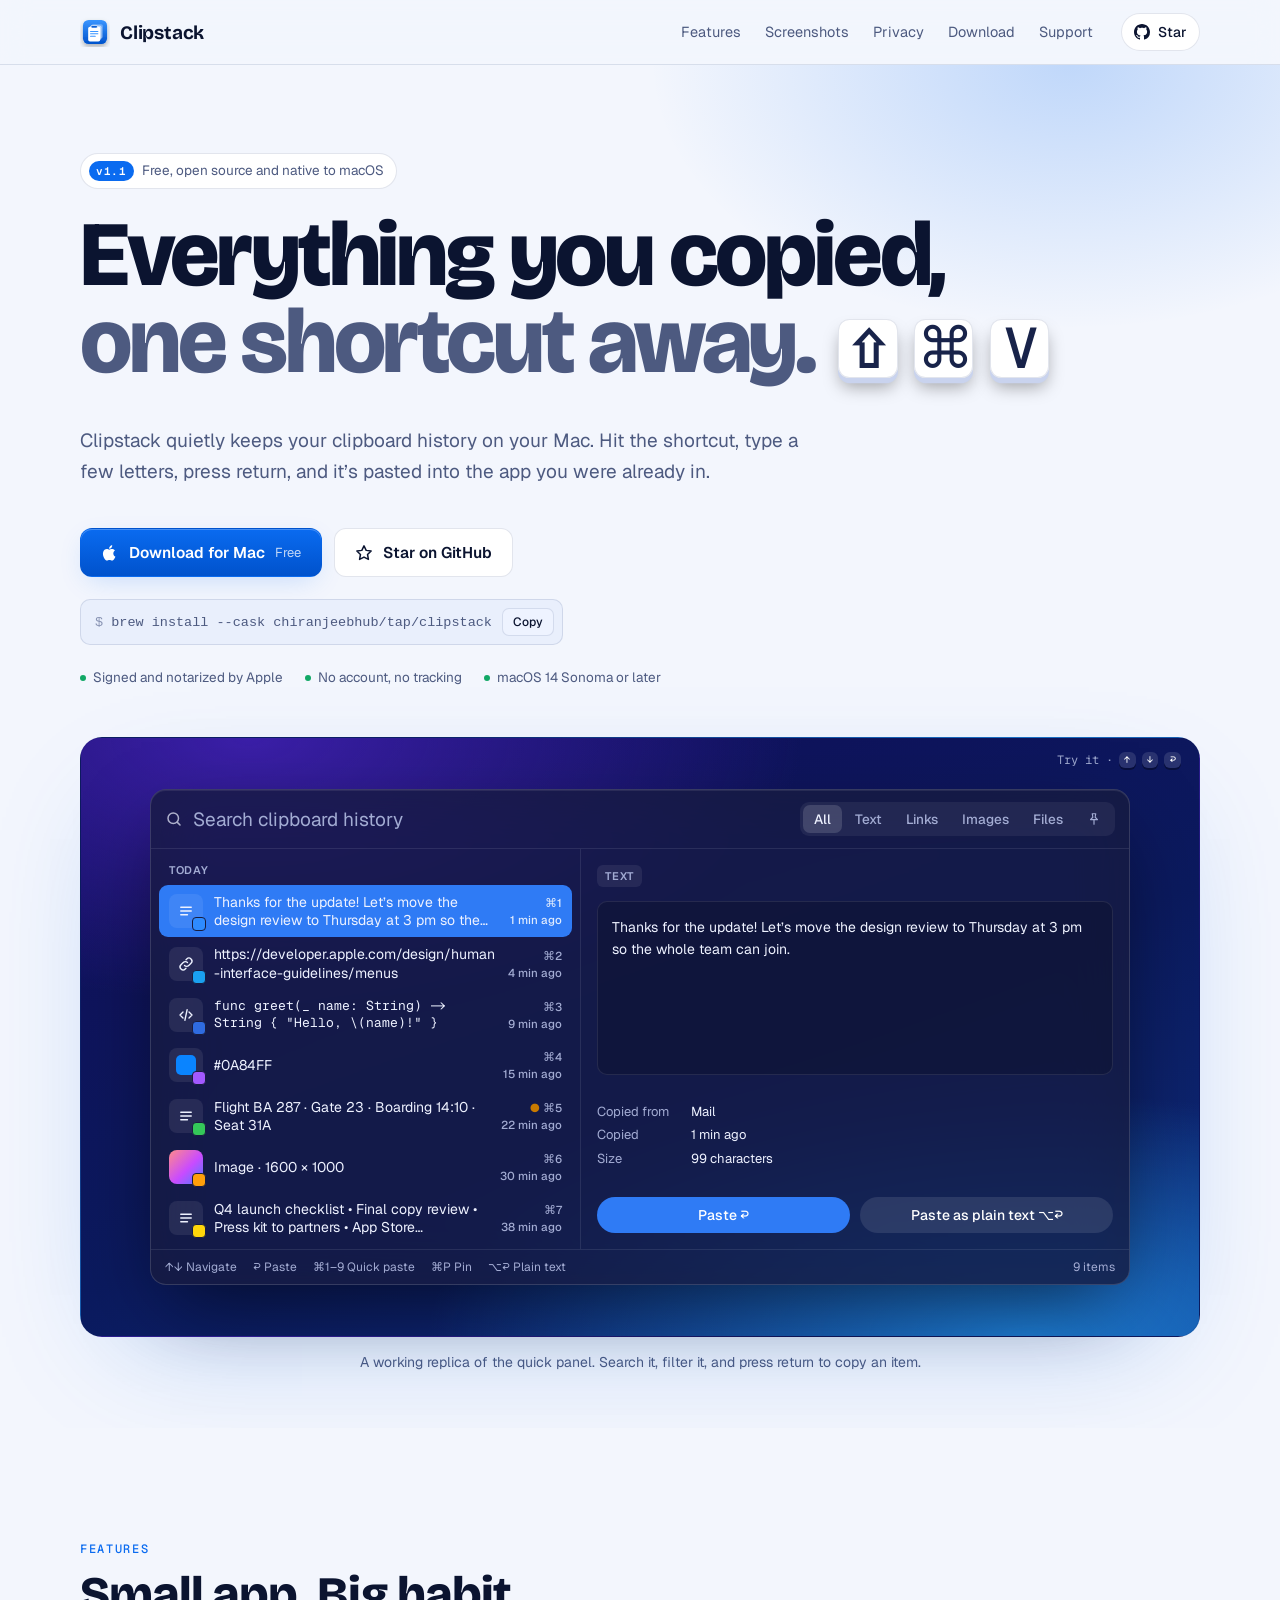
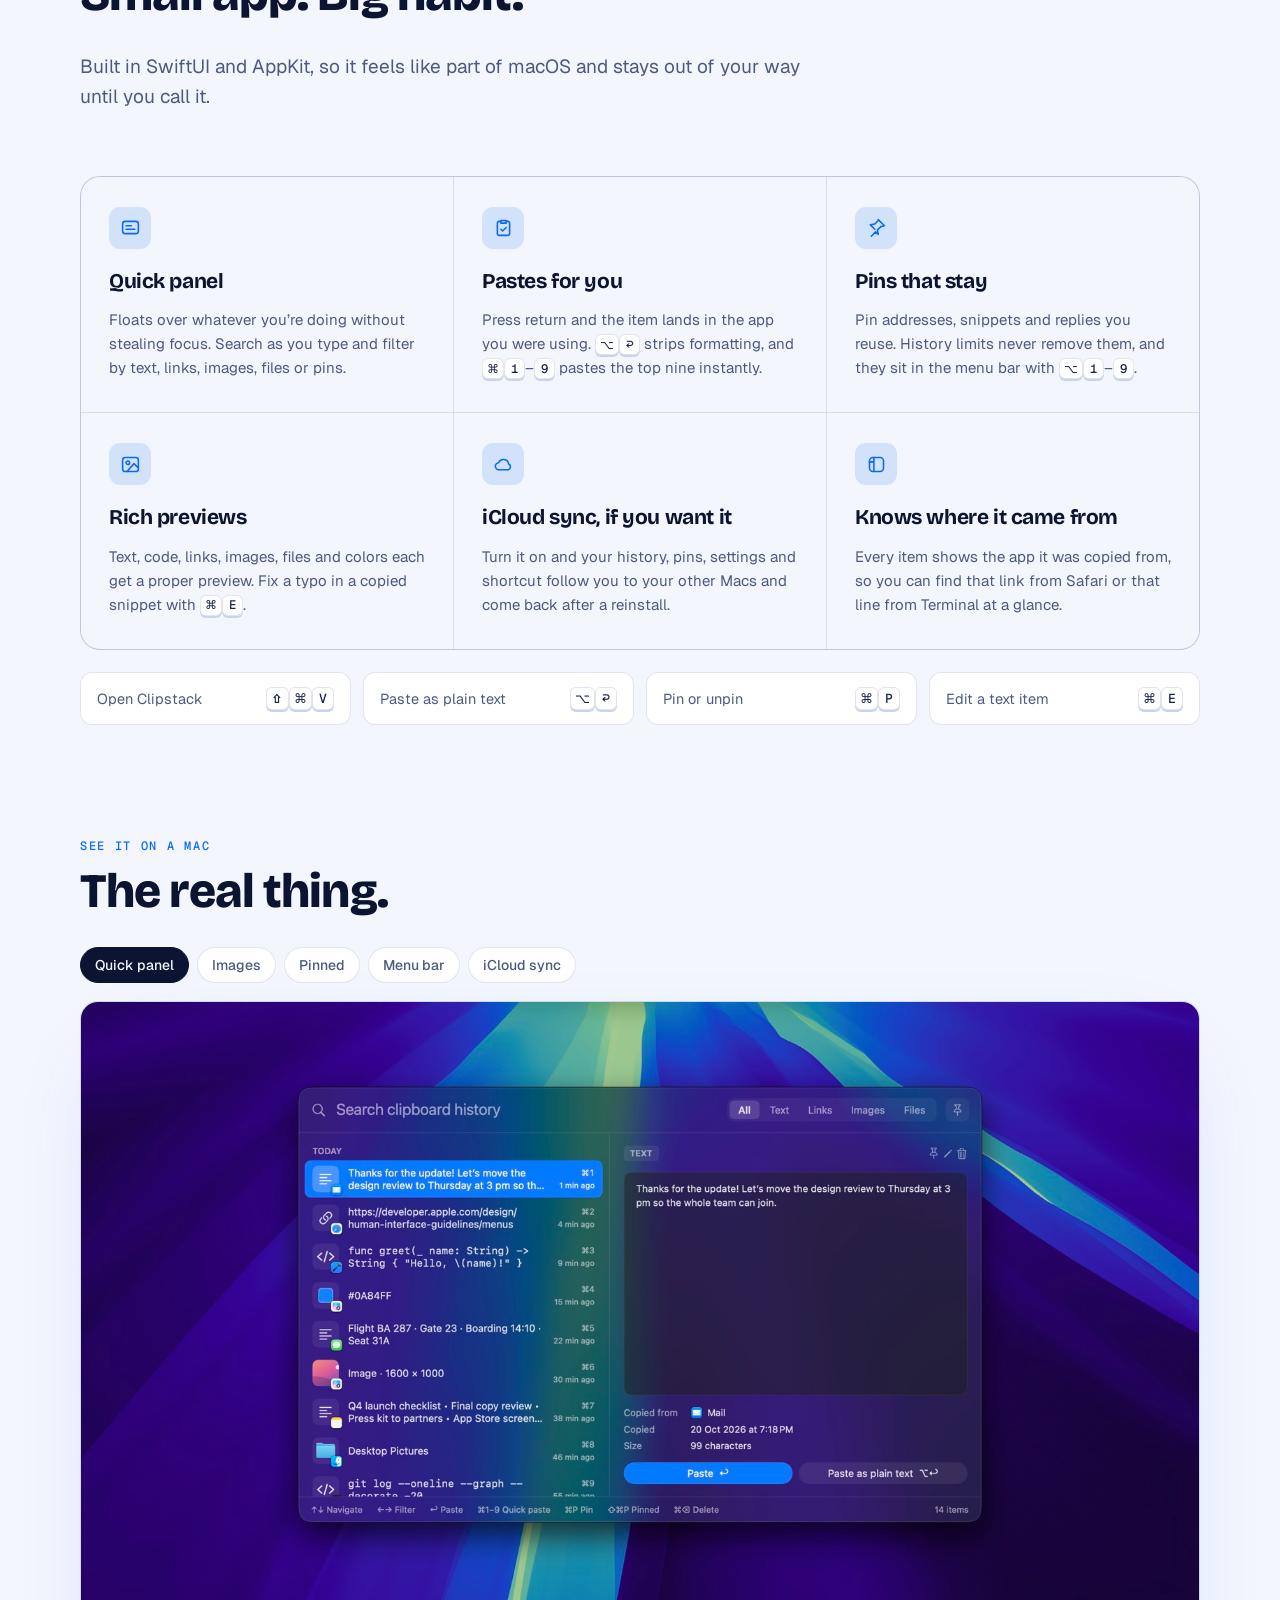
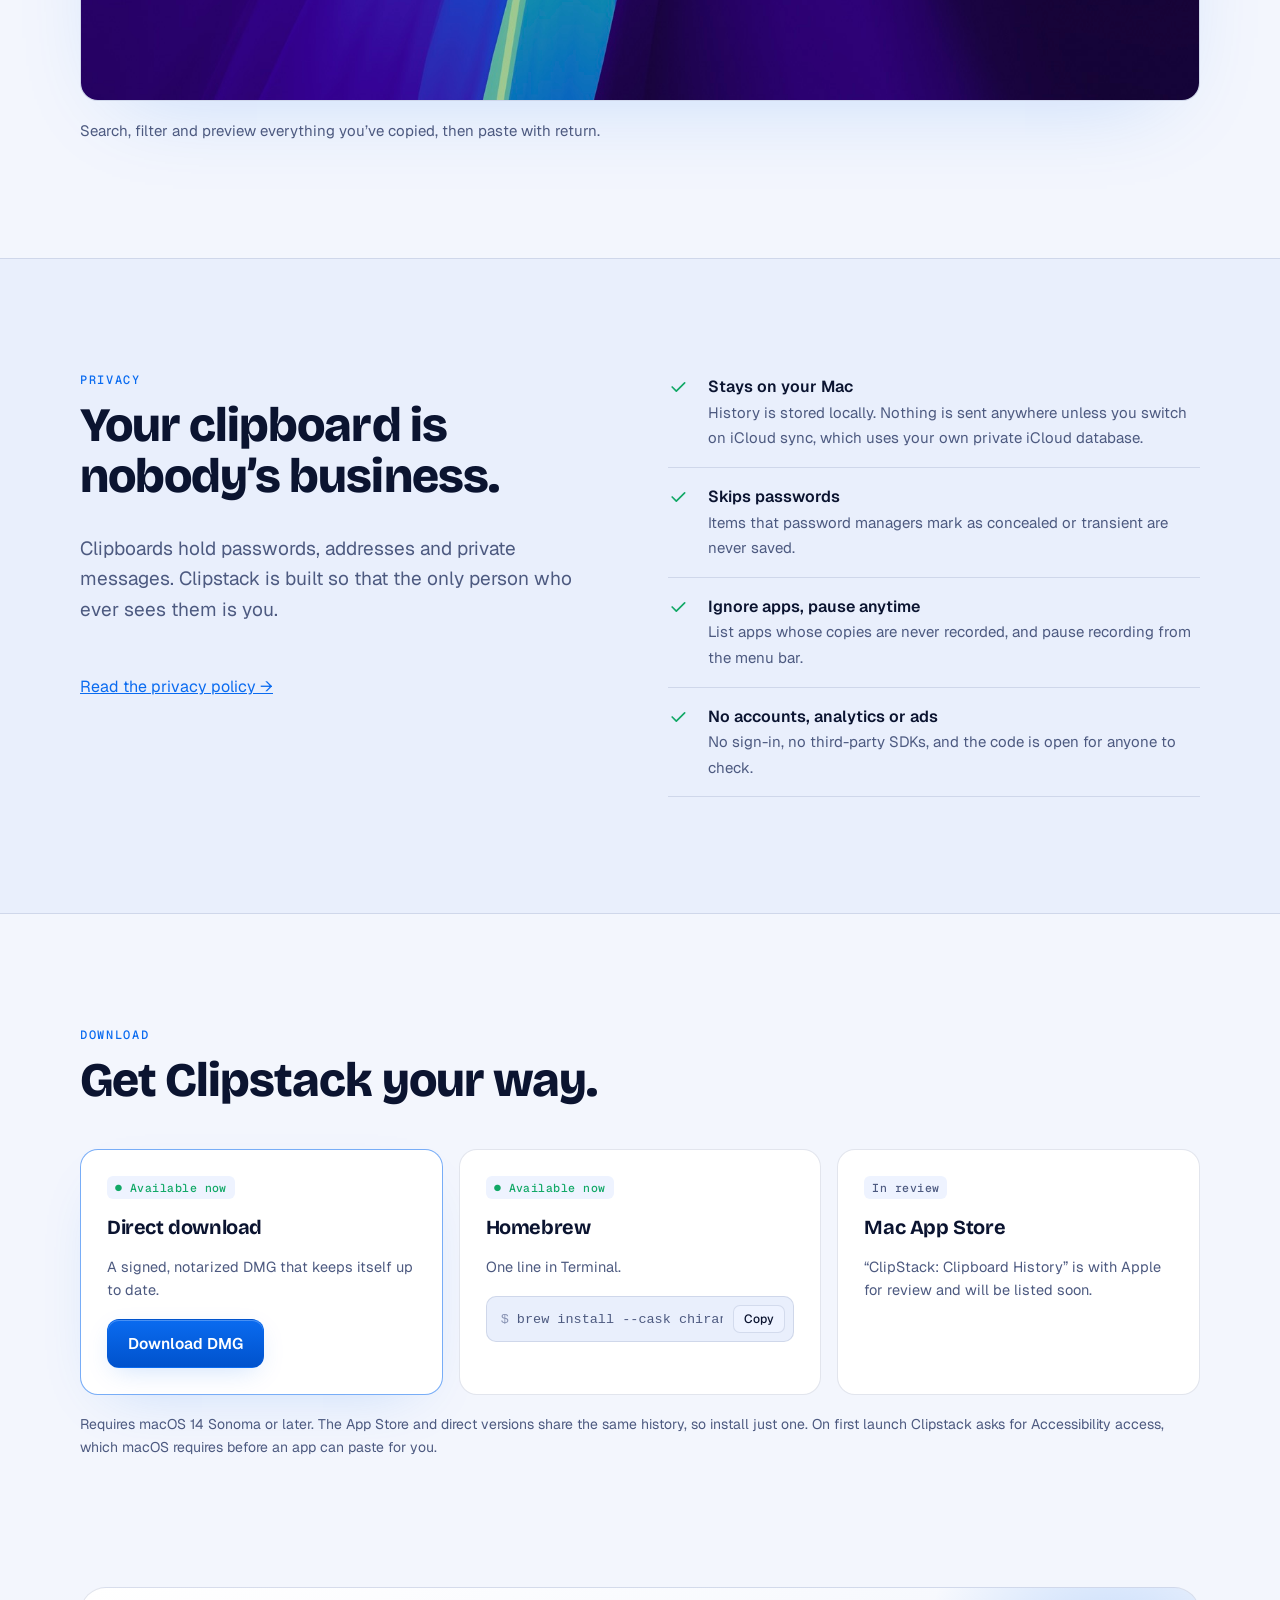
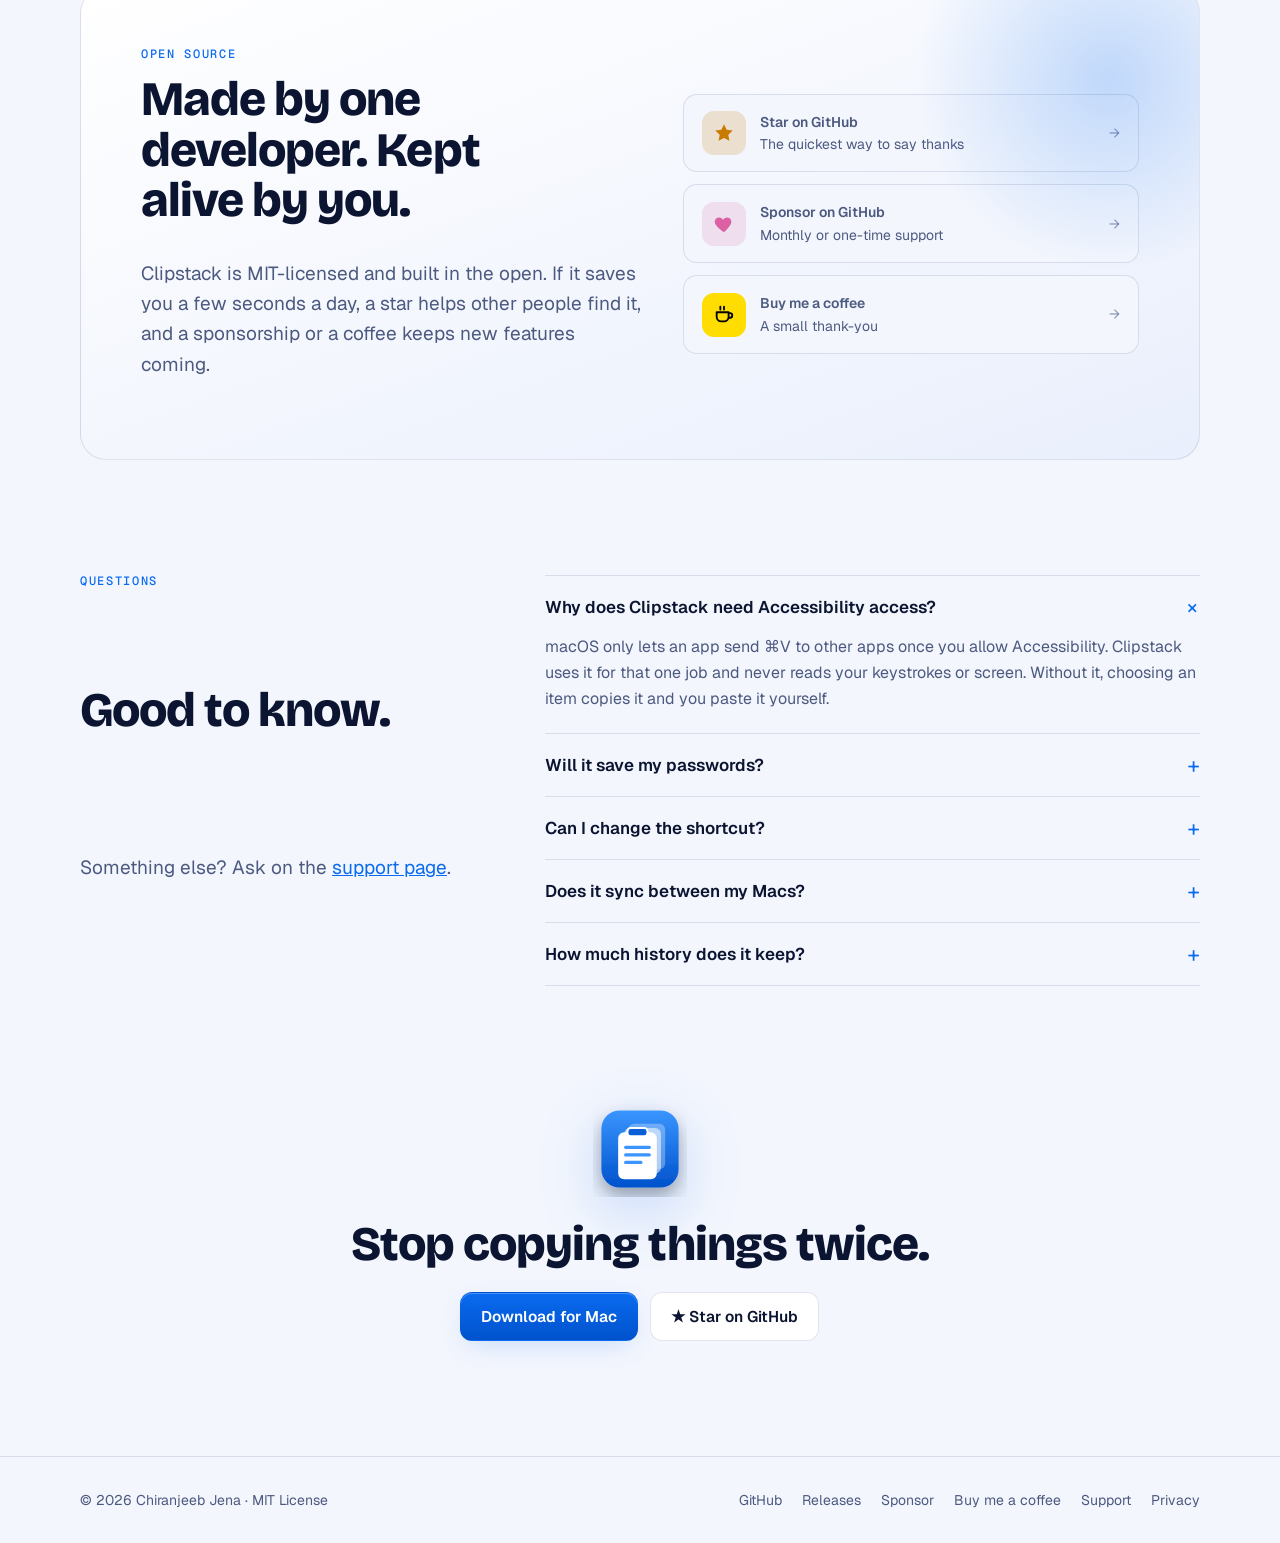
==== index.html @ cb7caff1 "Add GitHub Sponsors and Buy Me a Coffee links Co-Authored-By: Claude Opus 5.5 (1M context) <noreply@" ====
<!doctype html>
<html lang="en">
<head>
<meta charset="utf-8">
<meta name="viewport" content="width=device-width,initial-scale=1,viewport-fit=cover">
<title>Clipstack: Clipboard History for Mac</title>
<meta name="claude:viewport-fit-sides" content="cover">
<meta name="description" content="Clipstack keeps everything you copy on your Mac and brings it back with one shortcut. Search, preview, pin and paste. Native, private and open source.">
<meta property="og:type" content="website">
<meta property="og:title" content="Clipstack: Clipboard History for Mac">
<meta property="og:description" content="Everything you copy, one shortcut away. Native, private and open source.">
<meta property="og:url" content="https://chiranjeebhub.github.io/clipstack-site/">
<meta property="og:image" content="https://chiranjeebhub.github.io/clipstack-site/assets/og.png">
<meta name="twitter:card" content="summary_large_image">
<meta name="twitter:image" content="https://chiranjeebhub.github.io/clipstack-site/assets/og.png">
<meta name="theme-color" content="#070B1A">
<link rel="icon" href="assets/icon.svg" type="image/svg+xml">
<link rel="apple-touch-icon" href="assets/icon.png">
<link rel="preconnect" href="https://fonts.googleapis.com">
<link rel="preconnect" href="https://fonts.gstatic.com" crossorigin>
<link rel="stylesheet" href="https://fonts.googleapis.com/css2?family=Bricolage+Grotesque:opsz,wght@12..96,500;12..96,700;12..96,800&family=Geist:wght@400;500;600&family=Geist+Mono:wght@400;500&display=swap">
<style>
/* Layout: dark night-desk stage. Hero = headline + keycaps over a working replica of the quick panel; then features, real screenshots, downloads, support. */
:root{
  --bg:#070B1A; --bg-2:#0C1328; --surface:#111A36; --surface-2:#18234A; --line:rgba(150,175,255,.14);
  --fg:#EAF0FF; --muted:#97A3C7; --faint:#5F6B92;
  --accent:#3A95FF; --accent-deep:#0A5FD6; --accent-ink:#fff; --glow:rgba(58,149,255,.35);
  --key-top:#1B2650; --key-side:#0A1029; --key-fg:#DCE6FF;
  --ok:#3DD68C; --warm:#FFB547;
  --display:"Bricolage Grotesque", "Avenir Next", system-ui, sans-serif;
  --body:"Geist", -apple-system, BlinkMacSystemFont, "Segoe UI", sans-serif;
  --mono:"Geist Mono", ui-monospace, "SF Mono", Menlo, monospace;
  --r:14px;
  color-scheme:dark;
}
@media (prefers-color-scheme: light){:root:not([data-theme="dark"]){
  --bg:#F3F6FD; --bg-2:#E9EFFC; --surface:#FFFFFF; --surface-2:#EEF3FF; --line:rgba(20,40,110,.12);
  --fg:#0B1430; --muted:#4D5A80; --faint:#8893B3;
  --accent:#0A6BF0; --accent-deep:#0052CC; --glow:rgba(10,107,240,.22);
  --key-top:#FFFFFF; --key-side:#C9D3EE; --key-fg:#18234A; --ok:#11A866; --warm:#C97A00;
  color-scheme:light}}
:root[data-theme="light"]{
  --bg:#F3F6FD; --bg-2:#E9EFFC; --surface:#FFFFFF; --surface-2:#EEF3FF; --line:rgba(20,40,110,.12);
  --fg:#0B1430; --muted:#4D5A80; --faint:#8893B3;
  --accent:#0A6BF0; --accent-deep:#0052CC; --glow:rgba(10,107,240,.22);
  --key-top:#FFFFFF; --key-side:#C9D3EE; --key-fg:#18234A; --ok:#11A866; --warm:#C97A00;
  color-scheme:light}

*{box-sizing:border-box}
html{scroll-behavior:smooth}
body{margin:0;background:var(--bg);color:var(--fg);font:16px/1.6 var(--body);-webkit-font-smoothing:antialiased;overflow-x:hidden}
a{color:inherit}
img{max-width:100%;display:block}
:focus-visible{outline:2px solid var(--accent);outline-offset:3px;border-radius:6px}
.wrap{max-width:1160px;margin:0 auto;padding-left:max(20px,env(safe-area-inset-left,0px));padding-right:max(20px,env(safe-area-inset-right,0px))}
h1,h2,h3{font-family:var(--display);text-wrap:balance;margin:0;letter-spacing:-.02em}
h2{font-size:clamp(30px,4.4vw,48px);line-height:1.05;font-weight:800}
.eyebrow{font:500 12px/1 var(--mono);letter-spacing:.14em;text-transform:uppercase;color:var(--accent)}
.lede{color:var(--muted);font-size:clamp(17px,1.6vw,19px);max-width:58ch}
section{padding-block:clamp(64px,9vw,120px)}
.sec-head{display:grid;gap:14px;margin-bottom:44px;max-width:720px}

/* keycaps */
kbd,.key{font-family:var(--mono);font-weight:500}
kbd{display:inline-grid;place-items:center;min-width:1.7em;height:1.7em;padding:0 .4em;border-radius:6px;background:var(--key-top);color:var(--key-fg);box-shadow:0 2px 0 var(--key-side),inset 0 0 0 1px var(--line);font-size:.82em;line-height:1;vertical-align:.08em}

/* nav */
body::before{content:"";position:fixed;inset:0 0 auto;height:env(safe-area-inset-top,0px);z-index:30;background:var(--bg)}
.nav{position:sticky;top:env(safe-area-inset-top,0px);z-index:20;background:color-mix(in srgb,var(--bg) 78%,transparent);backdrop-filter:blur(14px) saturate(1.4);-webkit-backdrop-filter:blur(14px) saturate(1.4);border-bottom:1px solid var(--line)}
.nav .wrap{display:flex;align-items:center;gap:28px;height:64px}
.brand{display:flex;align-items:center;gap:10px;text-decoration:none;font:700 19px var(--display);letter-spacing:-.01em}
.brand img{width:30px;height:30px}
.nav-links{display:flex;gap:24px;margin-left:auto;font-size:14.5px}
.nav-links a{text-decoration:none;color:var(--muted)}
.nav-links a:hover{color:var(--fg)}
.star-btn{display:inline-flex;align-items:center;gap:8px;text-decoration:none;font-size:14px;font-weight:500;padding:7px 12px;border-radius:999px;border:1px solid var(--line);background:var(--surface)}
.star-btn:hover{border-color:var(--accent)}
.star-btn .count{font-family:var(--mono);font-size:12.5px;color:var(--muted);padding-left:8px;border-left:1px solid var(--line)}
.star-btn .count:empty{display:none}
@media (max-width:780px){.nav-links{display:none}.star-btn{margin-left:auto}}

/* buttons */
.btn{display:inline-flex;align-items:center;gap:10px;padding:13px 20px;border-radius:12px;font:600 15.5px var(--body);text-decoration:none;border:1px solid transparent;cursor:pointer;transition:transform .15s,box-shadow .15s,background .15s}
.btn svg{width:18px;height:18px;flex:none}
.btn-primary{background:linear-gradient(180deg,var(--accent),var(--accent-deep));color:var(--accent-ink);box-shadow:0 8px 28px -8px var(--glow),inset 0 1px 0 rgba(255,255,255,.25)}
.btn-primary:hover{transform:translateY(-1px);box-shadow:0 12px 34px -8px var(--glow),inset 0 1px 0 rgba(255,255,255,.25)}
.btn-ghost{background:var(--surface);border-color:var(--line);color:var(--fg)}
.btn-ghost:hover{border-color:var(--accent)}
.btn small{font-weight:400;opacity:.75;font-size:13px}

/* hero */
.hero{position:relative;padding-block:clamp(48px,7vw,88px) 40px;overflow:hidden}
.hero::before{content:"";position:absolute;inset:-20% -10% auto;height:900px;background:
  radial-gradient(600px 380px at 78% 30%,var(--glow),transparent 70%),
  radial-gradient(500px 300px at 10% 0%,color-mix(in srgb,var(--accent-deep) 22%,transparent),transparent 70%);pointer-events:none}
.hero .wrap{position:relative;display:grid;gap:48px}
.hero-copy{display:grid;gap:22px;justify-items:start;max-width:1040px}
.pill{display:inline-flex;align-items:center;gap:8px;font-size:13.5px;color:var(--muted);padding:6px 12px 6px 8px;border-radius:999px;border:1px solid var(--line);background:var(--surface);text-decoration:none}
.pill b{font:600 11px var(--mono);letter-spacing:.06em;color:var(--accent-ink);background:var(--accent);padding:3px 7px;border-radius:999px}
h1{font-size:clamp(44px,7.6vw,92px);line-height:.95;font-weight:800;letter-spacing:-.035em}
h1 .soft{color:var(--muted)}
.keys{display:inline-flex;gap:.18em;vertical-align:.04em;margin-left:.08em}
.keys .key{display:inline-grid;place-items:center;width:1.04em;height:1.04em;border-radius:.2em;font-size:.62em;font-weight:500;background:linear-gradient(180deg,color-mix(in srgb,var(--key-top) 85%,#fff 15%),var(--key-top));color:var(--key-fg);box-shadow:0 .09em 0 var(--key-side),0 .2em .3em -.05em rgba(0,0,0,.35),inset 0 0 0 1px var(--line);transform:translateY(0);animation:press 4.8s infinite}
.keys .key:nth-child(2){animation-delay:.12s}.keys .key:nth-child(3){animation-delay:.24s}
@keyframes press{0%,8%,100%{transform:translateY(0);box-shadow:0 .09em 0 var(--key-side),0 .2em .3em -.05em rgba(0,0,0,.35),inset 0 0 0 1px var(--line)}
  3%,6%{transform:translateY(.07em);box-shadow:0 .02em 0 var(--key-side),0 .05em .1em rgba(0,0,0,.3),inset 0 0 0 1px var(--accent)}}
.cta-row{display:flex;flex-wrap:wrap;gap:12px;align-items:center}
.brew{display:flex;align-items:center;gap:10px;font:13.5px var(--mono);color:var(--muted);background:var(--bg-2);border:1px solid var(--line);border-radius:10px;padding:8px 8px 8px 14px;max-width:100%;min-width:0}
.brew code{white-space:nowrap;overflow:auto;min-width:0}
.brew code::before{content:"$ ";color:var(--faint)}
.copy{flex:none;font:500 12px var(--body);color:var(--fg);background:var(--surface-2);border:1px solid var(--line);border-radius:7px;padding:5px 10px;cursor:pointer}
.copy:hover{border-color:var(--accent)}
.trust{display:flex;flex-wrap:wrap;gap:8px 22px;font-size:13.5px;color:var(--muted);list-style:none;padding:0;margin:0}
.trust li{display:flex;align-items:center;gap:7px}
.trust li::before{content:"";width:6px;height:6px;border-radius:50%;background:var(--ok)}

/* demo panel (replica of the app's quick panel) */
.stage{position:relative;border-radius:22px;padding:clamp(14px,4vw,56px);background:
  radial-gradient(120% 90% at 85% 100%,#1D7BD1 0%,transparent 45%),
  radial-gradient(90% 80% at 15% 0%,#3B1FA8 0%,transparent 55%),
  linear-gradient(160deg,#120E5A,#0B1A5E 55%,#0E2C7A);border:1px solid var(--line);box-shadow:0 40px 120px -40px var(--glow)}
.stage-hint{position:absolute;top:14px;right:18px;font:12px var(--mono);color:rgba(220,230,255,.7);display:flex;gap:6px;align-items:center}
.stage-hint kbd{background:rgba(255,255,255,.12);color:#fff;box-shadow:0 2px 0 rgba(0,0,0,.35)}
.panel{--p-bg:rgba(24,28,62,.82);--p-fg:#EEF2FF;--p-muted:#A3ACD3;--p-line:rgba(255,255,255,.09);--p-sel:#2F7BF5;
  max-width:980px;margin:0 auto;border-radius:16px;background:var(--p-bg);color:var(--p-fg);backdrop-filter:blur(30px) saturate(1.5);-webkit-backdrop-filter:blur(30px) saturate(1.5);
  border:1px solid rgba(255,255,255,.14);box-shadow:0 30px 80px -20px rgba(0,0,0,.6),inset 0 1px 0 rgba(255,255,255,.08);overflow:hidden;font-size:14px;animation:pop .7s cubic-bezier(.2,1.4,.4,1) .35s both}
@keyframes pop{from{transform:translateY(10px) scale(.97)}to{transform:none}}
.p-top{display:flex;align-items:center;gap:12px;padding:12px 14px;border-bottom:1px solid var(--p-line);flex-wrap:wrap}
.p-search{flex:1 1 220px;display:flex;align-items:center;gap:10px;min-width:0}
.p-search svg{width:18px;height:18px;opacity:.7;flex:none}
.p-search input{flex:1;min-width:0;background:none;border:0;outline:0;color:var(--p-fg);font:400 19px var(--body);padding:4px 0}
.p-search input::placeholder{color:var(--p-muted)}
.p-tabs{display:flex;gap:2px;padding:3px;border-radius:9px;background:rgba(255,255,255,.06);overflow-x:auto;max-width:100%}
.p-tabs button{border:0;background:none;color:var(--p-muted);font:500 13.5px var(--body);padding:5px 11px;border-radius:7px;cursor:pointer;white-space:nowrap}
.p-tabs button[aria-pressed="true"]{background:rgba(255,255,255,.14);color:var(--p-fg)}
.p-body{display:grid;grid-template-columns:minmax(0,44fr) minmax(0,56fr);min-height:360px}
.p-list{padding:10px 8px;border-right:1px solid var(--p-line);max-height:400px;overflow:auto;outline:0}
.p-group{font:600 11px var(--body);letter-spacing:.06em;color:var(--p-muted);padding:4px 10px 8px}
.row{display:grid;grid-template-columns:34px minmax(0,1fr) auto;gap:11px;align-items:center;padding:8px 10px;border-radius:9px;cursor:pointer}
.row:hover{background:rgba(255,255,255,.05)}
.row[aria-selected="true"]{background:var(--p-sel)}
.row[aria-selected="true"] .meta{color:rgba(255,255,255,.85)}
.ico{position:relative;width:34px;height:34px;border-radius:8px;background:rgba(255,255,255,.08);display:grid;place-items:center}
.ico svg{width:18px;height:18px;stroke:currentColor;fill:none;stroke-width:1.8;stroke-linecap:round;stroke-linejoin:round}
.ico .app{position:absolute;right:-3px;bottom:-3px;width:14px;height:14px;border-radius:4px;border:1.5px solid rgba(24,28,62,1)}
.txt{line-height:1.3;overflow:hidden;display:-webkit-box;-webkit-line-clamp:2;-webkit-box-orient:vertical;word-break:break-word}
.txt.code{font-family:var(--mono);font-size:13px}
.meta{text-align:right;font:500 11.5px var(--body);color:var(--p-muted);display:grid;gap:2px;white-space:nowrap}
.meta .pin{color:var(--warm)}
.empty{padding:30px 12px;color:var(--p-muted);text-align:center}
.p-prev{padding:16px;display:grid;grid-template-rows:auto 1fr auto auto;gap:14px;min-width:0}
.p-prev .kind{justify-self:start;font:600 11px var(--body);letter-spacing:.06em;color:var(--p-muted);background:rgba(255,255,255,.07);padding:4px 8px;border-radius:6px}
.p-view{background:rgba(0,0,0,.18);border:1px solid var(--p-line);border-radius:10px;padding:14px;overflow:auto;min-height:140px;word-break:break-word}
.p-view.code{font:13px/1.55 var(--mono);white-space:pre-wrap}
.p-view .swatch{height:100%;min-height:120px;border-radius:8px}
.p-view .imgprev{height:100%;min-height:150px;border-radius:8px;background:linear-gradient(135deg,#FF8A8A,#C94BFF 55%,#4B7BFF)}
.p-info{display:grid;grid-template-columns:auto 1fr;gap:3px 22px;font-size:13px}
.p-info dt{color:var(--p-muted)}.p-info dd{margin:0}
.p-btns{display:grid;grid-template-columns:1fr 1fr;gap:10px}
.p-btns button{border:0;border-radius:999px;padding:9px;font:500 14px var(--body);cursor:pointer;color:#fff;background:rgba(255,255,255,.1)}
.p-btns button:first-child{background:var(--p-sel)}
.p-btns button:hover{filter:brightness(1.1)}
.p-foot{display:flex;flex-wrap:wrap;gap:6px 16px;padding:9px 14px;border-top:1px solid var(--p-line);font:12px var(--body);color:var(--p-muted)}
.p-foot span:last-child{margin-left:auto}
.toast{position:absolute;left:50%;bottom:22px;transform:translate(-50%,8px);opacity:0;pointer-events:none;background:#fff;color:#0B1430;font:500 14px var(--body);padding:9px 16px;border-radius:999px;box-shadow:0 10px 30px rgba(0,0,0,.35);transition:.25s;white-space:nowrap}
.toast.show{opacity:1;transform:translate(-50%,0)}
.demo-cap{text-align:center;color:var(--muted);font-size:14px;margin-top:14px}
@media (max-width:720px){.p-body{grid-template-columns:1fr}.p-prev{display:none}.p-list{border-right:0;max-height:420px}.p-foot span:nth-child(n+4):not(:last-child){display:none}.stage-hint{display:none}}

/* features */
.feat-grid{display:grid;grid-template-columns:repeat(3,minmax(0,1fr));gap:1px;background:var(--line);border:1px solid var(--line);border-radius:20px;overflow:hidden}
.feat{background:var(--bg);padding:30px 28px 32px;display:grid;gap:10px;align-content:start}
.feat .glyph{width:42px;height:42px;border-radius:11px;display:grid;place-items:center;background:color-mix(in srgb,var(--accent) 14%,transparent);color:var(--accent);margin-bottom:6px}
.feat .glyph svg{width:21px;height:21px;stroke:currentColor;fill:none;stroke-width:1.8;stroke-linecap:round;stroke-linejoin:round}
.feat h3{font-size:21px;font-weight:700}
.feat p{margin:0;color:var(--muted);font-size:15px}
@media (max-width:900px){.feat-grid{grid-template-columns:repeat(2,minmax(0,1fr))}}
@media (max-width:560px){.feat-grid{grid-template-columns:1fr}}

/* shortcuts strip */
.shortcuts{display:grid;grid-template-columns:repeat(auto-fit,minmax(200px,1fr));gap:12px;margin-top:22px}
.sc{display:flex;align-items:center;justify-content:space-between;gap:12px;padding:14px 16px;border:1px solid var(--line);border-radius:12px;background:var(--surface);font-size:14.5px}
.sc span{color:var(--muted)}
.sc kbd{font-size:13px}

/* gallery */
.gallery{display:grid;gap:18px}
.g-tabs{display:flex;flex-wrap:wrap;gap:8px}
.g-tabs button{font:500 14px var(--body);padding:8px 14px;border-radius:999px;border:1px solid var(--line);background:var(--surface);color:var(--muted);cursor:pointer}
.g-tabs button[aria-selected="true"]{background:var(--fg);color:var(--bg);border-color:var(--fg)}
.g-frame{border-radius:18px;overflow:hidden;border:1px solid var(--line);box-shadow:0 30px 90px -40px var(--glow);aspect-ratio:16/10;max-width:100%;background:var(--bg-2)}
.g-frame img{width:100%;height:100%;object-fit:cover}
.g-cap{color:var(--muted);font-size:15px;margin:0}

/* privacy */
.privacy{border-block:1px solid var(--line);background:var(--bg-2)}
.priv-grid{display:grid;grid-template-columns:minmax(0,1fr) minmax(0,1fr);gap:56px;align-items:start}
.priv-list{list-style:none;margin:0;padding:0;display:grid;gap:0}
.priv-list li{display:grid;grid-template-columns:28px 1fr;gap:12px;padding:16px 0;border-bottom:1px solid var(--line)}
.priv-list li:first-child{padding-top:0}
.priv-list svg{width:20px;height:20px;stroke:var(--ok);fill:none;stroke-width:2;stroke-linecap:round;stroke-linejoin:round;margin-top:3px}
.priv-list b{display:block;font-weight:600}
.priv-list span{color:var(--muted);font-size:15px}
@media (max-width:820px){.priv-grid{grid-template-columns:1fr;gap:32px}}

/* download */
.dl-grid{display:grid;grid-template-columns:repeat(3,minmax(0,1fr));gap:16px}
.dl{border:1px solid var(--line);border-radius:18px;background:var(--surface);padding:26px;display:grid;gap:12px;align-content:start}
.dl.main{border-color:color-mix(in srgb,var(--accent) 55%,transparent);box-shadow:0 20px 60px -30px var(--glow)}
.dl h3{font-size:20px}
.dl p{margin:0;color:var(--muted);font-size:14.5px}
.dl .tag{justify-self:start;font:500 11.5px var(--mono);letter-spacing:.04em;padding:4px 8px;border-radius:6px;background:var(--surface-2);color:var(--muted)}
.dl .tag.live{color:var(--ok)}
.dl .btn{justify-self:start;margin-top:6px}
.dl .brew{margin-top:6px}
.req{margin-top:18px;color:var(--muted);font-size:14px}
@media (max-width:900px){.dl-grid{grid-template-columns:1fr}}

/* support the project */
.love{position:relative;overflow:hidden;border-radius:26px;border:1px solid var(--line);background:linear-gradient(160deg,var(--surface),var(--bg-2));padding:clamp(28px,5vw,60px);display:grid;grid-template-columns:minmax(0,1.1fr) minmax(0,1fr);gap:40px;align-items:center}
.love::after{content:"";position:absolute;right:-120px;top:-120px;width:420px;height:420px;background:radial-gradient(circle,var(--glow),transparent 65%);pointer-events:none}
.love-actions{position:relative;display:grid;gap:12px}
.act{display:grid;grid-template-columns:44px 1fr auto;gap:14px;align-items:center;padding:16px 18px;border-radius:14px;border:1px solid var(--line);background:var(--bg);text-decoration:none;transition:border-color .15s,transform .15s}
.act:hover{border-color:var(--accent);transform:translateX(3px)}
.act .ai{width:44px;height:44px;border-radius:12px;display:grid;place-items:center}
.act .ai svg{width:22px;height:22px}
.act b{display:block;font-weight:600}
.act span{color:var(--muted);font-size:14px}
.act .arrow{color:var(--faint)}
.ai.star{background:color-mix(in srgb,var(--warm) 18%,transparent);color:var(--warm)}
.ai.heart{background:rgba(219,97,162,.16);color:#DB61A2}
.ai.coffee{background:#FFDD00;color:#000}
@media (max-width:820px){.love{grid-template-columns:1fr}}

/* faq */
.faq{display:grid;gap:0;border-top:1px solid var(--line)}
.faq details{border-bottom:1px solid var(--line);padding:4px 0}
.faq summary{cursor:pointer;list-style:none;display:flex;justify-content:space-between;gap:20px;padding:16px 0;font:600 17px var(--body)}
.faq summary::-webkit-details-marker{display:none}
.faq summary::after{content:"+";font:400 22px/1 var(--mono);color:var(--accent);transition:transform .2s}
.faq details[open] summary::after{transform:rotate(45deg)}
.faq p{margin:0 0 18px;color:var(--muted);max-width:70ch}
.faq-wrap{display:grid;grid-template-columns:minmax(0,1fr) minmax(0,1.6fr);gap:56px}
@media (max-width:820px){.faq-wrap{grid-template-columns:1fr;gap:24px}}

/* final + footer */
.final{text-align:center;display:grid;justify-items:center;gap:22px}
.final img{width:96px;height:96px;filter:drop-shadow(0 18px 30px var(--glow))}
footer{border-top:1px solid var(--line);padding-block:32px;color:var(--muted);font-size:14px}
footer .wrap{display:flex;flex-wrap:wrap;gap:12px 28px;align-items:center}
footer nav{display:flex;flex-wrap:wrap;gap:20px;margin-left:auto}
footer a{text-decoration:none}footer a:hover{color:var(--fg)}

@media (prefers-reduced-motion:reduce){*{animation:none!important;transition:none!important}html{scroll-behavior:auto}}
</style>
</head>
<body>

<header class="nav">
  <div class="wrap">
    <a class="brand" href="./"><img src="assets/icon.svg" alt="">Clipstack</a>
    <nav class="nav-links" aria-label="Main">
      <a href="#features">Features</a>
      <a href="#screenshots">Screenshots</a>
      <a href="#privacy">Privacy</a>
      <a href="#download">Download</a>
      <a href="support">Support</a>
    </nav>
    <a class="star-btn" href="https://github.com/chiranjeebhub/ClipStack" target="_blank" rel="noopener">
      <svg width="16" height="16" viewBox="0 0 16 16" fill="currentColor" aria-hidden="true"><path d="M8 0C3.58 0 0 3.58 0 8c0 3.54 2.29 6.53 5.47 7.59.4.07.55-.17.55-.38 0-.19-.01-.82-.01-1.49-2.01.37-2.53-.49-2.69-.94-.09-.23-.48-.94-.82-1.13-.28-.15-.68-.52-.01-.53.63-.01 1.08.58 1.23.82.72 1.21 1.87.87 2.33.66.07-.52.28-.87.51-1.07-1.78-.2-3.64-.89-3.64-3.95 0-.87.31-1.59.82-2.15-.08-.2-.36-1.02.08-2.12 0 0 .67-.21 2.2.82.64-.18 1.32-.27 2-.27.68 0 1.36.09 2 .27 1.53-1.04 2.2-.82 2.2-.82.44 1.1.16 1.92.08 2.12.51.56.82 1.27.82 2.15 0 3.07-1.87 3.75-3.65 3.95.29.25.54.73.54 1.48 0 1.07-.01 1.93-.01 2.2 0 .21.15.46.55.38A8.013 8.013 0 0016 8c0-4.42-3.58-8-8-8z"/></svg>
      Star<span class="count" data-stars></span>
    </a>
  </div>
</header>

<main>
<section class="hero">
  <div class="wrap">
    <div class="hero-copy">
      <a class="pill" href="https://github.com/chiranjeebhub/ClipStack/releases/latest" target="_blank" rel="noopener"><b data-version>v1.1</b> Free, open source and native to macOS</a>
      <h1>Everything you copied,<br><span class="soft">one shortcut away.</span> <span class="keys" aria-label="Shift Command V"><span class="key">⇧</span><span class="key">⌘</span><span class="key">V</span></span></h1>
      <p class="lede">Clipstack quietly keeps your clipboard history on your Mac. Hit the shortcut, type a few letters, press return, and it’s pasted into the app you were already in.</p>
      <div class="cta-row">
        <a class="btn btn-primary" href="https://github.com/chiranjeebhub/ClipStack/releases/latest" target="_blank" rel="noopener">
          <svg viewBox="0 0 24 24" fill="currentColor" aria-hidden="true"><path d="M16.4 12.6c0-2.6 2.1-3.8 2.2-3.9-1.2-1.8-3.1-2-3.7-2-1.6-.2-3.1.9-3.9.9-.8 0-2-.9-3.4-.9-1.7 0-3.3 1-4.2 2.6-1.8 3.1-.5 7.7 1.3 10.2.9 1.2 1.9 2.6 3.2 2.6 1.3-.1 1.8-.8 3.4-.8 1.5 0 2 .8 3.4.8 1.4 0 2.3-1.3 3.1-2.5 1-1.4 1.4-2.8 1.4-2.9-.1 0-2.8-1.1-2.8-4.1zM13.9 4.9c.7-.9 1.2-2 1-3.2-1 0-2.2.7-3 1.5-.6.7-1.2 1.9-1.1 3.1 1.2.1 2.3-.6 3.1-1.4z"/></svg>
          Download for Mac <small>Free</small>
        </a>
        <a class="btn btn-ghost" href="https://github.com/chiranjeebhub/ClipStack" target="_blank" rel="noopener">
          <svg viewBox="0 0 24 24" fill="none" stroke="currentColor" stroke-width="2" stroke-linejoin="round" aria-hidden="true"><path d="M12 2.5l2.9 6 6.6.9-4.8 4.6 1.2 6.5L12 17.4l-5.9 3.1 1.2-6.5L2.5 9.4l6.6-.9z"/></svg>
          Star on GitHub
        </a>
      </div>
      <div class="brew"><code id="brew-hero">brew install --cask chiranjeebhub/tap/clipstack</code><button class="copy" type="button" data-copy="brew-hero">Copy</button></div>
      <ul class="trust">
        <li>Signed and notarized by Apple</li>
        <li>No account, no tracking</li>
        <li>macOS 14 Sonoma or later</li>
      </ul>
    </div>

    <div>
      <div class="stage" id="demo">
        <div class="stage-hint">Try it · <kbd>↑</kbd><kbd>↓</kbd> <kbd>↩</kbd></div>
        <div class="panel" role="application" aria-label="Interactive Clipstack demo">
          <div class="p-top">
            <label class="p-search">
              <svg viewBox="0 0 24 24" fill="none" stroke="currentColor" stroke-width="2" stroke-linecap="round" aria-hidden="true"><circle cx="11" cy="11" r="7"/><path d="M20 20l-3.5-3.5"/></svg>
              <input id="demo-search" type="text" placeholder="Search clipboard history" autocomplete="off" spellcheck="false" aria-label="Search clipboard history">
            </label>
            <div class="p-tabs" id="demo-tabs" role="toolbar" aria-label="Filter">
              <button type="button" data-f="all" aria-pressed="true">All</button>
              <button type="button" data-f="text" aria-pressed="false">Text</button>
              <button type="button" data-f="link" aria-pressed="false">Links</button>
              <button type="button" data-f="image" aria-pressed="false">Images</button>
              <button type="button" data-f="file" aria-pressed="false">Files</button>
              <button type="button" data-f="pinned" aria-pressed="false" aria-label="Pinned"><svg width="14" height="14" viewBox="0 0 24 24" fill="none" stroke="currentColor" stroke-width="2" stroke-linecap="round" stroke-linejoin="round" style="vertical-align:-2px"><path d="M9 3h6l-1 6 4 4H6l4-4zM12 13v8"/></svg></button>
            </div>
          </div>
          <div class="p-body">
            <div class="p-list" id="demo-list" tabindex="0" role="listbox" aria-label="Clipboard history"></div>
            <div class="p-prev" id="demo-prev"></div>
          </div>
          <div class="p-foot"><span>↑↓ Navigate</span><span>↩ Paste</span><span>⌘1–9 Quick paste</span><span>⌘P Pin</span><span>⌥↩ Plain text</span><span id="demo-count">9 items</span></div>
        </div>
        <div class="toast" id="toast" role="status" aria-live="polite"></div>
      </div>
      <p class="demo-cap">A working replica of the quick panel. Search it, filter it, and press return to copy an item.</p>
    </div>
  </div>
</section>

<section id="features">
  <div class="wrap">
    <div class="sec-head">
      <span class="eyebrow">Features</span>
      <h2>Small app. Big habit.</h2>
      <p class="lede">Built in SwiftUI and AppKit, so it feels like part of macOS and stays out of your way until you call it.</p>
    </div>
    <div class="feat-grid">
      <article class="feat">
        <div class="glyph"><svg viewBox="0 0 24 24"><rect x="3" y="5" width="18" height="14" rx="3"/><path d="M7 10h6M7 14h10"/></svg></div>
        <h3>Quick panel</h3>
        <p>Floats over whatever you’re doing without stealing focus. Search as you type and filter by text, links, images, files or pins.</p>
      </article>
      <article class="feat">
        <div class="glyph"><svg viewBox="0 0 24 24"><path d="M9 4h6v3H9z"/><path d="M15 5h2a2 2 0 012 2v12a2 2 0 01-2 2H7a2 2 0 01-2-2V7a2 2 0 012-2h2"/><path d="M9 14l2 2 4-4"/></svg></div>
        <h3>Pastes for you</h3>
        <p>Press return and the item lands in the app you were using. <kbd>⌥</kbd><kbd>↩</kbd> strips formatting, and <kbd>⌘</kbd><kbd>1</kbd>–<kbd>9</kbd> pastes the top nine instantly.</p>
      </article>
      <article class="feat">
        <div class="glyph"><svg viewBox="0 0 24 24"><path d="M14 3l7 7-4 1-4 4 1 5-3-3-5 5M10 14l-5-5 5-1 4-4"/></svg></div>
        <h3>Pins that stay</h3>
        <p>Pin addresses, snippets and replies you reuse. History limits never remove them, and they sit in the menu bar with <kbd>⌥</kbd><kbd>1</kbd>–<kbd>9</kbd>.</p>
      </article>
      <article class="feat">
        <div class="glyph"><svg viewBox="0 0 24 24"><rect x="3" y="4" width="18" height="16" rx="3"/><circle cx="9" cy="10" r="2"/><path d="M21 16l-5-5-8 9"/></svg></div>
        <h3>Rich previews</h3>
        <p>Text, code, links, images, files and colors each get a proper preview. Fix a typo in a copied snippet with <kbd>⌘</kbd><kbd>E</kbd>.</p>
      </article>
      <article class="feat">
        <div class="glyph"><svg viewBox="0 0 24 24"><path d="M7 18a4 4 0 01-.6-8 6 6 0 0111.5 1.5A3.5 3.5 0 0117.5 18z"/></svg></div>
        <h3>iCloud sync, if you want it</h3>
        <p>Turn it on and your history, pins, settings and shortcut follow you to your other Macs and come back after a reinstall.</p>
      </article>
      <article class="feat">
        <div class="glyph"><svg viewBox="0 0 24 24"><rect x="4" y="4" width="16" height="16" rx="4"/><path d="M9 4v16M4 9h5"/></svg></div>
        <h3>Knows where it came from</h3>
        <p>Every item shows the app it was copied from, so you can find that link from Safari or that line from Terminal at a glance.</p>
      </article>
    </div>
    <div class="shortcuts">
      <div class="sc"><span>Open Clipstack</span><span><kbd>⇧</kbd><kbd>⌘</kbd><kbd>V</kbd></span></div>
      <div class="sc"><span>Paste as plain text</span><span><kbd>⌥</kbd><kbd>↩</kbd></span></div>
      <div class="sc"><span>Pin or unpin</span><span><kbd>⌘</kbd><kbd>P</kbd></span></div>
      <div class="sc"><span>Edit a text item</span><span><kbd>⌘</kbd><kbd>E</kbd></span></div>
    </div>
  </div>
</section>

<section id="screenshots" style="padding-top:0">
  <div class="wrap gallery">
    <div class="sec-head" style="margin-bottom:12px">
      <span class="eyebrow">See it on a Mac</span>
      <h2>The real thing.</h2>
    </div>
    <div class="g-tabs" role="tablist" aria-label="Screenshots" id="g-tabs">
      <button type="button" role="tab" aria-selected="true" data-i="0">Quick panel</button>
      <button type="button" role="tab" aria-selected="false" data-i="1">Images</button>
      <button type="button" role="tab" aria-selected="false" data-i="2">Pinned</button>
      <button type="button" role="tab" aria-selected="false" data-i="3">Menu bar</button>
      <button type="button" role="tab" aria-selected="false" data-i="4">iCloud sync</button>
    </div>
    <div class="g-frame"><img id="g-img" src="assets/screens/1-panel.jpg" alt="Clipstack quick panel with search, filters and a text preview" width="1600" height="1000"></div>
    <p class="g-cap" id="g-cap">Search, filter and preview everything you’ve copied, then paste with return.</p>
  </div>
</section>

<section id="privacy" class="privacy">
  <div class="wrap priv-grid">
    <div class="sec-head" style="margin:0">
      <span class="eyebrow">Privacy</span>
      <h2>Your clipboard is nobody’s business.</h2>
      <p class="lede">Clipboards hold passwords, addresses and private messages. Clipstack is built so that the only person who ever sees them is you.</p>
      <p><a href="privacy" style="color:var(--accent)">Read the privacy policy →</a></p>
    </div>
    <ul class="priv-list">
      <li><svg viewBox="0 0 24 24"><path d="M5 12l5 5L20 7"/></svg><div><b>Stays on your Mac</b><span>History is stored locally. Nothing is sent anywhere unless you switch on iCloud sync, which uses your own private iCloud database.</span></div></li>
      <li><svg viewBox="0 0 24 24"><path d="M5 12l5 5L20 7"/></svg><div><b>Skips passwords</b><span>Items that password managers mark as concealed or transient are never saved.</span></div></li>
      <li><svg viewBox="0 0 24 24"><path d="M5 12l5 5L20 7"/></svg><div><b>Ignore apps, pause anytime</b><span>List apps whose copies are never recorded, and pause recording from the menu bar.</span></div></li>
      <li><svg viewBox="0 0 24 24"><path d="M5 12l5 5L20 7"/></svg><div><b>No accounts, analytics or ads</b><span>No sign-in, no third-party SDKs, and the code is open for anyone to check.</span></div></li>
    </ul>
  </div>
</section>

<section id="download">
  <div class="wrap">
    <div class="sec-head">
      <span class="eyebrow">Download</span>
      <h2>Get Clipstack your way.</h2>
    </div>
    <div class="dl-grid">
      <div class="dl main">
        <span class="tag live">● Available now</span>
        <h3>Direct download</h3>
        <p>A signed, notarized DMG that keeps itself up to date.</p>
        <a class="btn btn-primary" href="https://github.com/chiranjeebhub/ClipStack/releases/latest" target="_blank" rel="noopener">Download DMG</a>
      </div>
      <div class="dl">
        <span class="tag live">● Available now</span>
        <h3>Homebrew</h3>
        <p>One line in Terminal.</p>
        <div class="brew"><code id="brew-dl">brew install --cask chiranjeebhub/tap/clipstack</code><button class="copy" type="button" data-copy="brew-dl">Copy</button></div>
      </div>
      <div class="dl">
        <span class="tag">In review</span>
        <h3>Mac App Store</h3>
        <p>“ClipStack: Clipboard History” is with Apple for review and will be listed soon.</p>
      </div>
    </div>
    <p class="req">Requires macOS 14 Sonoma or later. The App Store and direct versions share the same history, so install just one. On first launch Clipstack asks for Accessibility access, which macOS requires before an app can paste for you.</p>
  </div>
</section>

<section id="support-project" style="padding-top:0">
  <div class="wrap">
    <div class="love">
      <div class="sec-head" style="margin:0;position:relative">
        <span class="eyebrow">Open source</span>
        <h2>Made by one developer. Kept alive by you.</h2>
        <p class="lede">Clipstack is MIT-licensed and built in the open. If it saves you a few seconds a day, a star helps other people find it, and a sponsorship or a coffee keeps new features coming.</p>
      </div>
      <div class="love-actions">
        <a class="act" href="https://github.com/chiranjeebhub/ClipStack" target="_blank" rel="noopener">
          <span class="ai star"><svg viewBox="0 0 24 24" fill="currentColor"><path d="M12 2.5l2.9 6 6.6.9-4.8 4.6 1.2 6.5L12 17.4l-5.9 3.1 1.2-6.5L2.5 9.4l6.6-.9z"/></svg></span>
          <span><b>Star on GitHub</b><span>The quickest way to say thanks<span data-stars-line></span></span></span><span class="arrow">→</span>
        </a>
        <a class="act" href="https://github.com/sponsors/chiranjeebhub" target="_blank" rel="noopener">
          <span class="ai heart"><svg viewBox="0 0 24 24" fill="currentColor"><path d="M12 21s-7.5-4.6-9.6-9.2C1 8.6 3 5 6.6 5c2.1 0 3.6 1.2 4.4 2.5C11.8 6.2 13.3 5 15.4 5 19 5 21 8.6 19.6 11.8 17.5 16.4 12 21 12 21z"/></svg></span>
          <span><b>Sponsor on GitHub</b><span>Monthly or one-time support</span></span><span class="arrow">→</span>
        </a>
        <a class="act" href="https://buymeacoffee.com/chiranjeeb" target="_blank" rel="noopener">
          <span class="ai coffee"><svg viewBox="0 0 24 24" fill="none" stroke="currentColor" stroke-width="2" stroke-linecap="round" stroke-linejoin="round"><path d="M4 9h13v5a5 5 0 01-5 5H9a5 5 0 01-5-5zM17 10h1.5a2.5 2.5 0 010 5H17M8 3v3M12 3v3"/></svg></span>
          <span><b>Buy me a coffee</b><span>A small thank-you</span></span><span class="arrow">→</span>
        </a>
      </div>
    </div>
  </div>
</section>

<section id="faq" style="padding-top:0">
  <div class="wrap faq-wrap">
    <div class="sec-head" style="margin:0">
      <span class="eyebrow">Questions</span>
      <h2>Good to know.</h2>
      <p class="lede">Something else? Ask on the <a href="support" style="color:var(--accent)">support page</a>.</p>
    </div>
    <div class="faq">
      <details open><summary>Why does Clipstack need Accessibility access?</summary><p>macOS only lets an app send ⌘V to other apps once you allow Accessibility. Clipstack uses it for that one job and never reads your keystrokes or screen. Without it, choosing an item copies it and you paste it yourself.</p></details>
      <details><summary>Will it save my passwords?</summary><p>No. Password managers mark what they copy as concealed or transient, and Clipstack skips those items. You can also add any app to Ignored Apps.</p></details>
      <details><summary>Can I change the shortcut?</summary><p>Yes. ⇧⌘V is the default, and you can record any shortcut you like in Settings.</p></details>
      <details><summary>Does it sync between my Macs?</summary><p>Yes, if you turn on iCloud sync. History, pins, settings and your shortcut sync through your own private iCloud database. It’s off by default.</p></details>
      <details><summary>How much history does it keep?</summary><p>You choose how long items are kept and the maximum number of items. Pinned items are never removed by those limits.</p></details>
    </div>
  </div>
</section>

<section class="final" style="padding-top:0">
  <div class="wrap final">
    <img src="assets/icon.svg" alt="Clipstack icon" width="96" height="96">
    <h2>Stop copying things twice.</h2>
    <div class="cta-row" style="justify-content:center">
      <a class="btn btn-primary" href="https://github.com/chiranjeebhub/ClipStack/releases/latest" target="_blank" rel="noopener">Download for Mac</a>
      <a class="btn btn-ghost" href="https://github.com/chiranjeebhub/ClipStack" target="_blank" rel="noopener">★ Star on GitHub</a>
    </div>
  </div>
</section>
</main>

<footer>
  <div class="wrap">
    <span>© 2026 Chiranjeeb Jena · MIT License</span>
    <nav aria-label="Footer">
      <a href="https://github.com/chiranjeebhub/ClipStack" target="_blank" rel="noopener">GitHub</a>
      <a href="https://github.com/chiranjeebhub/ClipStack/releases" target="_blank" rel="noopener">Releases</a>
      <a href="https://github.com/sponsors/chiranjeebhub" target="_blank" rel="noopener">Sponsor</a>
      <a href="https://buymeacoffee.com/chiranjeeb" target="_blank" rel="noopener">Buy me a coffee</a>
      <a href="support">Support</a>
      <a href="privacy">Privacy</a>
    </nav>
  </div>
</footer>

<script>
(function(){
  const I = {
    text:'<svg viewBox="0 0 24 24"><path d="M5 7h14M5 12h14M5 17h9"/></svg>',
    link:'<svg viewBox="0 0 24 24"><path d="M10 14a4 4 0 005.7 0l3-3a4 4 0 00-5.7-5.7l-1 1"/><path d="M14 10a4 4 0 00-5.7 0l-3 3a4 4 0 005.7 5.7l1-1"/></svg>',
    code:'<svg viewBox="0 0 24 24"><path d="M8 8l-4 4 4 4M16 8l4 4-4 4M13.5 5l-3 14"/></svg>',
    file:'<svg viewBox="0 0 24 24"><path d="M3 7a2 2 0 012-2h4l2 2h8a2 2 0 012 2v8a2 2 0 01-2 2H5a2 2 0 01-2-2z"/></svg>'
  };
  const APPS = {Mail:'#2E8BFF',Safari:'#1AA0F0',Xcode:'#2F6BE0',Figma:'#A259FF',Messages:'#34C759',Photos:'#FF9F0A',Notes:'#FFD60A',Finder:'#1E9BF0',Terminal:'#3A3A3C'};
  const items = [
    {k:'text',t:'Thanks for the update! Let’s move the design review to Thursday at 3 pm so the whole team can join.',app:'Mail',ago:'1 min ago'},
    {k:'link',t:'https://developer.apple.com/design/human-interface-guidelines/menus',app:'Safari',ago:'4 min ago'},
    {k:'code',t:'func greet(_ name: String) -> String {\n    "Hello, \\(name)!"\n}',app:'Xcode',ago:'9 min ago'},
    {k:'color',t:'#0A84FF',app:'Figma',ago:'15 min ago'},
    {k:'text',t:'Flight BA 287 · Gate 23 · Boarding 14:10 · Seat 31A',app:'Messages',ago:'22 min ago',pin:true},
    {k:'image',t:'Image · 1600 × 1000',app:'Photos',ago:'30 min ago'},
    {k:'text',t:'Q4 launch checklist • Final copy review • Press kit to partners • App Store screenshots',app:'Notes',ago:'38 min ago'},
    {k:'file',t:'Desktop Pictures',app:'Finder',ago:'46 min ago'},
    {k:'code',t:'git log --oneline --graph --decorate -20',app:'Terminal',ago:'55 min ago',pin:true}
  ];
  const kindOf = it => it.k==='code'||it.k==='color' ? 'text' : it.k;
  const label = {text:'TEXT',link:'LINK',code:'CODE',color:'COLOR',image:'IMAGE',file:'FILE'};
  const $ = s => document.querySelector(s);
  const list=$('#demo-list'), prev=$('#demo-prev'), search=$('#demo-search'), tabs=$('#demo-tabs'), toast=$('#toast'), count=$('#demo-count');
  let filter='all', sel=0, shown=[];
  const esc = s => s.replace(/[&<>"]/g,c=>({'&':'&amp;','<':'&lt;','>':'&gt;','"':'&quot;'}[c]));

  function icon(it){
    let inner;
    if(it.k==='color') inner='<span style="width:20px;height:20px;border-radius:5px;background:'+it.t+'"></span>';
    else if(it.k==='image') inner='<span style="width:34px;height:34px;border-radius:8px;background:linear-gradient(135deg,#FF8A8A,#C94BFF 55%,#4B7BFF)"></span>';
    else inner=I[it.k]||I.text;
    return '<span class="ico">'+inner+'<span class="app" style="background:'+APPS[it.app]+'"></span></span>';
  }
  function render(){
    const q=search.value.trim().toLowerCase();
    shown=items.filter(it=>(filter==='all'||(filter==='pinned'?it.pin:kindOf(it)===filter))&&(!q||it.t.toLowerCase().includes(q)||it.app.toLowerCase().includes(q)));
    sel=Math.min(sel,Math.max(0,shown.length-1));
    count.textContent=shown.length+(shown.length===1?' item':' items');
    if(!shown.length){list.innerHTML='<div class="empty">No matches for “'+esc(search.value)+'”</div>';prev.innerHTML='';return}
    list.innerHTML='<div class="p-group">TODAY</div>'+shown.map((it,i)=>
      '<div class="row" role="option" data-i="'+i+'" aria-selected="'+(i===sel)+'">'+icon(it)+
      '<span class="txt'+(it.k==='code'?' code':'')+'">'+esc(it.t.replace(/\n\s*/g,' '))+'</span>'+
      '<span class="meta"><span>'+(it.pin?'<span class="pin">● </span>':'')+(i<9?'⌘'+(i+1):'')+'</span><span>'+it.ago+'</span></span></div>').join('');
    renderPrev();
  }
  function renderPrev(){
    const it=shown[sel]; if(!it) return;
    let view;
    if(it.k==='color') view='<div class="p-view"><div class="swatch" style="background:'+it.t+'"></div></div>';
    else if(it.k==='image') view='<div class="p-view"><div class="imgprev"></div></div>';
    else view='<div class="p-view'+(it.k==='code'?' code':'')+'">'+esc(it.t)+'</div>';
    prev.innerHTML='<span class="kind">'+label[it.k]+'</span>'+view+
      '<dl class="p-info"><dt>Copied from</dt><dd>'+it.app+'</dd><dt>Copied</dt><dd>'+it.ago+'</dd><dt>Size</dt><dd>'+(it.k==='image'?'1600 × 1000':it.k==='file'?'1 folder':it.t.length+' characters')+'</dd></dl>'+
      '<div class="p-btns"><button type="button" data-act="paste">Paste ↩</button><button type="button" data-act="plain">Paste as plain text ⌥↩</button></div>';
  }
  function select(i){sel=i;list.querySelectorAll('.row').forEach((r,j)=>r.setAttribute('aria-selected',j===sel));renderPrev();const r=list.querySelector('[data-i="'+sel+'"]');r&&r.scrollIntoView({block:'nearest'})}
  let tt;
  function say(msg){toast.textContent=msg;toast.classList.add('show');clearTimeout(tt);tt=setTimeout(()=>toast.classList.remove('show'),1800)}
  function paste(plain){
    const it=shown[sel]; if(!it) return;
    const text=it.k==='image'?'':it.t;
    const done=()=>say(it.k==='image'?'In Clipstack, this pastes the image':(plain?'Copied as plain text':'Copied. In Clipstack, this pastes into your app'));
    if(text&&navigator.clipboard&&navigator.clipboard.writeText){navigator.clipboard.writeText(text).then(done,()=>say('Pasted into your app (in the real one)'))}else done();
  }
  list.addEventListener('click',e=>{const r=e.target.closest('.row');if(r)select(+r.dataset.i)});
  list.addEventListener('dblclick',e=>{if(e.target.closest('.row'))paste(false)});
  prev.addEventListener('click',e=>{const b=e.target.closest('[data-act]');if(b)paste(b.dataset.act==='plain')});
  tabs.addEventListener('click',e=>{const b=e.target.closest('button');if(!b)return;filter=b.dataset.f;sel=0;tabs.querySelectorAll('button').forEach(x=>x.setAttribute('aria-pressed',x===b));render()});
  search.addEventListener('input',()=>{sel=0;render()});
  function keys(e){
    if(e.key==='ArrowDown'){e.preventDefault();if(sel<shown.length-1)select(sel+1)}
    else if(e.key==='ArrowUp'){e.preventDefault();if(sel>0)select(sel-1)}
    else if(e.key==='Enter'){e.preventDefault();paste(e.altKey)}
    else if((e.metaKey||e.ctrlKey)&&/^[1-9]$/.test(e.key)){const i=+e.key-1;if(shown[i]){e.preventDefault();select(i);paste(false)}}
  }
  search.addEventListener('keydown',keys);list.addEventListener('keydown',keys);
  render();

  // Screenshot gallery
  const shots=[
    ['assets/screens/1-panel.jpg','Clipstack quick panel with search, filters and a text preview','Search, filter and preview everything you’ve copied, then paste with return.'],
    ['assets/screens/2-images.jpg','Image items with large previews','Screenshots and images get full previews with their size and source app.'],
    ['assets/screens/3-pinned.jpg','Pinned items at the top of the history','Pin what you reuse. Pins are never cleared by your history limits.'],
    ['assets/screens/4-menu.jpg','Menu bar menu with pinned and recent items','The menu bar keeps pins and recent items one click away, with Pause Recording.'],
    ['assets/screens/6-storage.jpg','Storage settings with iCloud sync','Choose how long to keep history, and turn on private iCloud sync.']
  ];
  const gt=$('#g-tabs'), gi=$('#g-img'), gc=$('#g-cap');
  shots.forEach(s=>{const im=new Image();im.src=s[0]});
  gt.addEventListener('click',e=>{const b=e.target.closest('button');if(!b)return;const s=shots[+b.dataset.i];gi.src=s[0];gi.alt=s[1];gc.textContent=s[2];gt.querySelectorAll('button').forEach(x=>x.setAttribute('aria-selected',x===b))});

  // Copy buttons
  document.querySelectorAll('[data-copy]').forEach(b=>b.addEventListener('click',()=>{
    const el=document.getElementById(b.dataset.copy), t=el.textContent;
    const ok=()=>{b.textContent='Copied';setTimeout(()=>b.textContent='Copy',1500)};
    const fallback=()=>{const r=document.createRange();r.selectNodeContents(el);const s=getSelection();s.removeAllRanges();s.addRange(r)};
    try{navigator.clipboard.writeText(t).then(ok,fallback)}catch(_){fallback()}
  }));

  // Live star count and version
  const fmt=n=>n>=1000?(n/1000).toFixed(1).replace(/\.0$/,'')+'k':String(n);
  try{fetch('https://api.github.com/repos/chiranjeebhub/ClipStack').then(r=>r.ok?r.json():null).then(d=>{
    if(!d||typeof d.stargazers_count!=='number')return;
    document.querySelectorAll('[data-stars]').forEach(el=>el.textContent=fmt(d.stargazers_count));
    if(d.stargazers_count>0)document.querySelectorAll('[data-stars-line]').forEach(el=>el.textContent=' · '+fmt(d.stargazers_count)+' stars so far');
  }).catch(()=>{})}catch(_){}
  try{fetch('https://api.github.com/repos/chiranjeebhub/ClipStack/releases/latest').then(r=>r.ok?r.json():null).then(d=>{
    if(d&&d.tag_name)document.querySelectorAll('[data-version]').forEach(el=>el.textContent=d.tag_name);
  }).catch(()=>{})}catch(_){}
})();
</script>
</body>
</html>
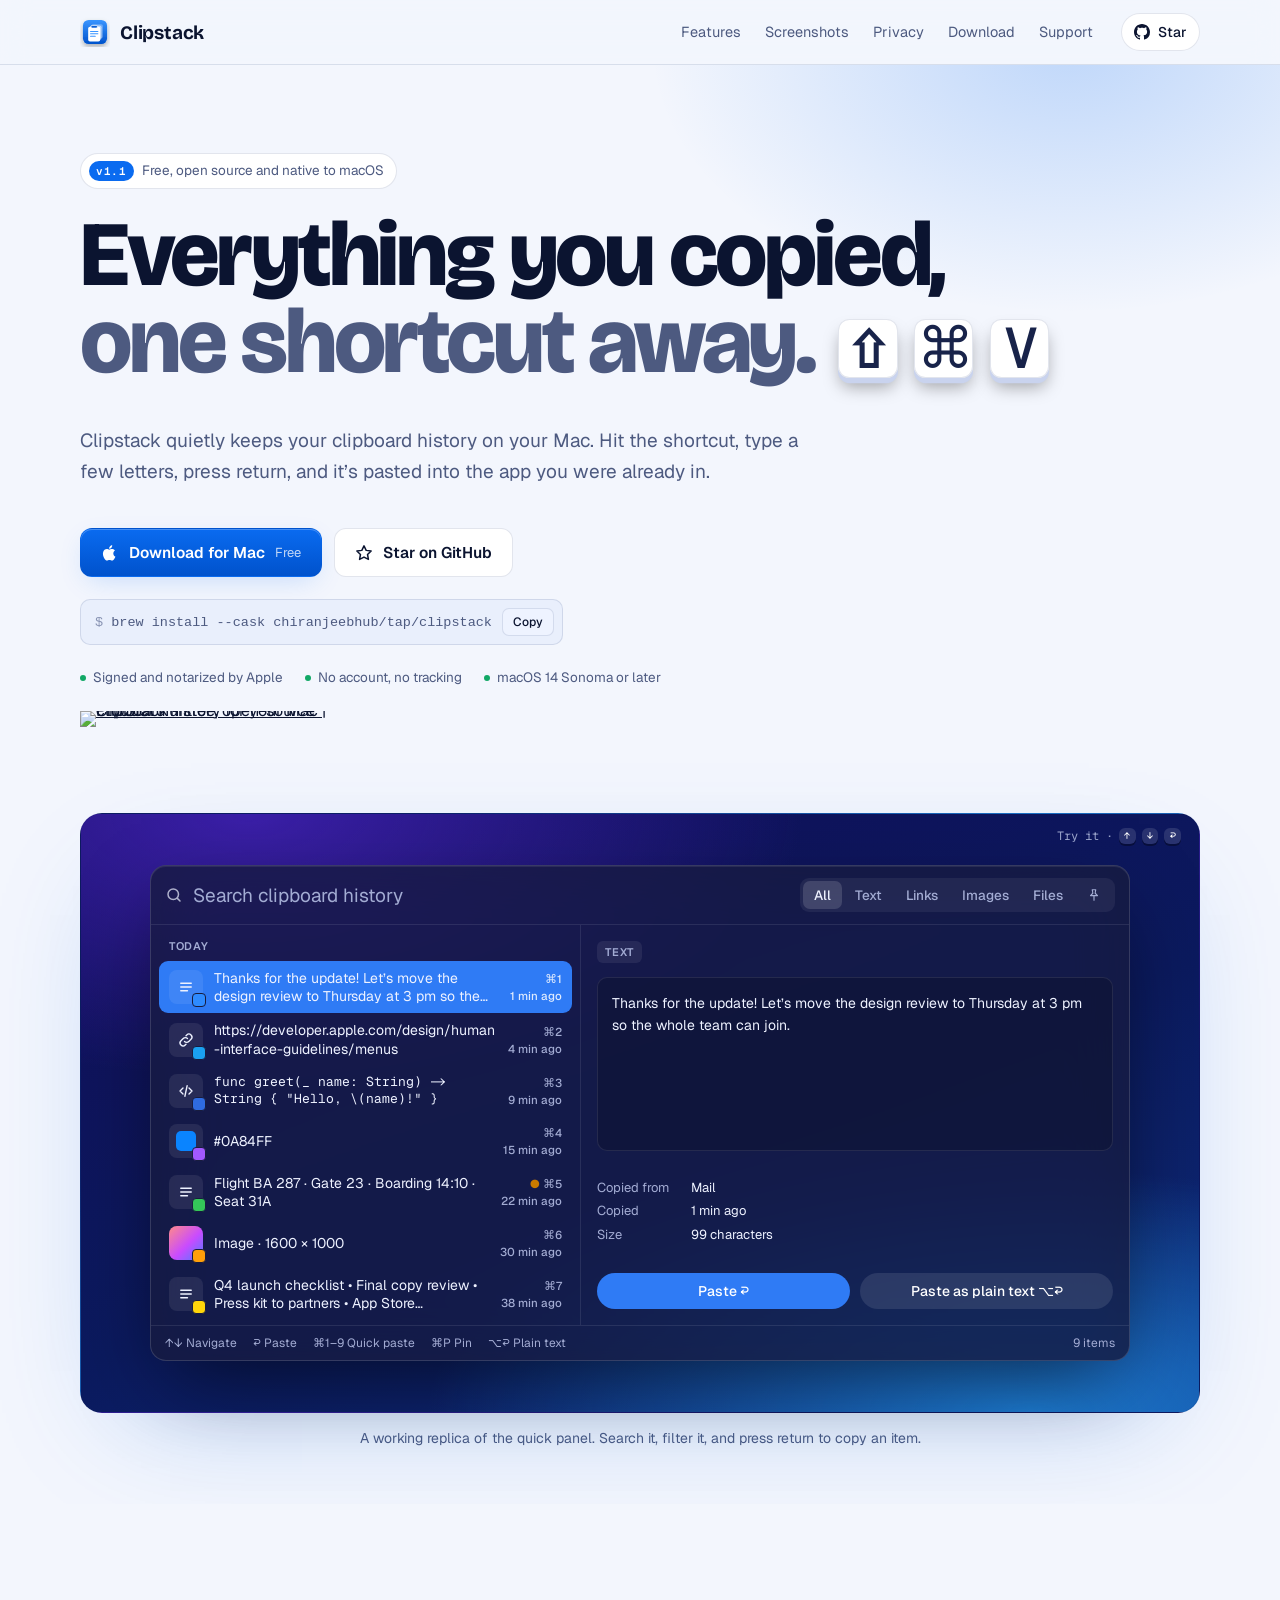
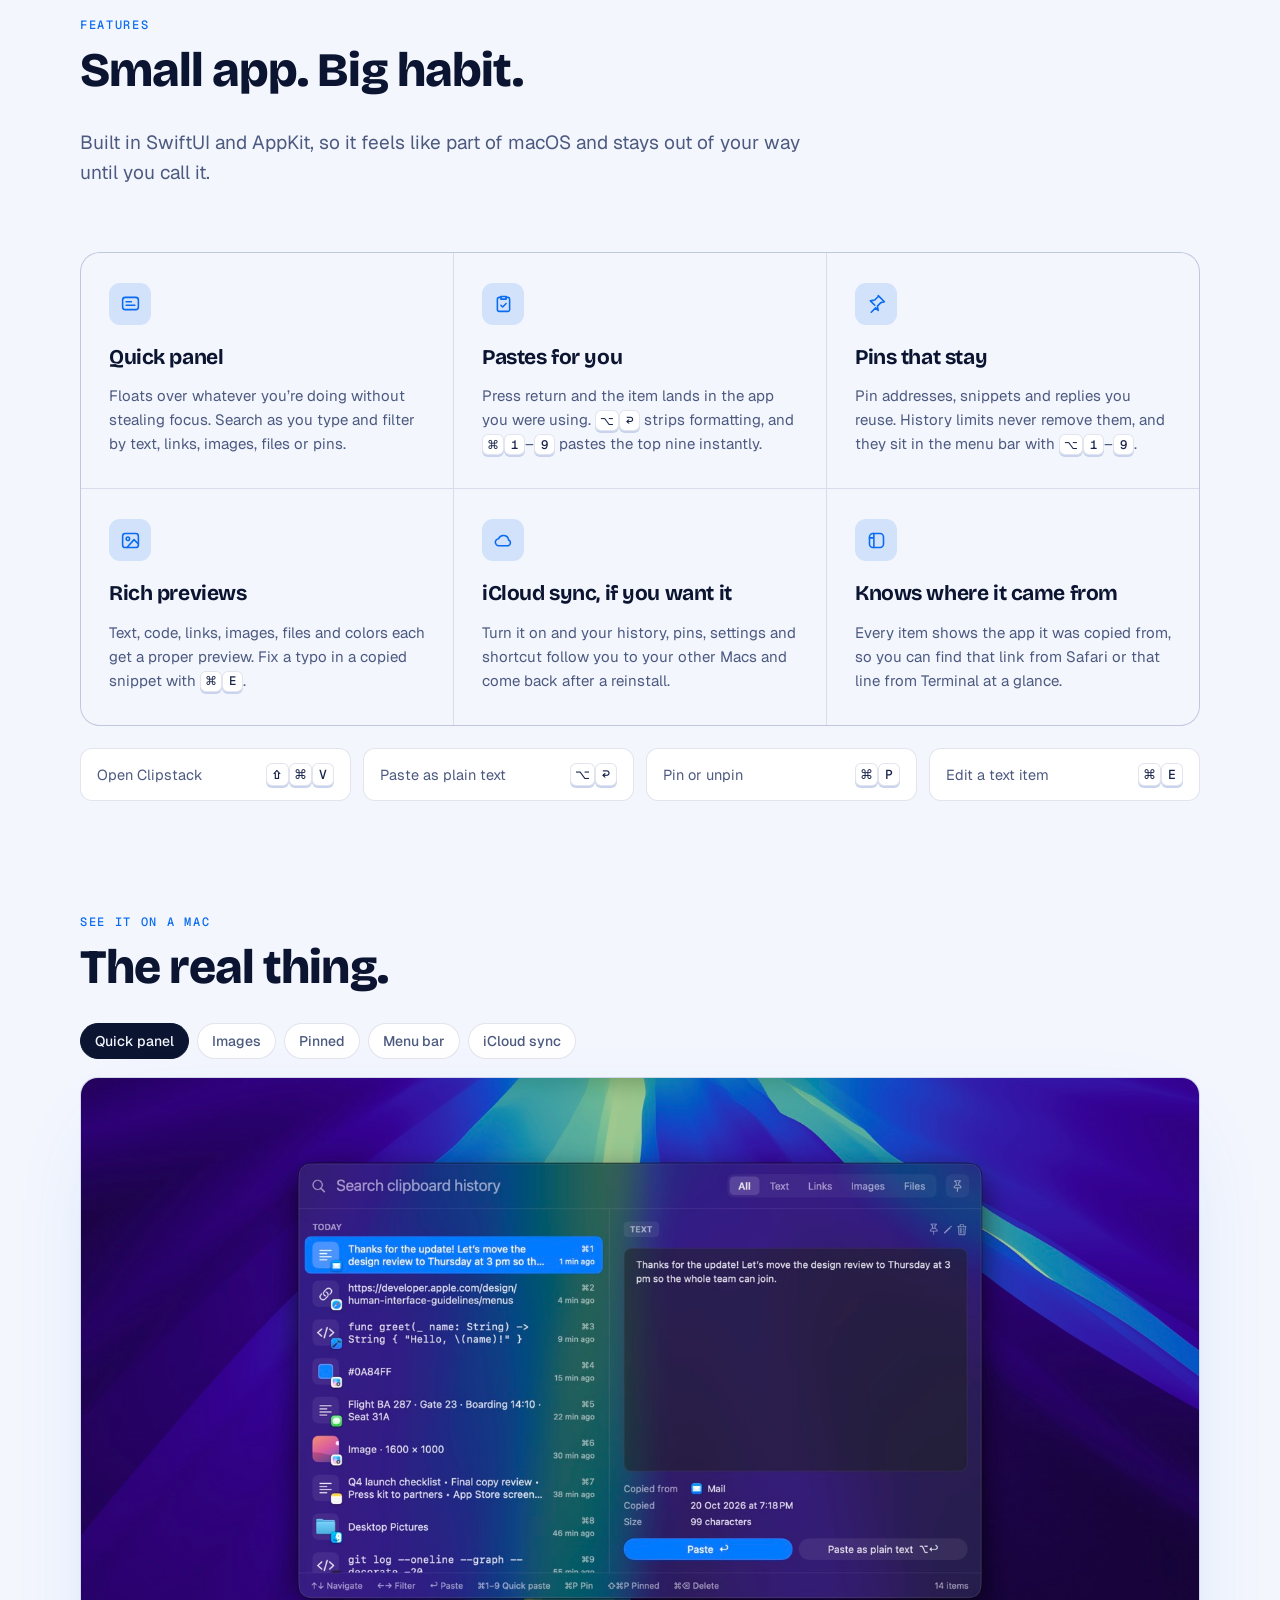
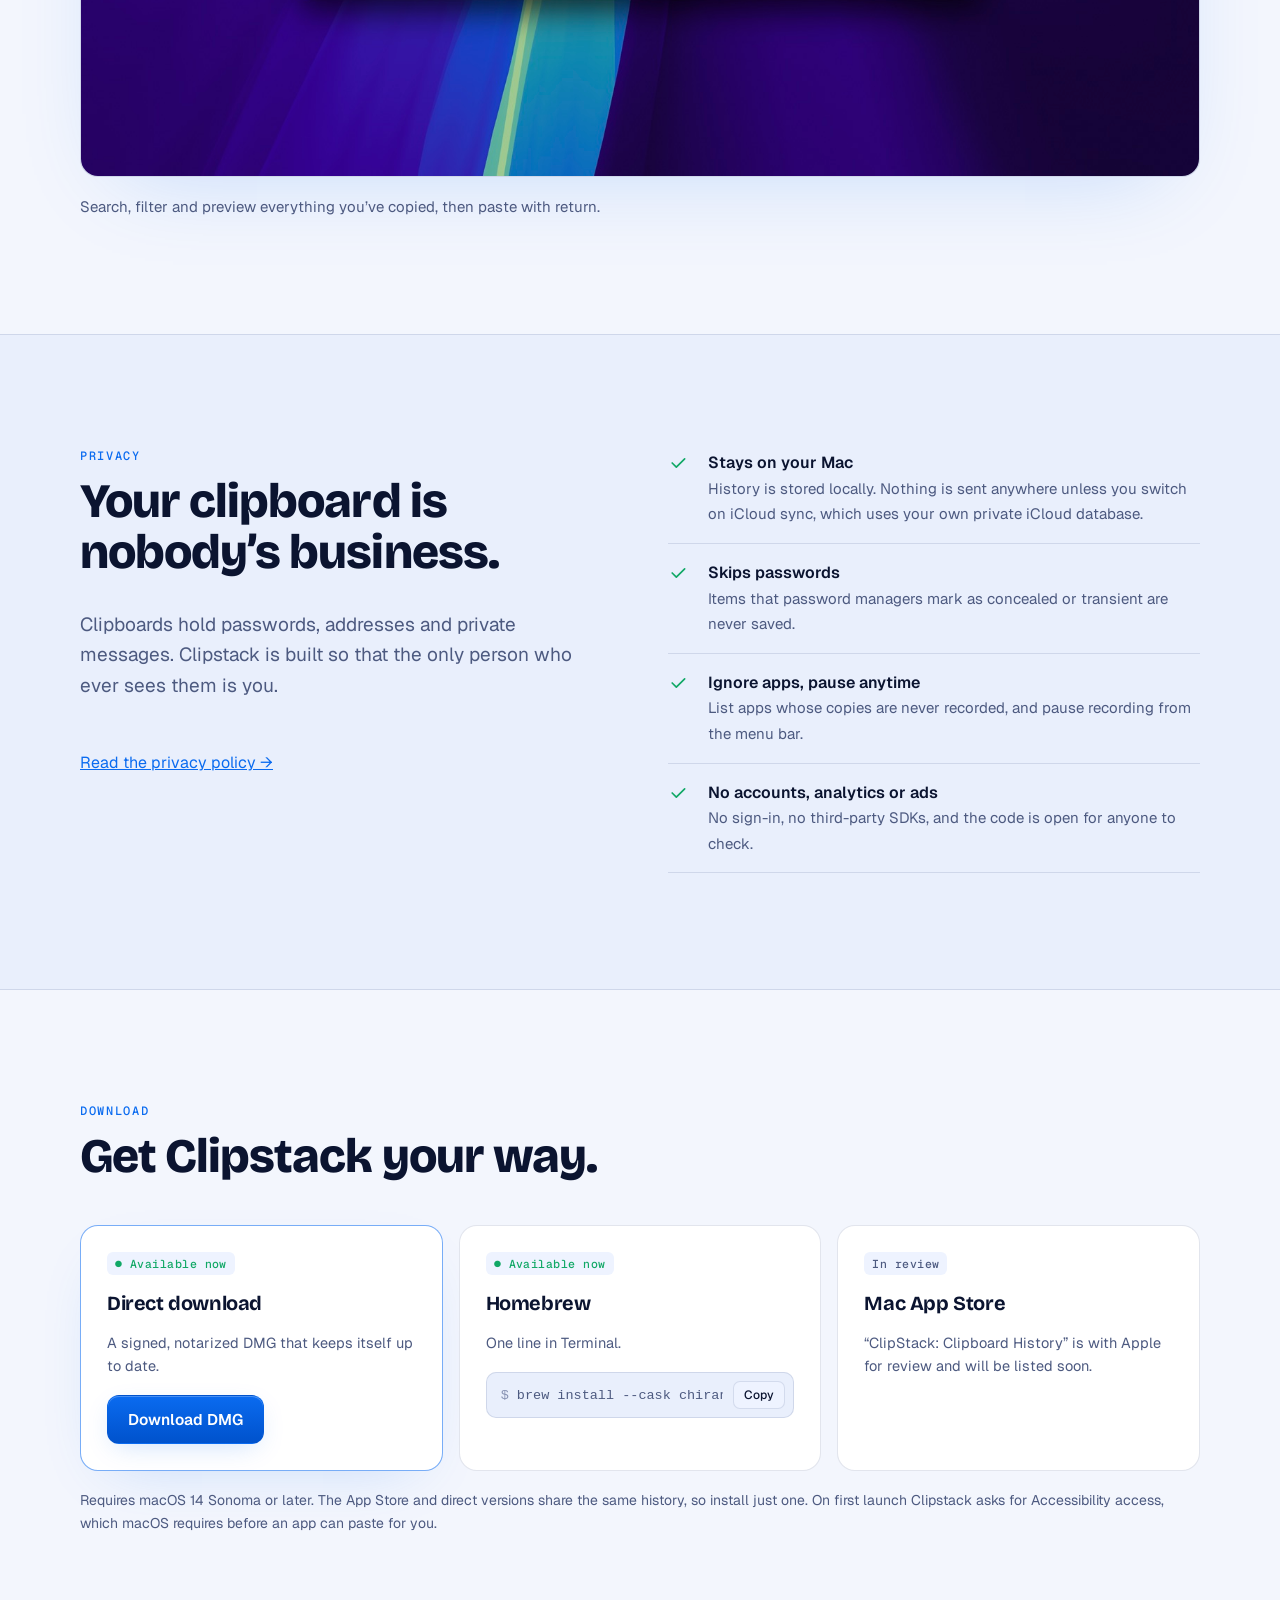
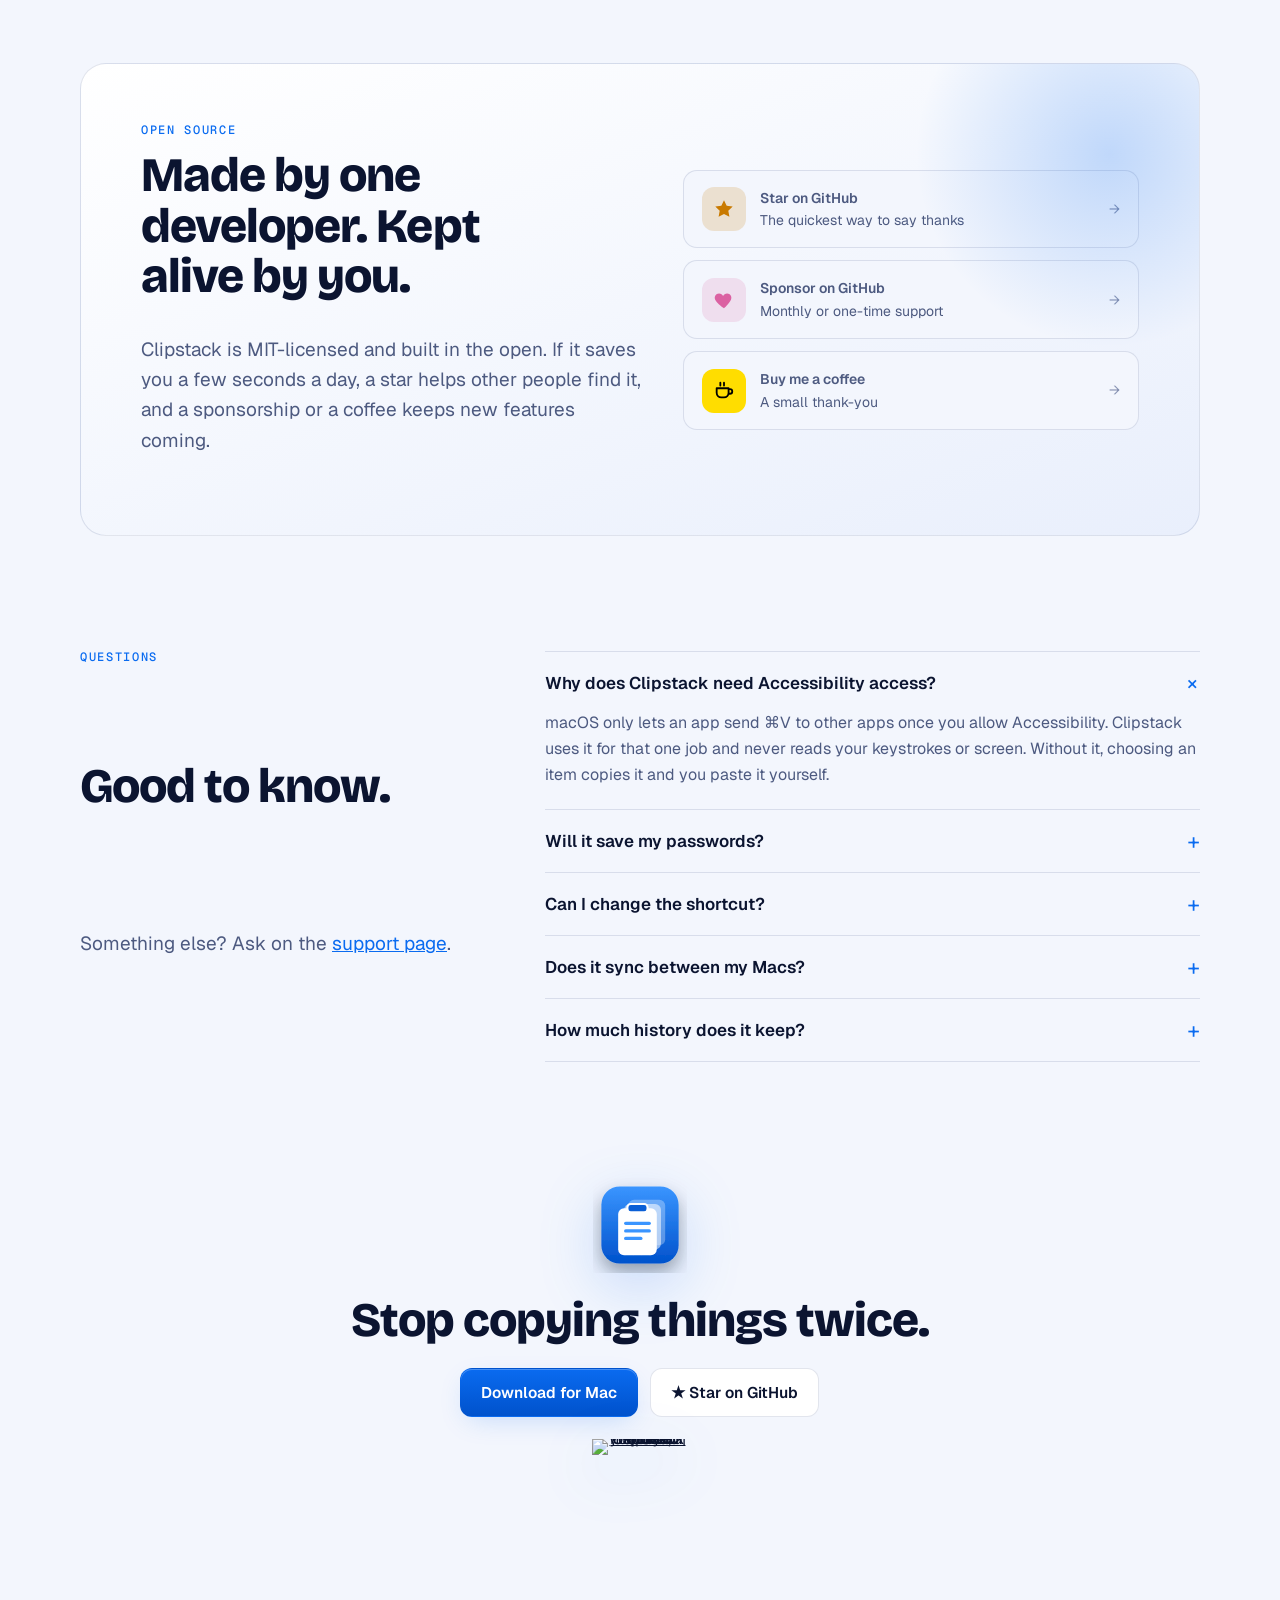
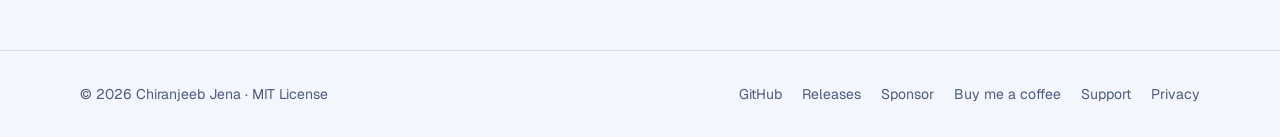
==== commit 38df35e3: "Add Product Hunt featured badge Co-Authored-By: Claude Opus 5.5 (1M context) <noreply@anthropic.com>" ====
--- a/index.html
+++ b/index.html
@@ -112,6 +112,9 @@
 .copy:hover{border-color:var(--accent)}
 .trust{display:flex;flex-wrap:wrap;gap:8px 22px;font-size:13.5px;color:var(--muted);list-style:none;padding:0;margin:0}
 .trust li{display:flex;align-items:center;gap:7px}
+.ph-badge{display:inline-block;line-height:0;border-radius:10px;transition:transform .15s}
+.ph-badge:hover{transform:translateY(-1px)}
+.ph-badge img{width:250px;height:54px}
 .trust li::before{content:"";width:6px;height:6px;border-radius:50%;background:var(--ok)}
 
 /* demo panel (replica of the app's quick panel) */
@@ -296,6 +299,7 @@
         <li>No account, no tracking</li>
         <li>macOS 14 Sonoma or later</li>
       </ul>
+      <a class="ph-badge" href="https://www.producthunt.com/products/clipstack-4?embed=true&amp;utm_source=badge-featured&amp;utm_medium=badge&amp;utm_campaign=badge-clipstack-5" target="_blank" rel="noopener noreferrer"><picture><source media="(prefers-color-scheme: light)" srcset="https://api.producthunt.com/widgets/embed-image/v1/featured.svg?post_id=1289426&amp;theme=light"><img alt="ClipStack - Free, open-source clipboard history for your Mac | Product Hunt" width="250" height="54" src="https://api.producthunt.com/widgets/embed-image/v1/featured.svg?post_id=1289426&amp;theme=dark"></picture></a>
     </div>
 
     <div>
@@ -492,6 +496,7 @@
       <a class="btn btn-primary" href="https://github.com/chiranjeebhub/ClipStack/releases/latest" target="_blank" rel="noopener">Download for Mac</a>
       <a class="btn btn-ghost" href="https://github.com/chiranjeebhub/ClipStack" target="_blank" rel="noopener">★ Star on GitHub</a>
     </div>
+    <a class="ph-badge" href="https://www.producthunt.com/products/clipstack-4?embed=true&amp;utm_source=badge-featured&amp;utm_medium=badge&amp;utm_campaign=badge-clipstack-5" target="_blank" rel="noopener noreferrer"><picture><source media="(prefers-color-scheme: light)" srcset="https://api.producthunt.com/widgets/embed-image/v1/featured.svg?post_id=1289426&amp;theme=light"><img alt="ClipStack - Free, open-source clipboard history for your Mac | Product Hunt" width="250" height="54" src="https://api.producthunt.com/widgets/embed-image/v1/featured.svg?post_id=1289426&amp;theme=dark"></picture></a>
   </div>
 </section>
 </main>
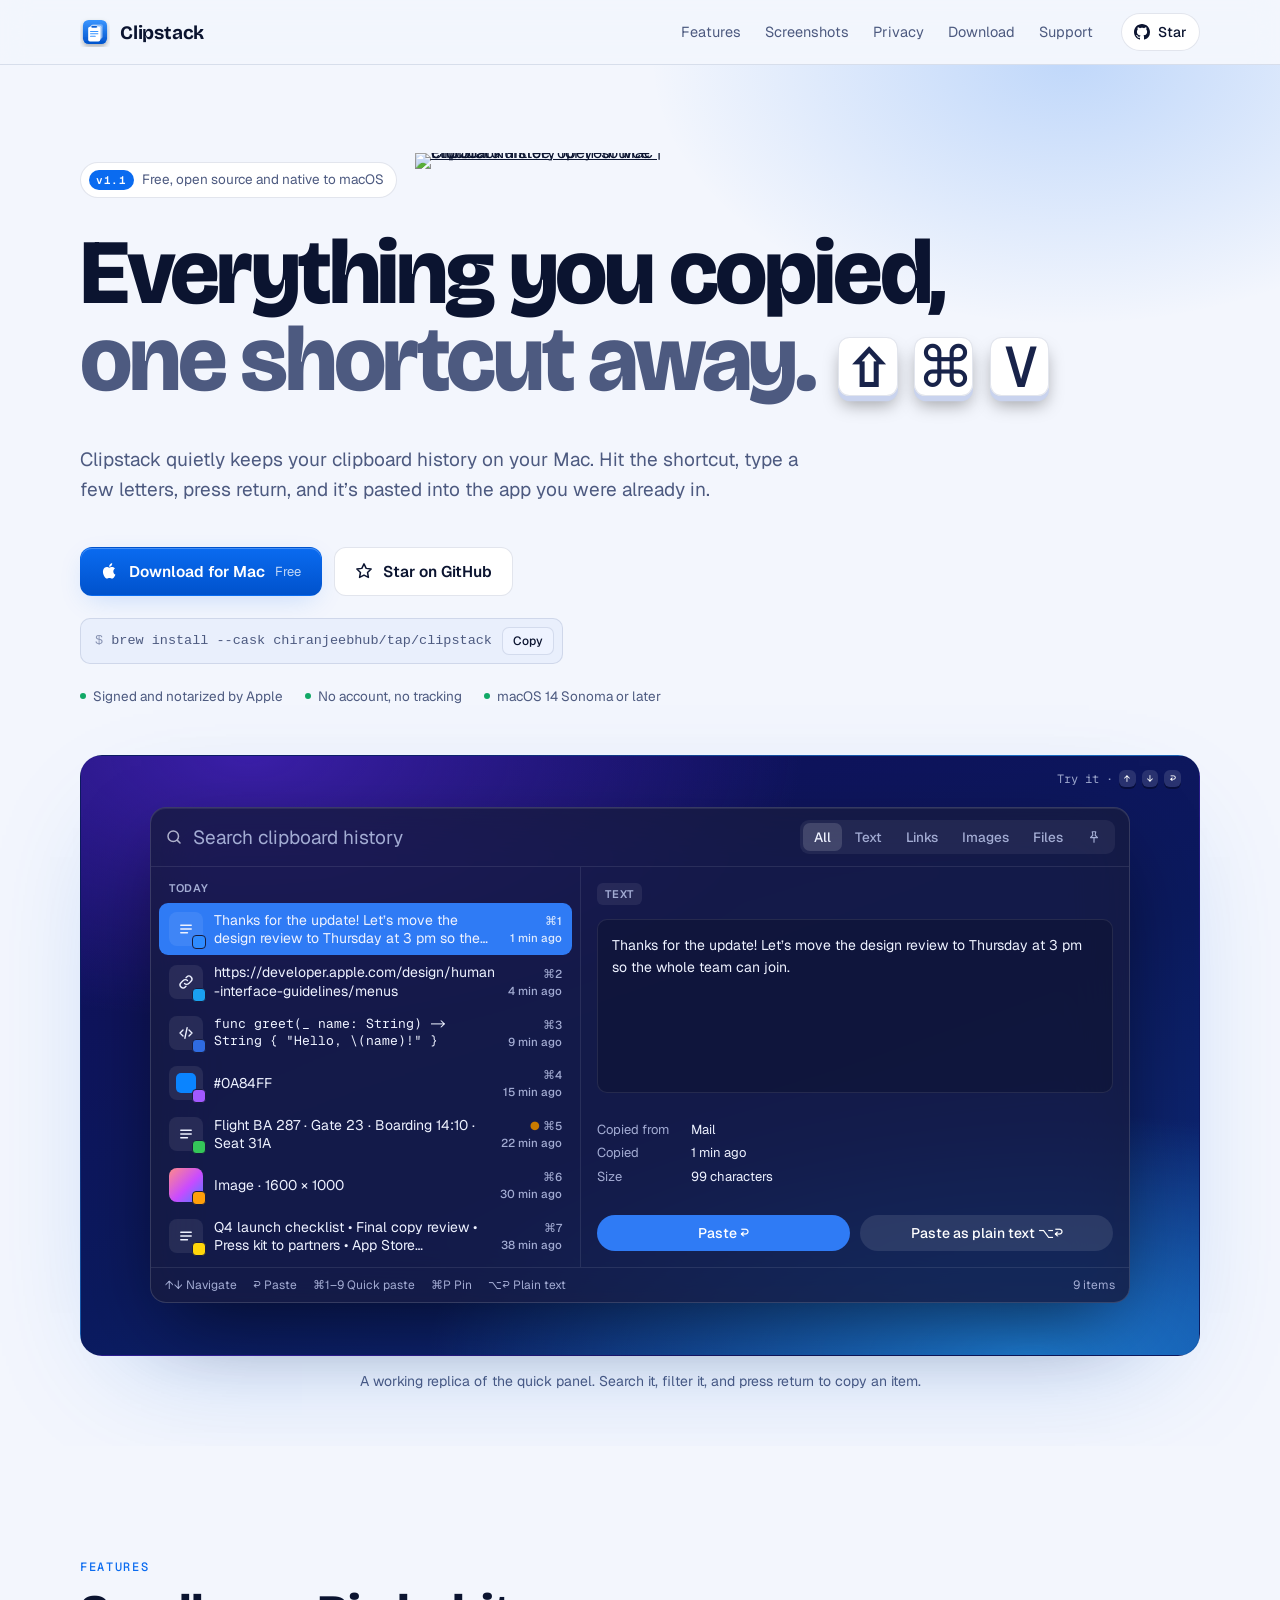
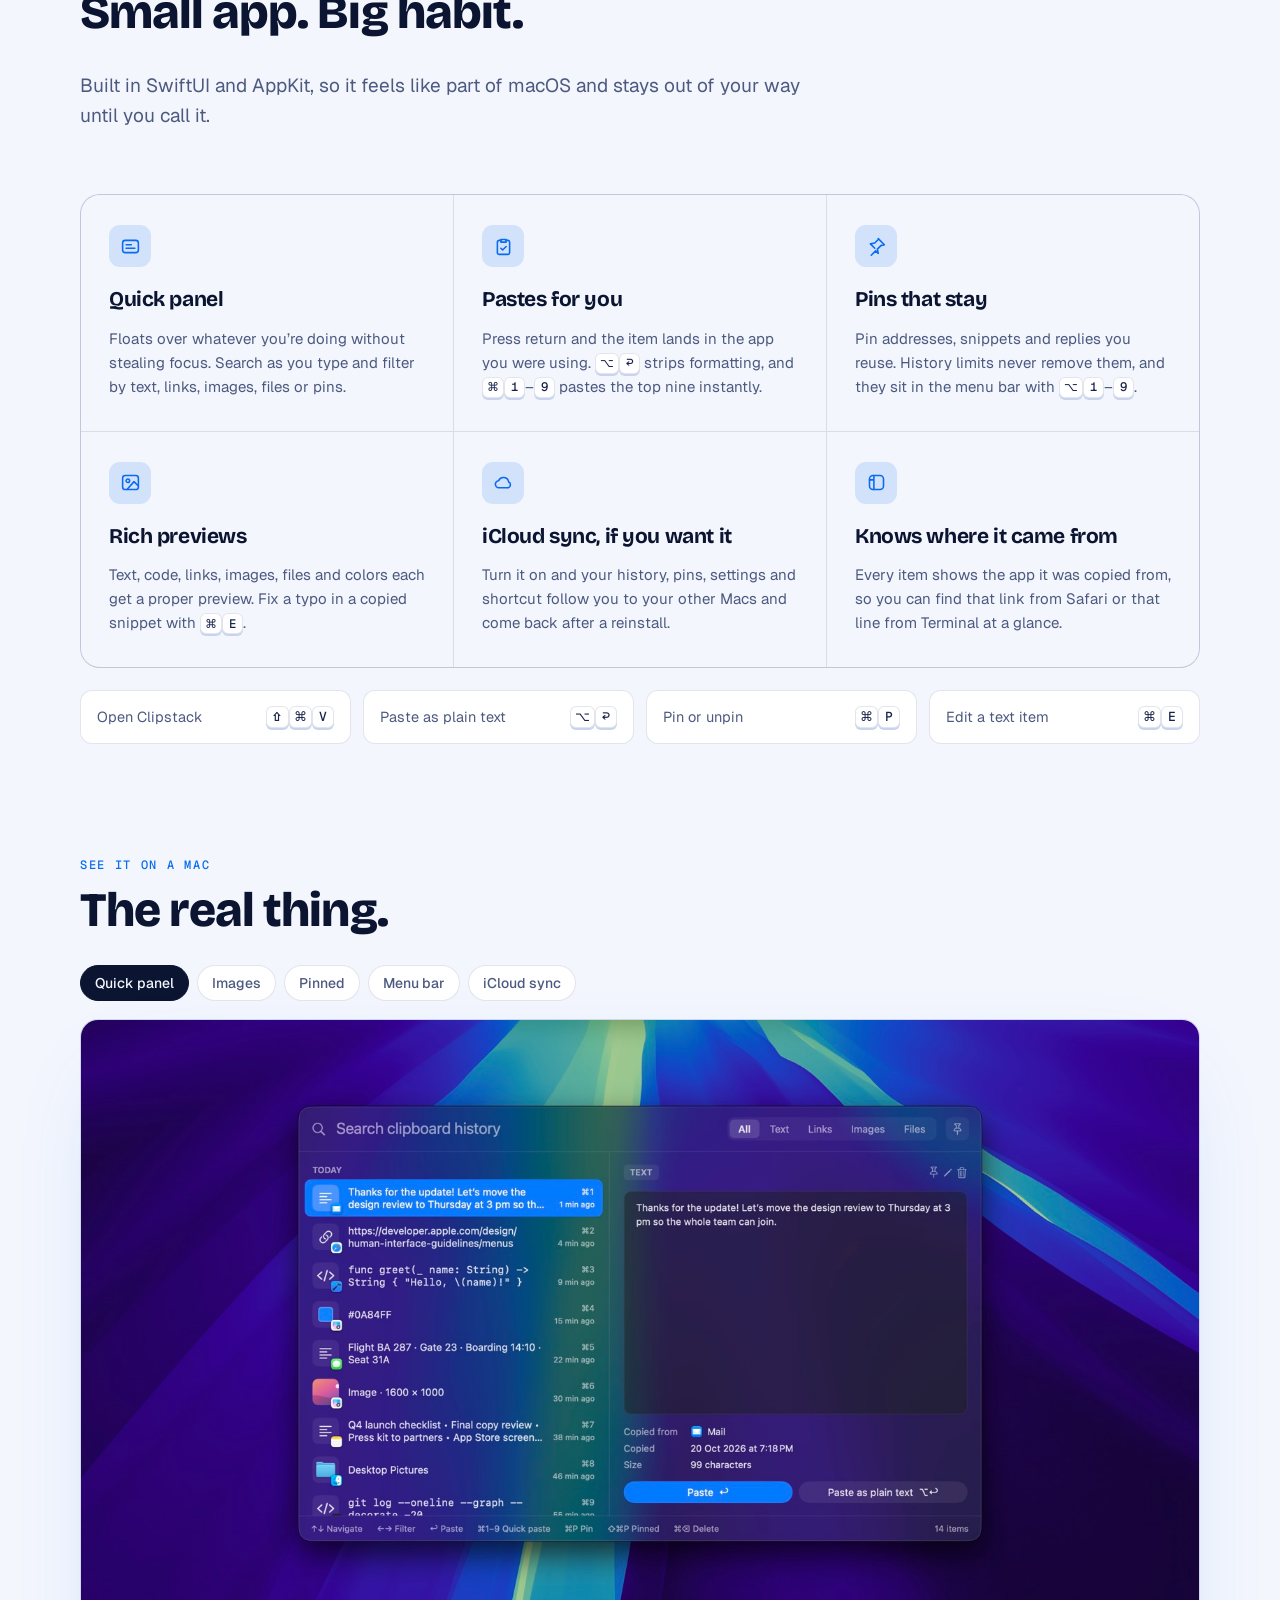
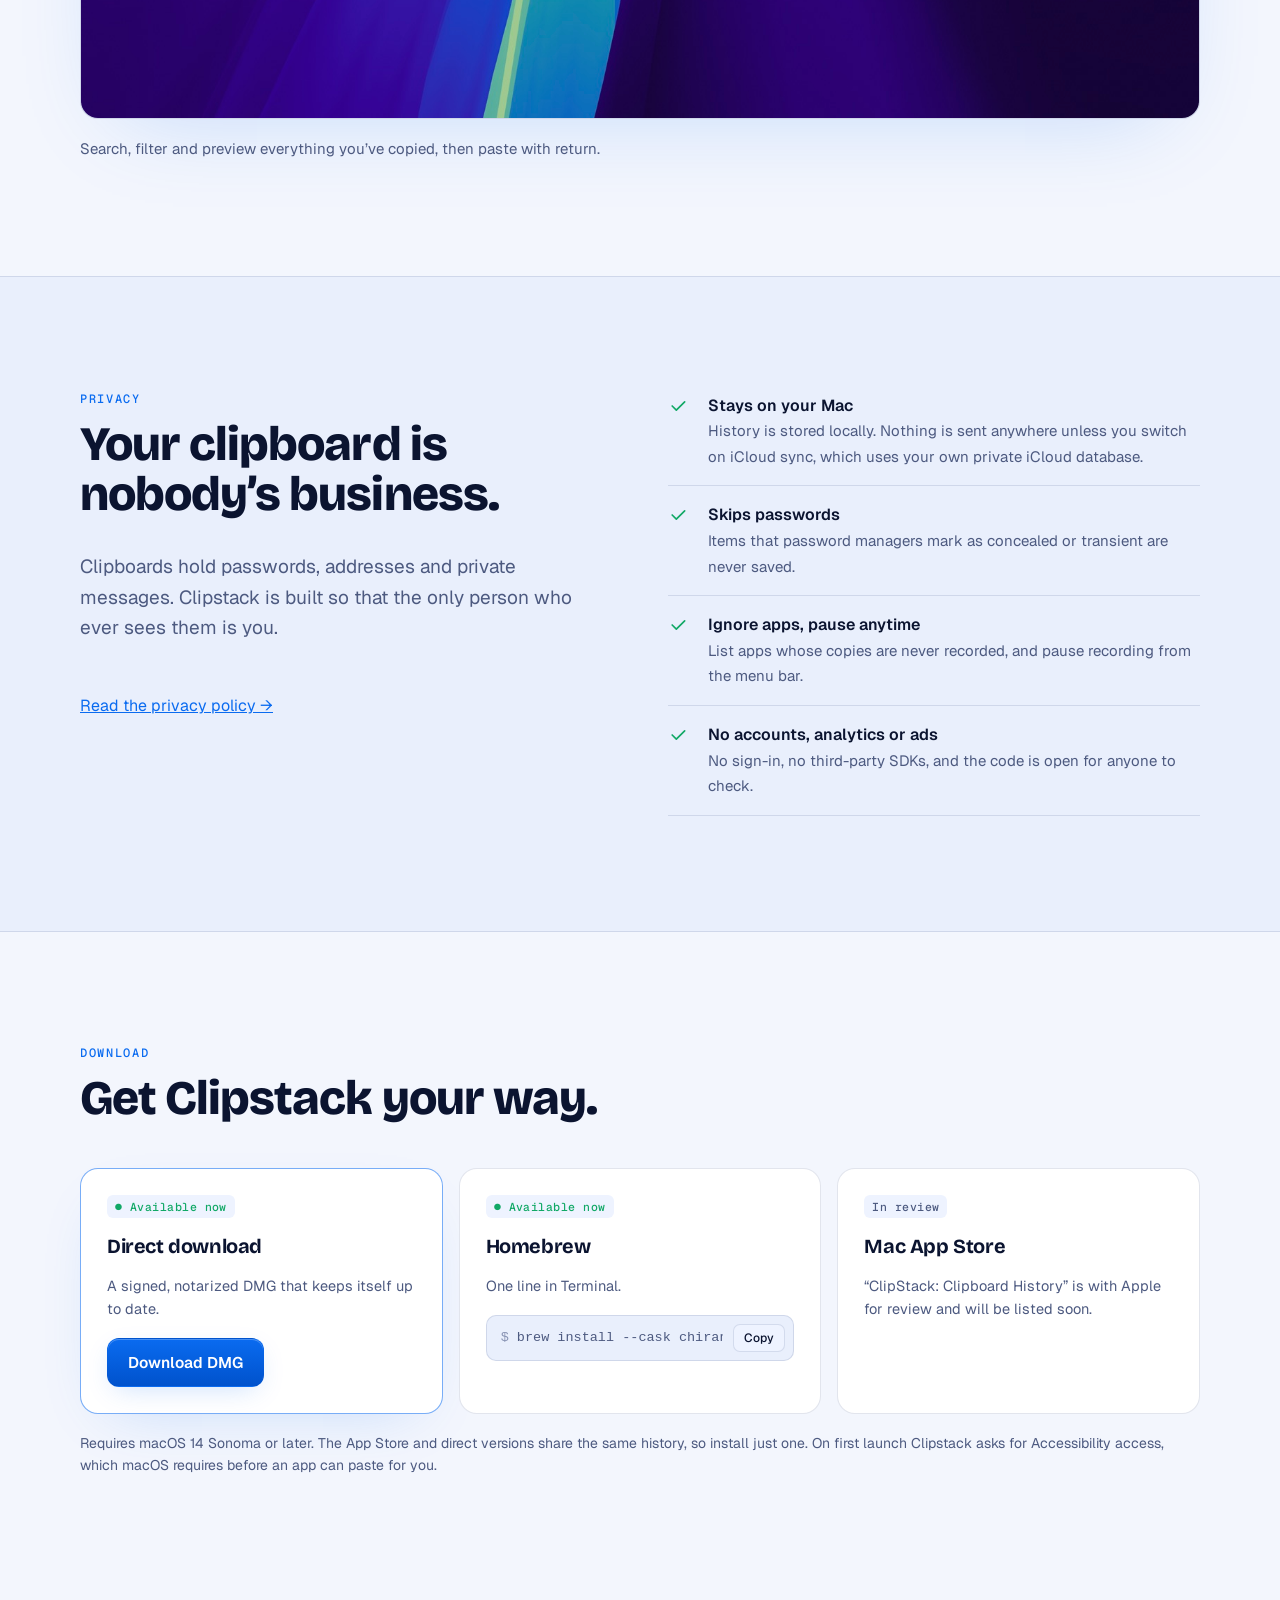
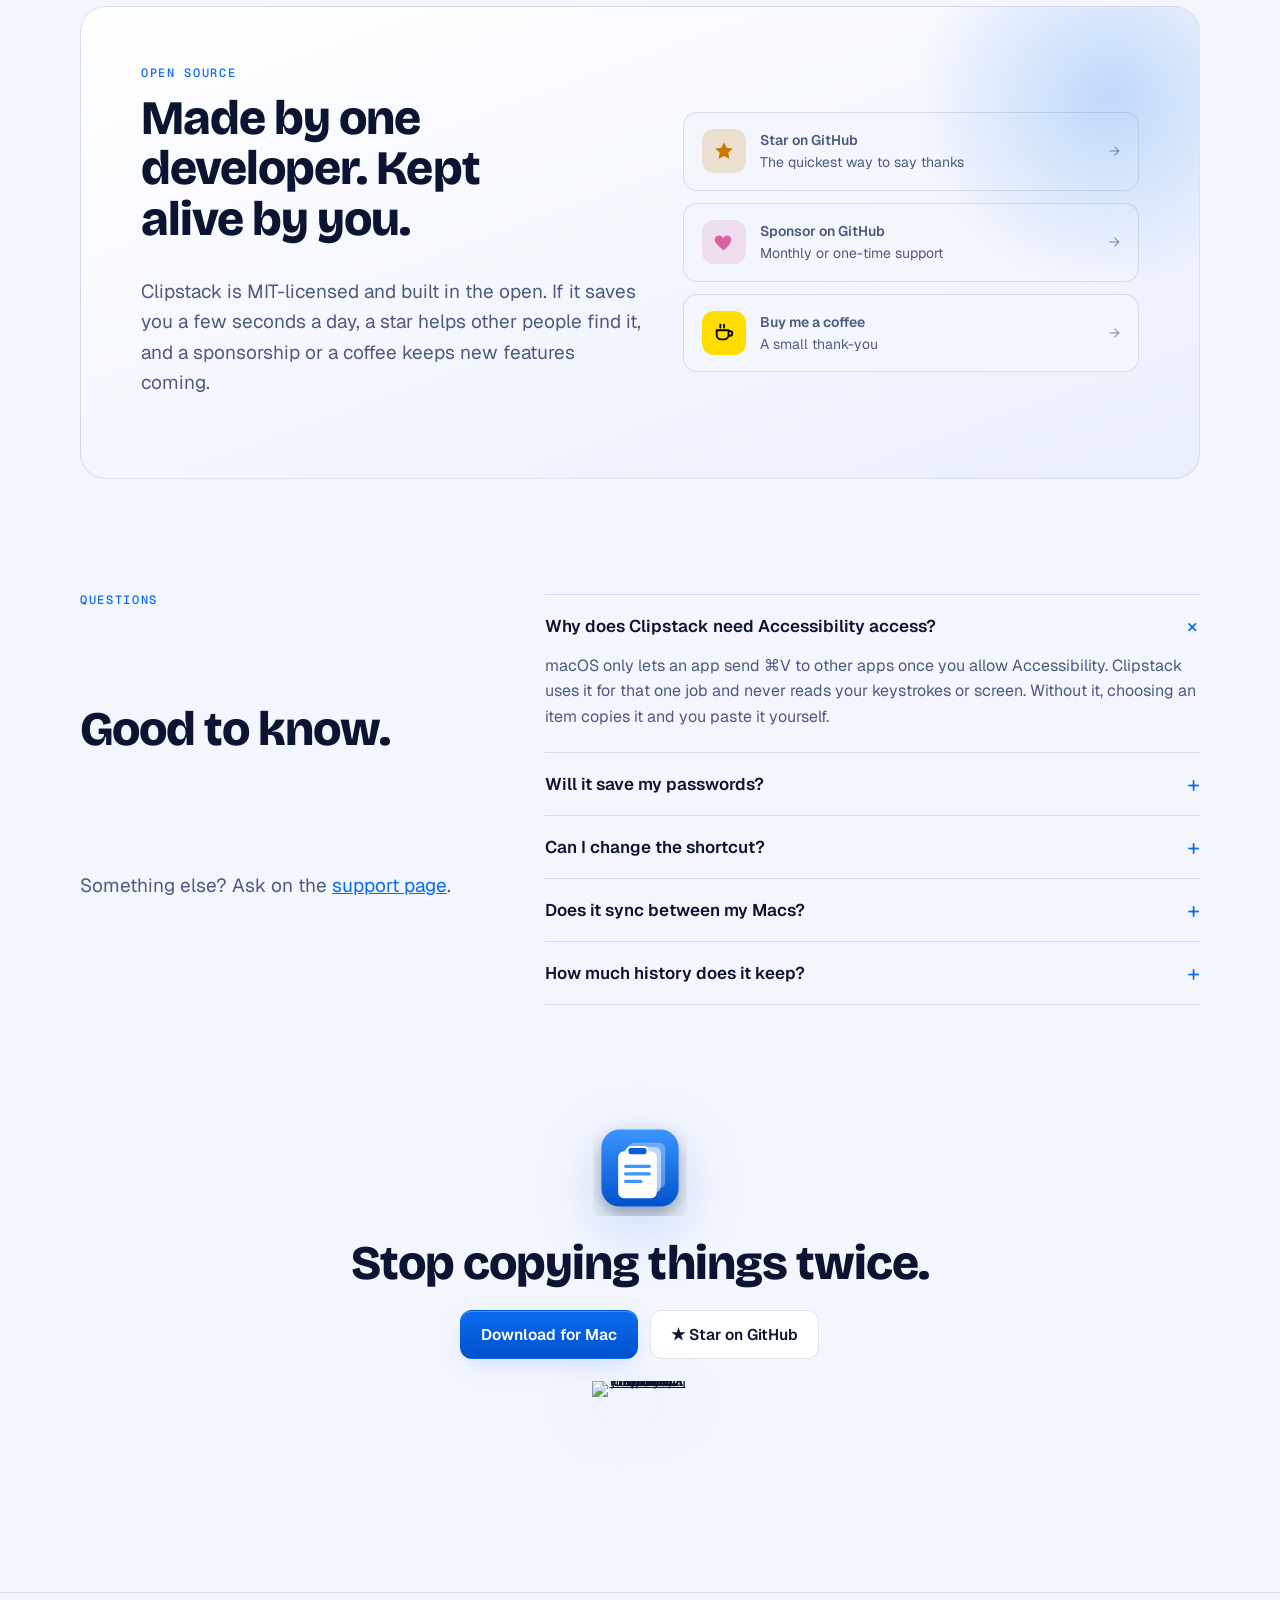
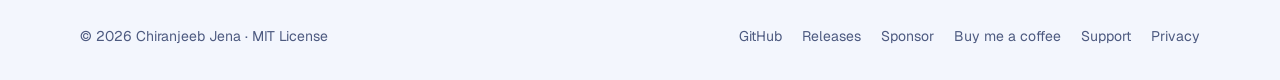
==== commit abd9a1d7: "Move Product Hunt badge next to the version pill above the headline Co-Authored-By: Claude Opus 5.5 " ====
--- a/index.html
+++ b/index.html
@@ -112,6 +112,7 @@
 .copy:hover{border-color:var(--accent)}
 .trust{display:flex;flex-wrap:wrap;gap:8px 22px;font-size:13.5px;color:var(--muted);list-style:none;padding:0;margin:0}
 .trust li{display:flex;align-items:center;gap:7px}
+.hero-top{display:flex;flex-wrap:wrap;align-items:center;gap:14px 18px}
 .ph-badge{display:inline-block;line-height:0;border-radius:10px;transition:transform .15s}
 .ph-badge:hover{transform:translateY(-1px)}
 .ph-badge img{width:250px;height:54px}
@@ -280,7 +281,10 @@
 <section class="hero">
   <div class="wrap">
     <div class="hero-copy">
-      <a class="pill" href="https://github.com/chiranjeebhub/ClipStack/releases/latest" target="_blank" rel="noopener"><b data-version>v1.1</b> Free, open source and native to macOS</a>
+      <div class="hero-top">
+        <a class="pill" href="https://github.com/chiranjeebhub/ClipStack/releases/latest" target="_blank" rel="noopener"><b data-version>v1.1</b> Free, open source and native to macOS</a>
+        <a class="ph-badge" href="https://www.producthunt.com/products/clipstack-4?embed=true&amp;utm_source=badge-featured&amp;utm_medium=badge&amp;utm_campaign=badge-clipstack-5" target="_blank" rel="noopener noreferrer"><picture><source media="(prefers-color-scheme: light)" srcset="https://api.producthunt.com/widgets/embed-image/v1/featured.svg?post_id=1289426&amp;theme=light"><img alt="ClipStack - Free, open-source clipboard history for your Mac | Product Hunt" width="250" height="54" src="https://api.producthunt.com/widgets/embed-image/v1/featured.svg?post_id=1289426&amp;theme=dark"></picture></a>
+      </div>
       <h1>Everything you copied,<br><span class="soft">one shortcut away.</span> <span class="keys" aria-label="Shift Command V"><span class="key">⇧</span><span class="key">⌘</span><span class="key">V</span></span></h1>
       <p class="lede">Clipstack quietly keeps your clipboard history on your Mac. Hit the shortcut, type a few letters, press return, and it’s pasted into the app you were already in.</p>
       <div class="cta-row">
@@ -299,7 +303,6 @@
         <li>No account, no tracking</li>
         <li>macOS 14 Sonoma or later</li>
       </ul>
-      <a class="ph-badge" href="https://www.producthunt.com/products/clipstack-4?embed=true&amp;utm_source=badge-featured&amp;utm_medium=badge&amp;utm_campaign=badge-clipstack-5" target="_blank" rel="noopener noreferrer"><picture><source media="(prefers-color-scheme: light)" srcset="https://api.producthunt.com/widgets/embed-image/v1/featured.svg?post_id=1289426&amp;theme=light"><img alt="ClipStack - Free, open-source clipboard history for your Mac | Product Hunt" width="250" height="54" src="https://api.producthunt.com/widgets/embed-image/v1/featured.svg?post_id=1289426&amp;theme=dark"></picture></a>
     </div>
 
     <div>
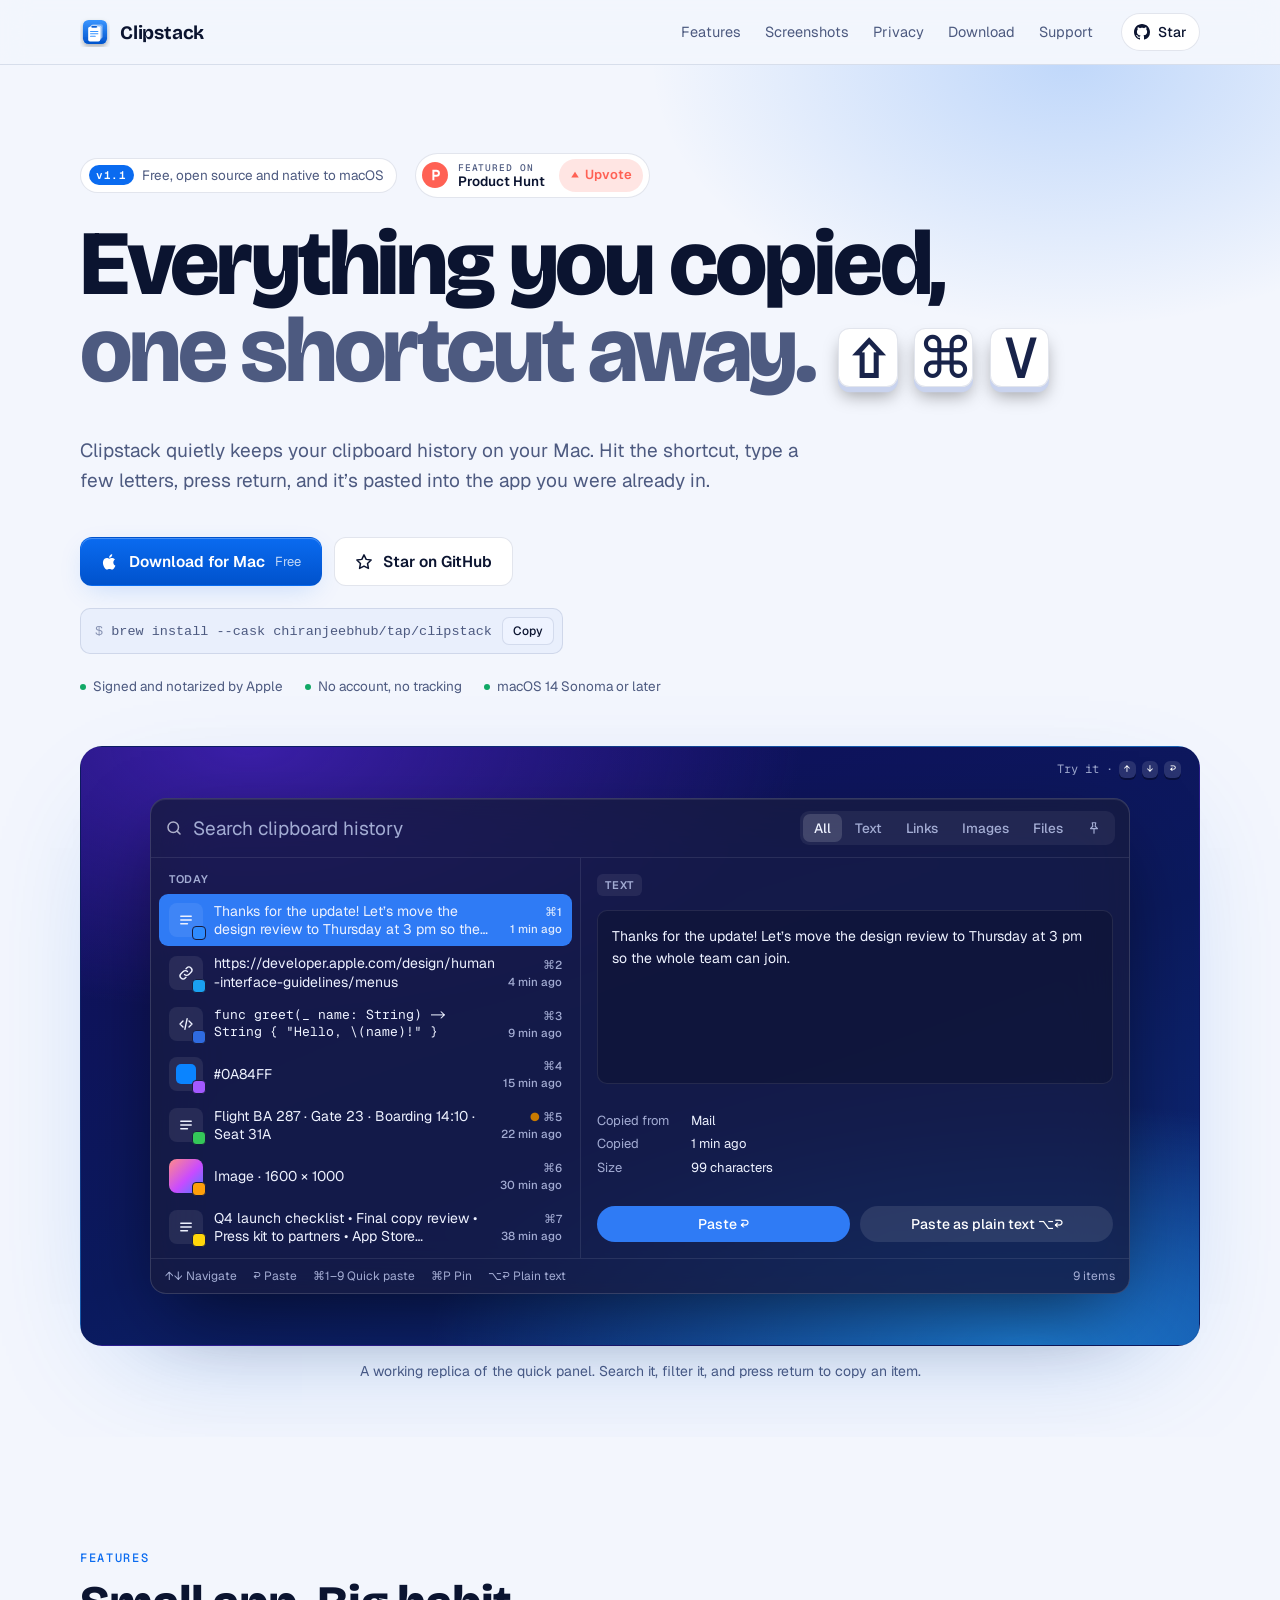
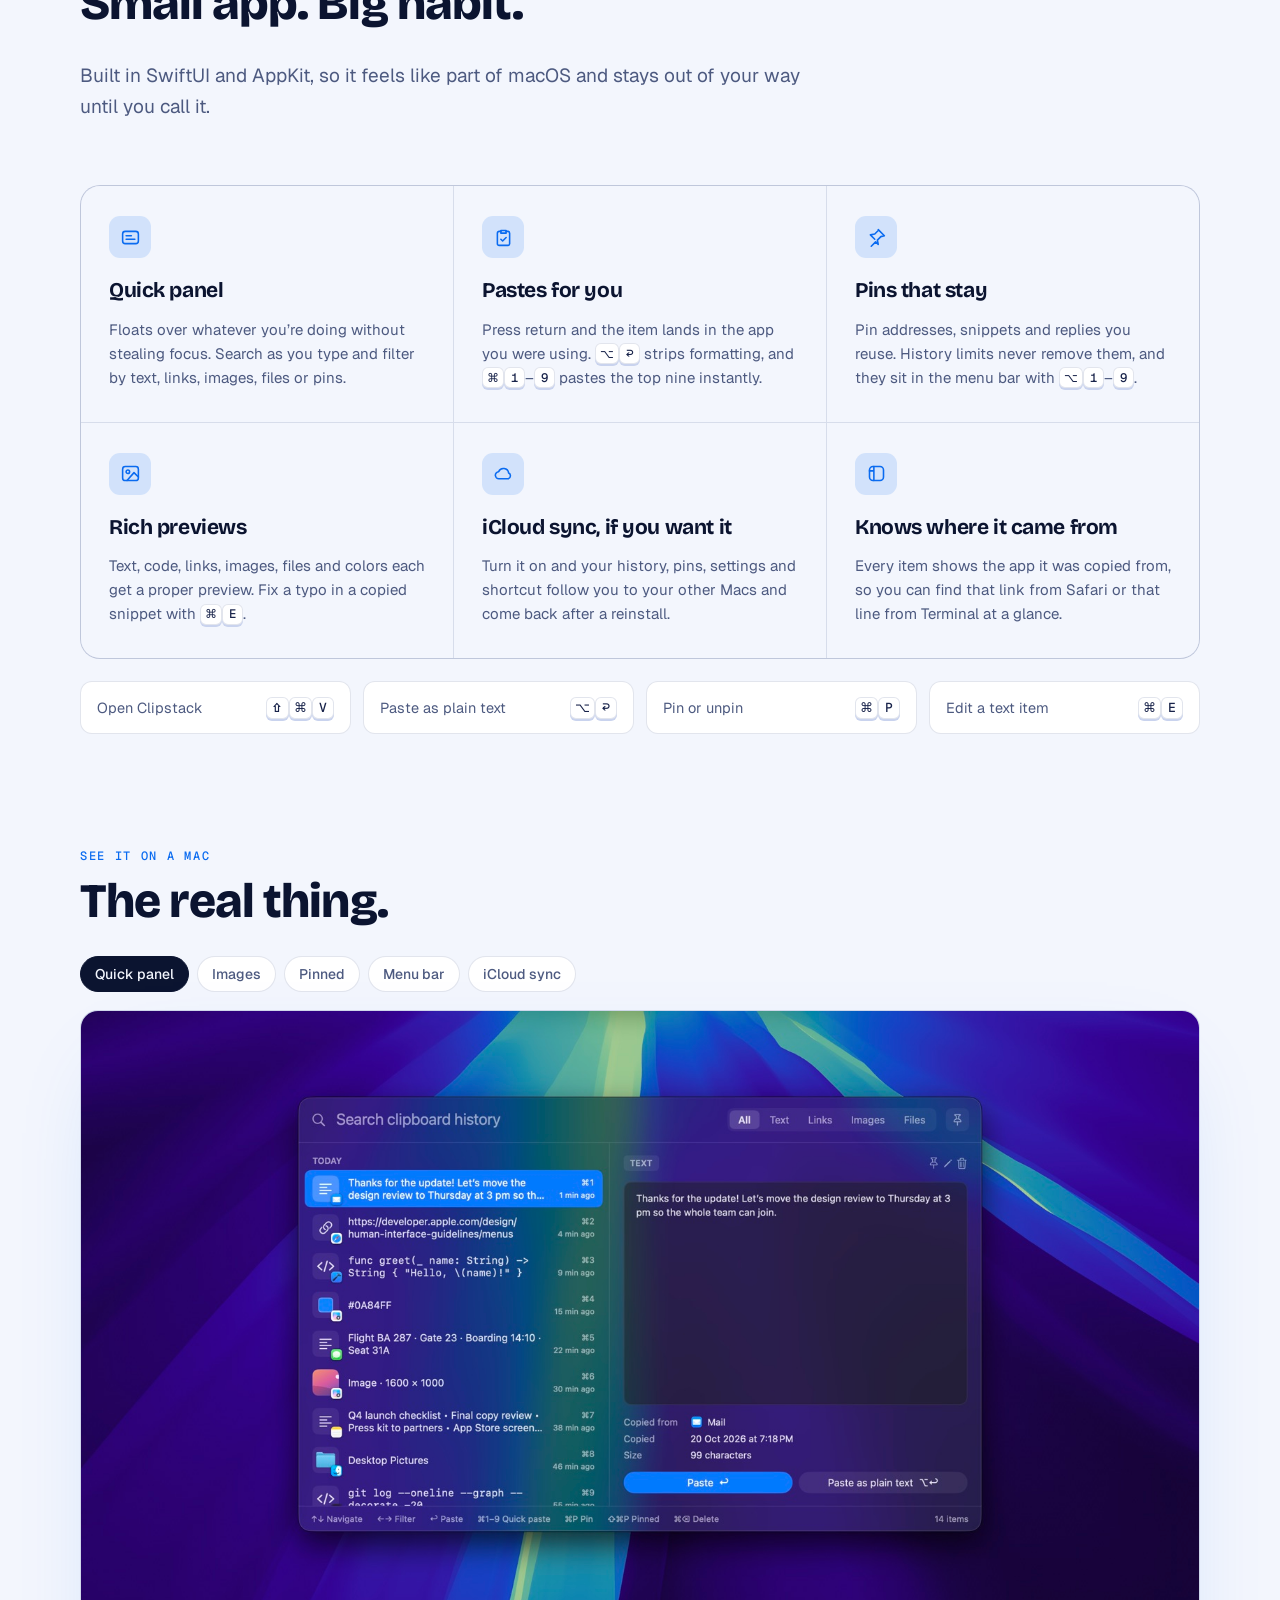
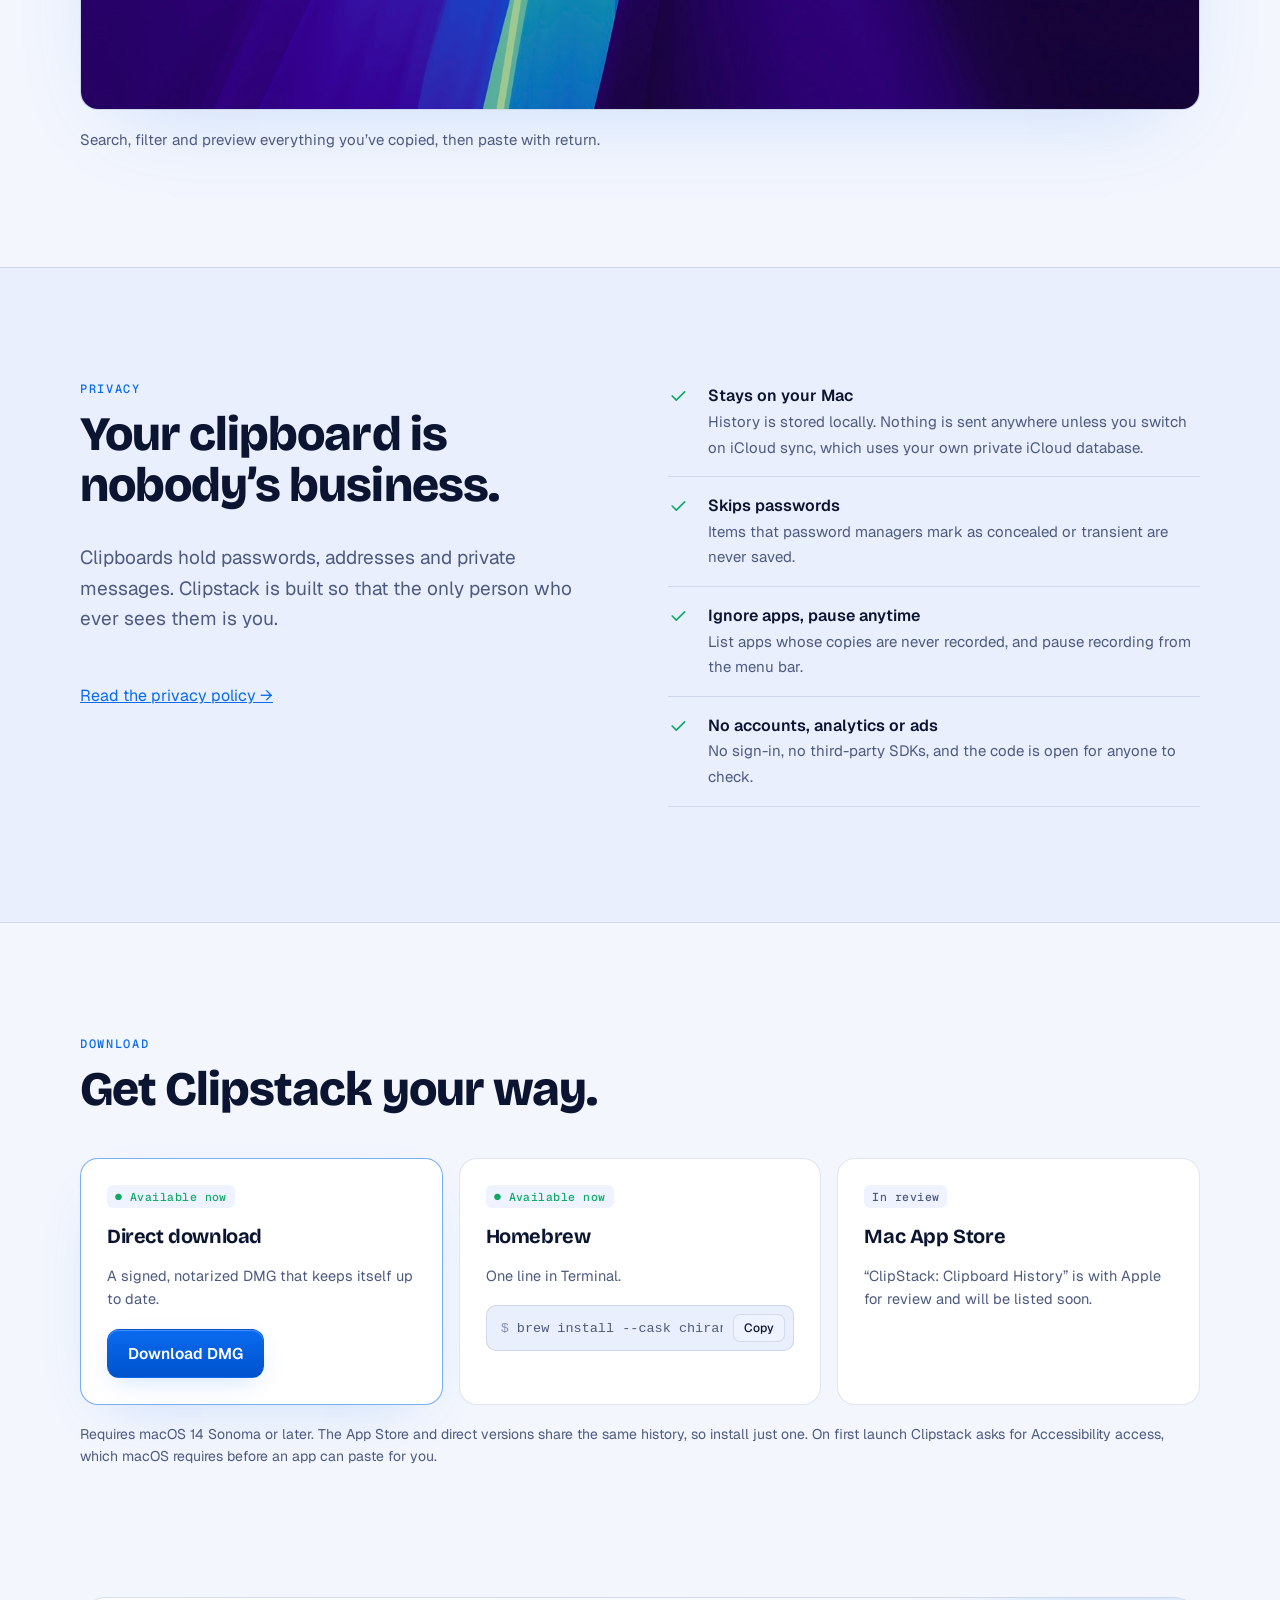
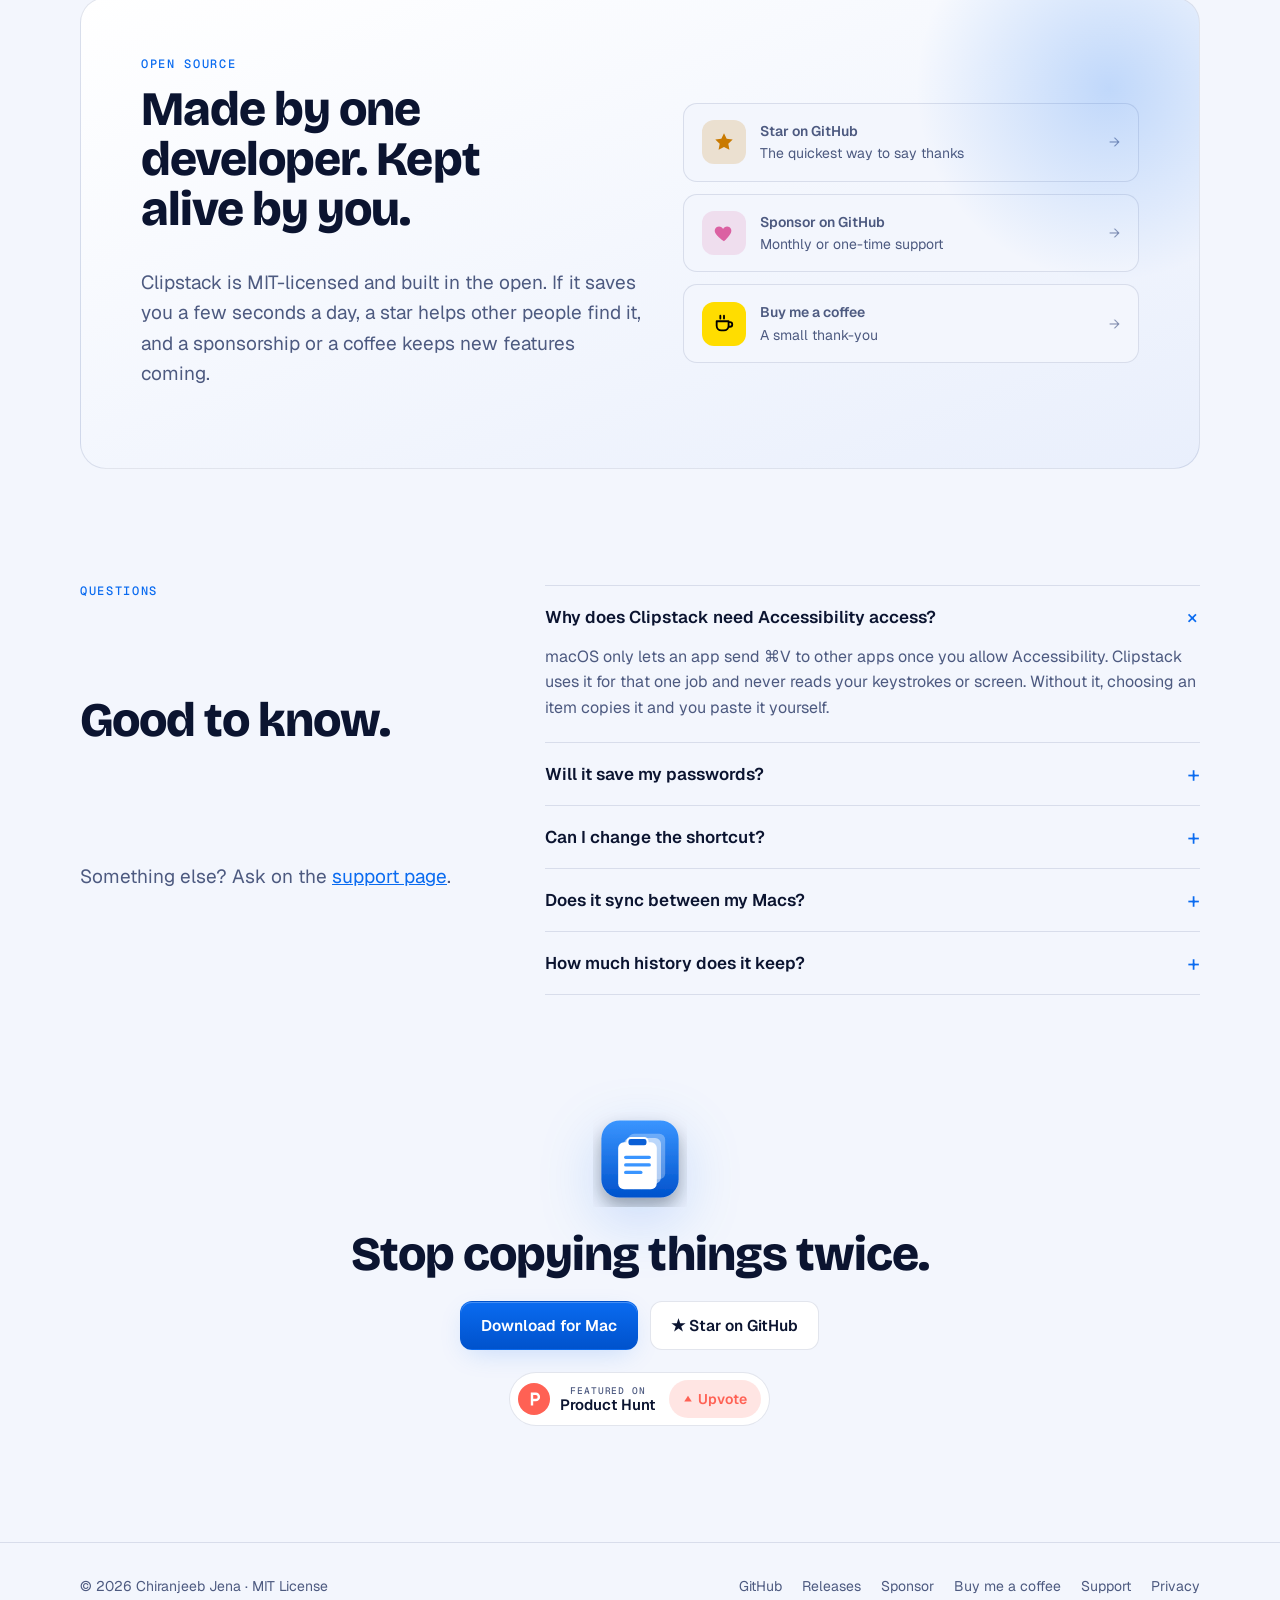
==== commit f397570f: "Replace Product Hunt badge image with a button in the site's style Co-Authored-By: Claude Opus 5.5 (" ====
--- a/index.html
+++ b/index.html
@@ -113,9 +113,15 @@
 .trust{display:flex;flex-wrap:wrap;gap:8px 22px;font-size:13.5px;color:var(--muted);list-style:none;padding:0;margin:0}
 .trust li{display:flex;align-items:center;gap:7px}
 .hero-top{display:flex;flex-wrap:wrap;align-items:center;gap:14px 18px}
-.ph-badge{display:inline-block;line-height:0;border-radius:10px;transition:transform .15s}
-.ph-badge:hover{transform:translateY(-1px)}
-.ph-badge img{width:250px;height:54px}
+.ph-btn{display:inline-flex;align-items:center;gap:10px;padding:5px 6px 5px 6px;border-radius:999px;border:1px solid var(--line);background:var(--surface);text-decoration:none;font-size:13.5px;transition:border-color .15s,transform .15s}
+.ph-btn:hover{border-color:#FF6154;transform:translateY(-1px)}
+.ph-logo{width:26px;height:26px;flex:none}
+.ph-label{display:grid;line-height:1.1;font-weight:600;color:var(--fg)}
+.ph-label small{font:500 9.5px var(--mono);letter-spacing:.1em;text-transform:uppercase;color:var(--muted)}
+.ph-up{display:inline-flex;align-items:center;gap:5px;margin-left:4px;padding:6px 11px;border-radius:999px;background:color-mix(in srgb,#FF6154 16%,transparent);color:#FF6154;font-weight:600;font-size:13px}
+.ph-up svg{width:10px;height:10px}
+.ph-btn:hover .ph-up{background:#FF6154;color:#fff}
+.ph-lg{font-size:15px;padding:7px 8px}.ph-lg .ph-logo{width:32px;height:32px}.ph-lg .ph-up{padding:8px 14px;font-size:14px}
 .trust li::before{content:"";width:6px;height:6px;border-radius:50%;background:var(--ok)}
 
 /* demo panel (replica of the app's quick panel) */
@@ -283,7 +289,7 @@
     <div class="hero-copy">
       <div class="hero-top">
         <a class="pill" href="https://github.com/chiranjeebhub/ClipStack/releases/latest" target="_blank" rel="noopener"><b data-version>v1.1</b> Free, open source and native to macOS</a>
-        <a class="ph-badge" href="https://www.producthunt.com/products/clipstack-4?embed=true&amp;utm_source=badge-featured&amp;utm_medium=badge&amp;utm_campaign=badge-clipstack-5" target="_blank" rel="noopener noreferrer"><picture><source media="(prefers-color-scheme: light)" srcset="https://api.producthunt.com/widgets/embed-image/v1/featured.svg?post_id=1289426&amp;theme=light"><img alt="ClipStack - Free, open-source clipboard history for your Mac | Product Hunt" width="250" height="54" src="https://api.producthunt.com/widgets/embed-image/v1/featured.svg?post_id=1289426&amp;theme=dark"></picture></a>
+        <a class="ph-btn" href="https://www.producthunt.com/products/clipstack-4?utm_source=badge-featured&amp;utm_medium=badge&amp;utm_campaign=badge-clipstack-5" target="_blank" rel="noopener"><svg class="ph-logo" viewBox="0 0 40 40" aria-hidden="true"><circle cx="20" cy="20" r="20" fill="#FF6154"/><path d="M16 12h6.2a5.4 5.4 0 010 10.8H19V28h-3zm3 3v4.8h3.2a2.4 2.4 0 000-4.8z" fill="#fff"/></svg><span class="ph-label"><small>Featured on</small>Product Hunt</span><span class="ph-up"><svg viewBox="0 0 12 12" aria-hidden="true"><path d="M6 2l4.5 7h-9z" fill="currentColor"/></svg>Upvote</span></a>
       </div>
       <h1>Everything you copied,<br><span class="soft">one shortcut away.</span> <span class="keys" aria-label="Shift Command V"><span class="key">⇧</span><span class="key">⌘</span><span class="key">V</span></span></h1>
       <p class="lede">Clipstack quietly keeps your clipboard history on your Mac. Hit the shortcut, type a few letters, press return, and it’s pasted into the app you were already in.</p>
@@ -499,7 +505,7 @@
       <a class="btn btn-primary" href="https://github.com/chiranjeebhub/ClipStack/releases/latest" target="_blank" rel="noopener">Download for Mac</a>
       <a class="btn btn-ghost" href="https://github.com/chiranjeebhub/ClipStack" target="_blank" rel="noopener">★ Star on GitHub</a>
     </div>
-    <a class="ph-badge" href="https://www.producthunt.com/products/clipstack-4?embed=true&amp;utm_source=badge-featured&amp;utm_medium=badge&amp;utm_campaign=badge-clipstack-5" target="_blank" rel="noopener noreferrer"><picture><source media="(prefers-color-scheme: light)" srcset="https://api.producthunt.com/widgets/embed-image/v1/featured.svg?post_id=1289426&amp;theme=light"><img alt="ClipStack - Free, open-source clipboard history for your Mac | Product Hunt" width="250" height="54" src="https://api.producthunt.com/widgets/embed-image/v1/featured.svg?post_id=1289426&amp;theme=dark"></picture></a>
+    <a class="ph-btn ph-lg" href="https://www.producthunt.com/products/clipstack-4?utm_source=badge-featured&amp;utm_medium=badge&amp;utm_campaign=badge-clipstack-5" target="_blank" rel="noopener"><svg class="ph-logo" viewBox="0 0 40 40" aria-hidden="true"><circle cx="20" cy="20" r="20" fill="#FF6154"/><path d="M16 12h6.2a5.4 5.4 0 010 10.8H19V28h-3zm3 3v4.8h3.2a2.4 2.4 0 000-4.8z" fill="#fff"/></svg><span class="ph-label"><small>Featured on</small>Product Hunt</span><span class="ph-up"><svg viewBox="0 0 12 12" aria-hidden="true"><path d="M6 2l4.5 7h-9z" fill="currentColor"/></svg>Upvote</span></a>
   </div>
 </section>
 </main>
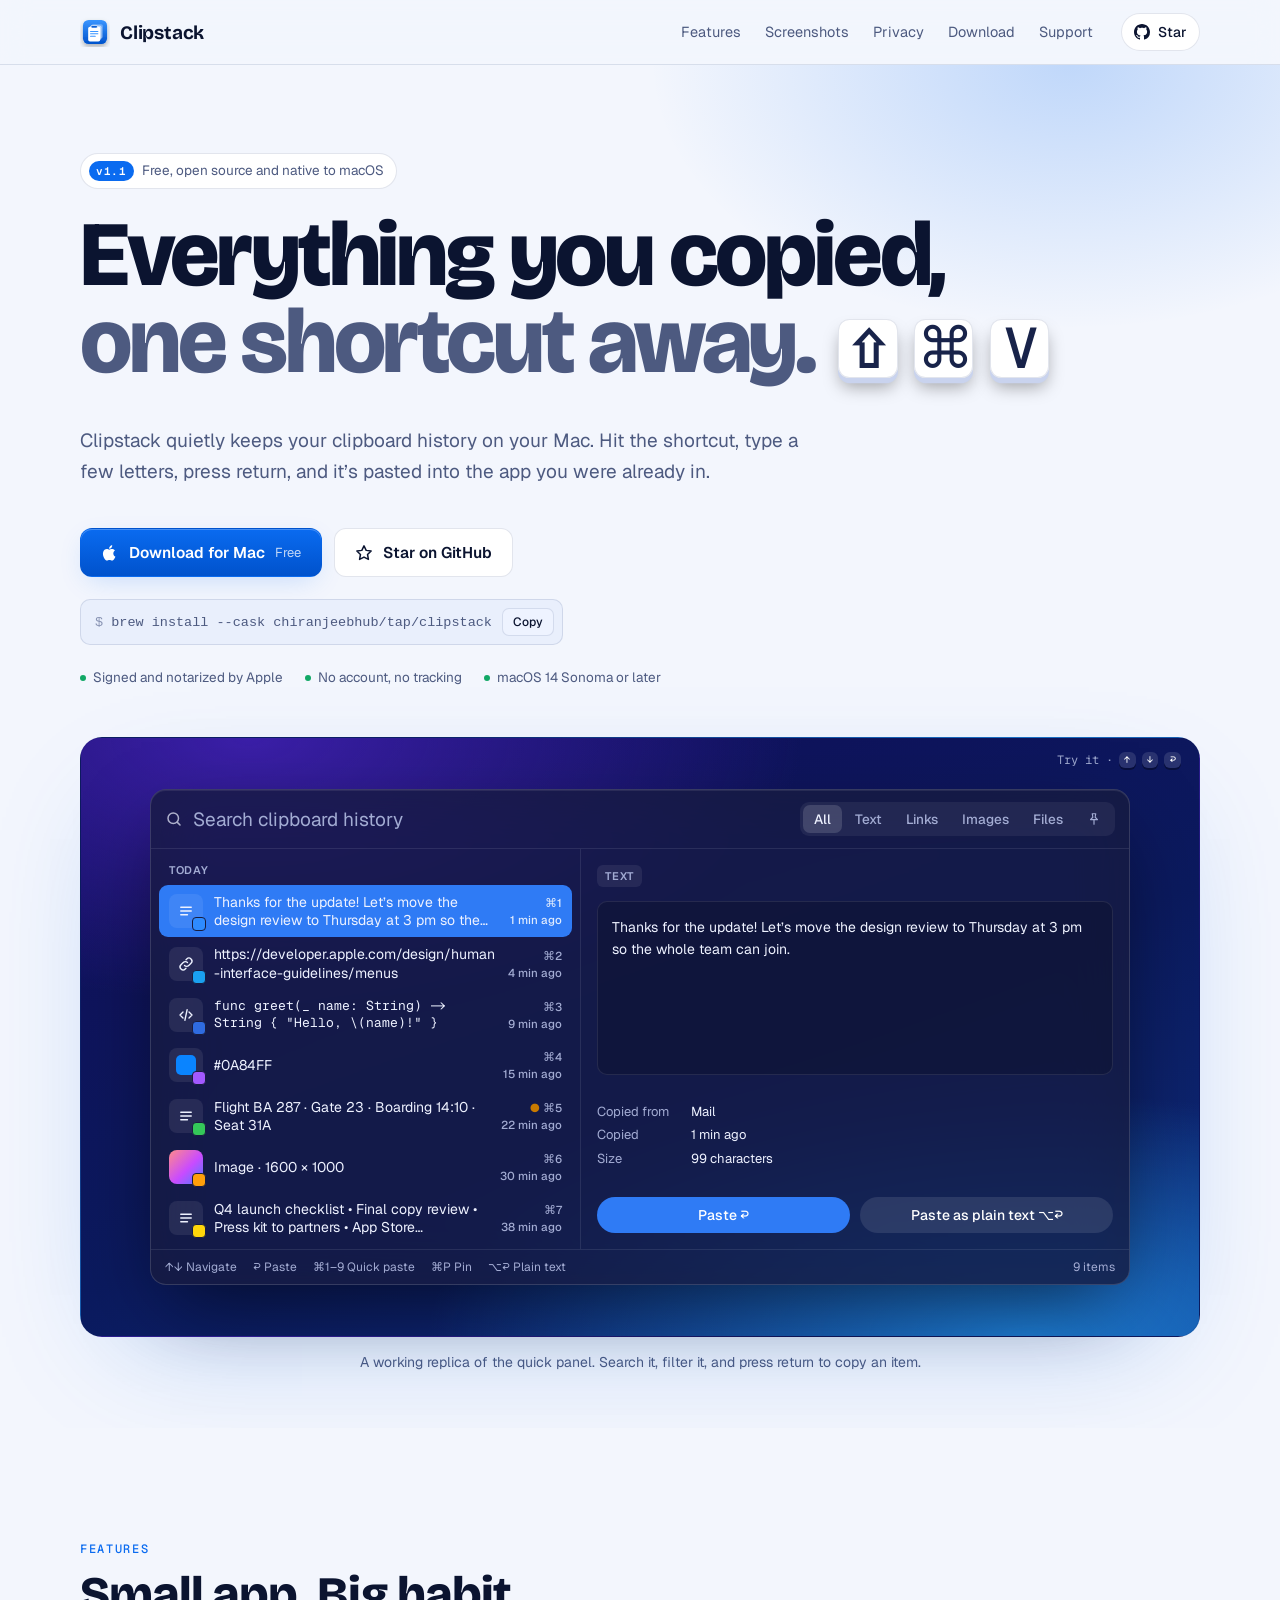
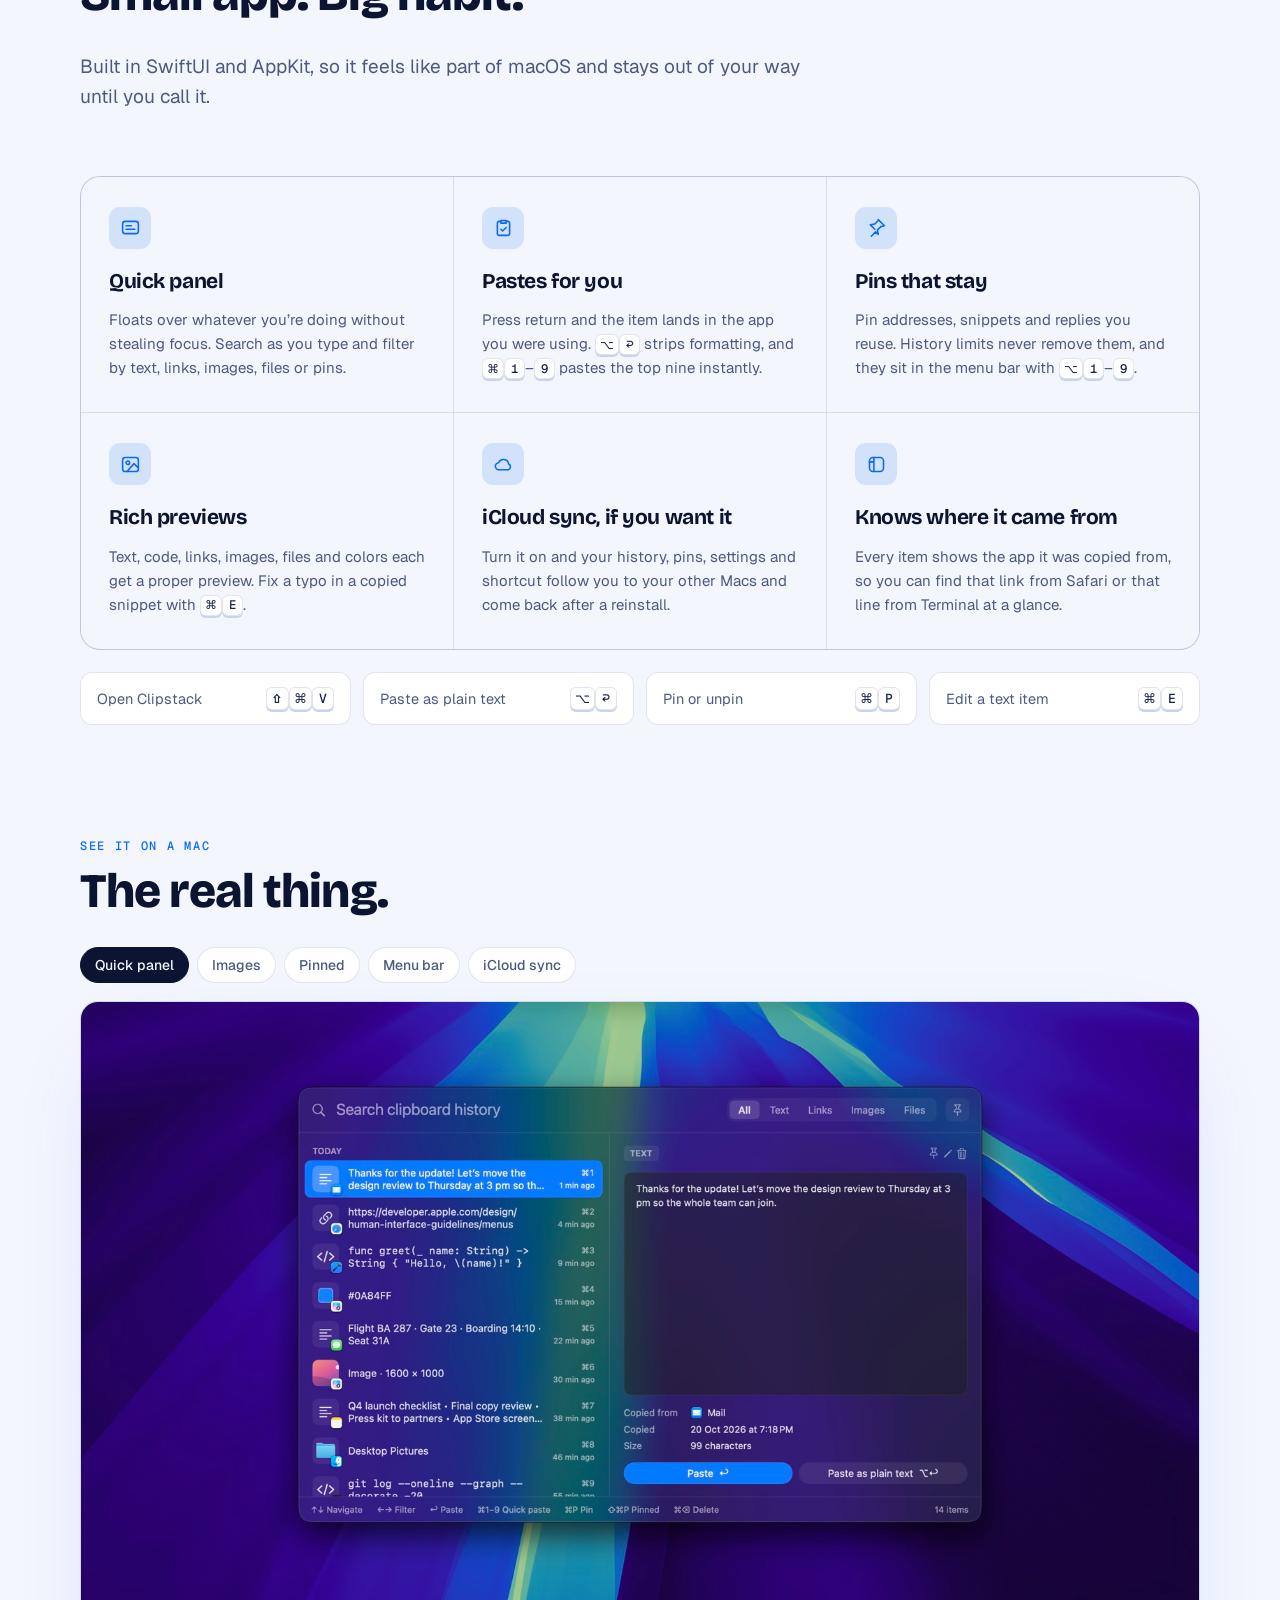
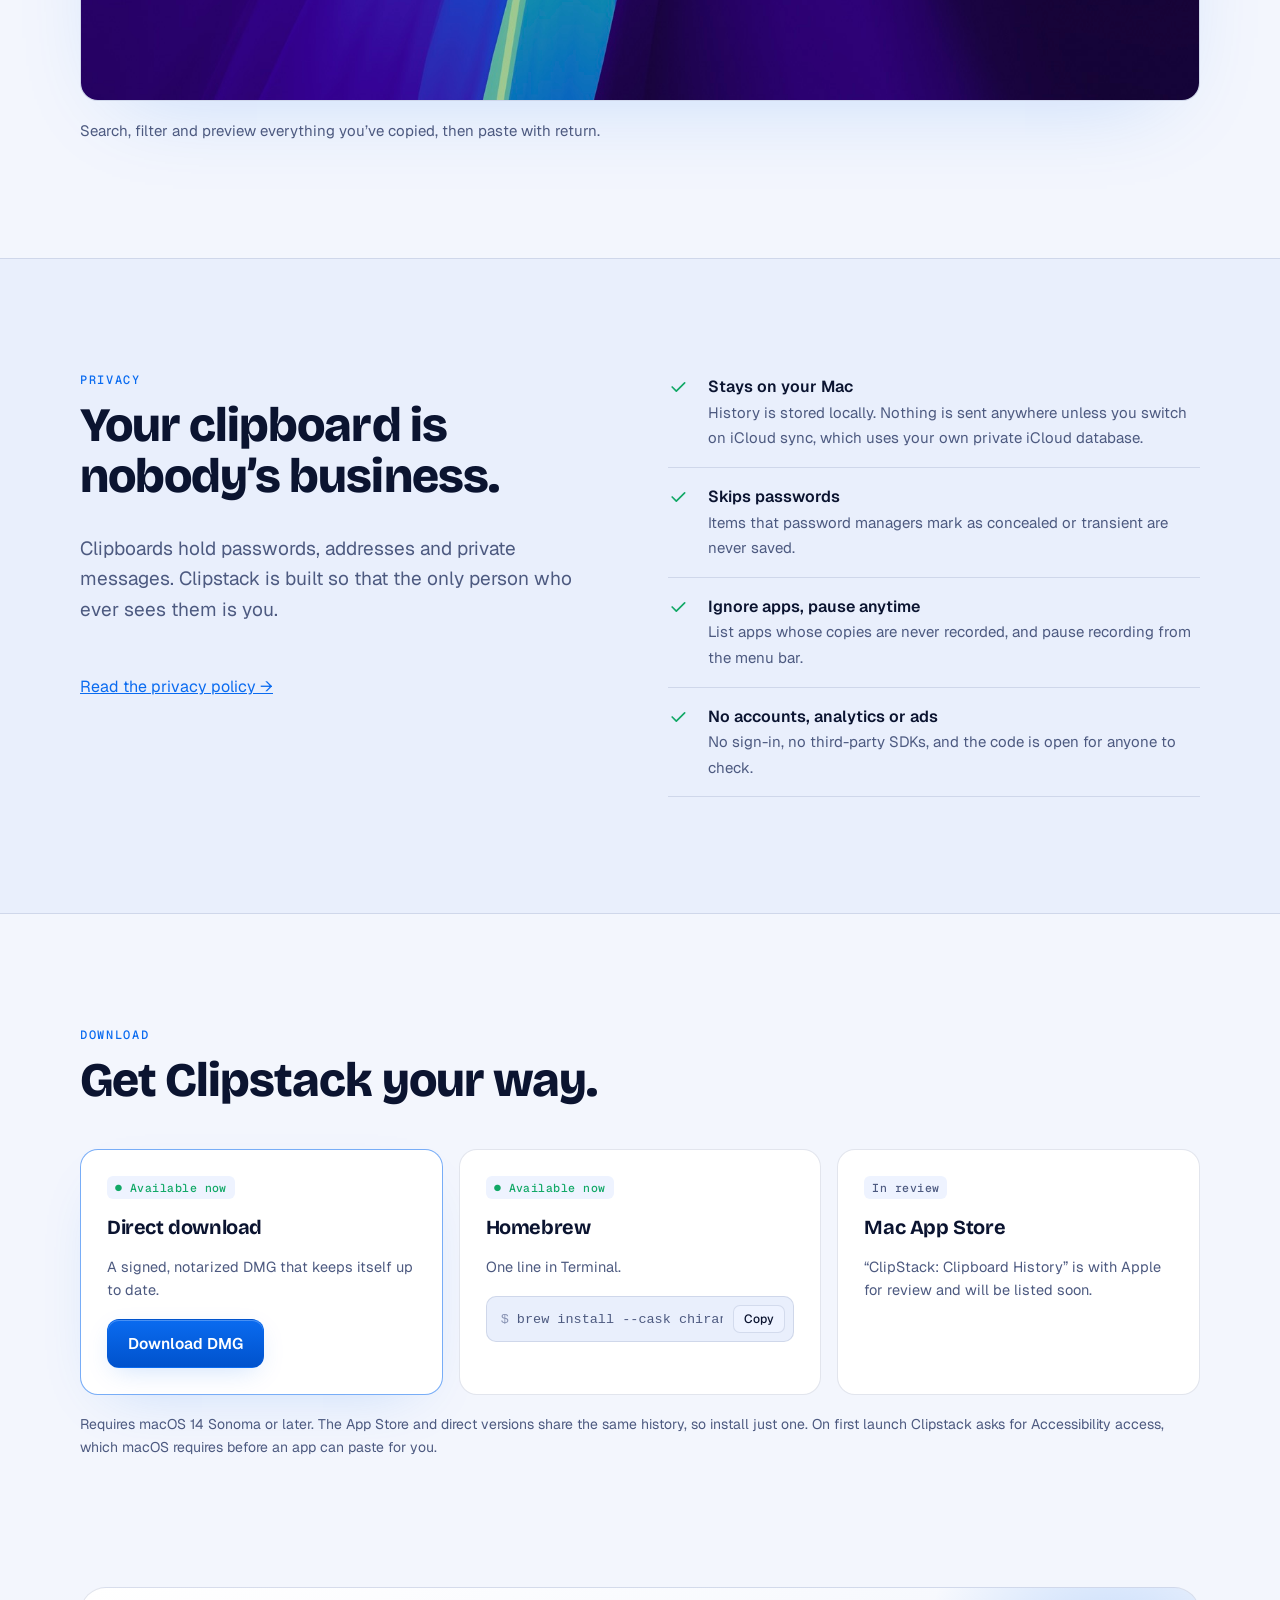
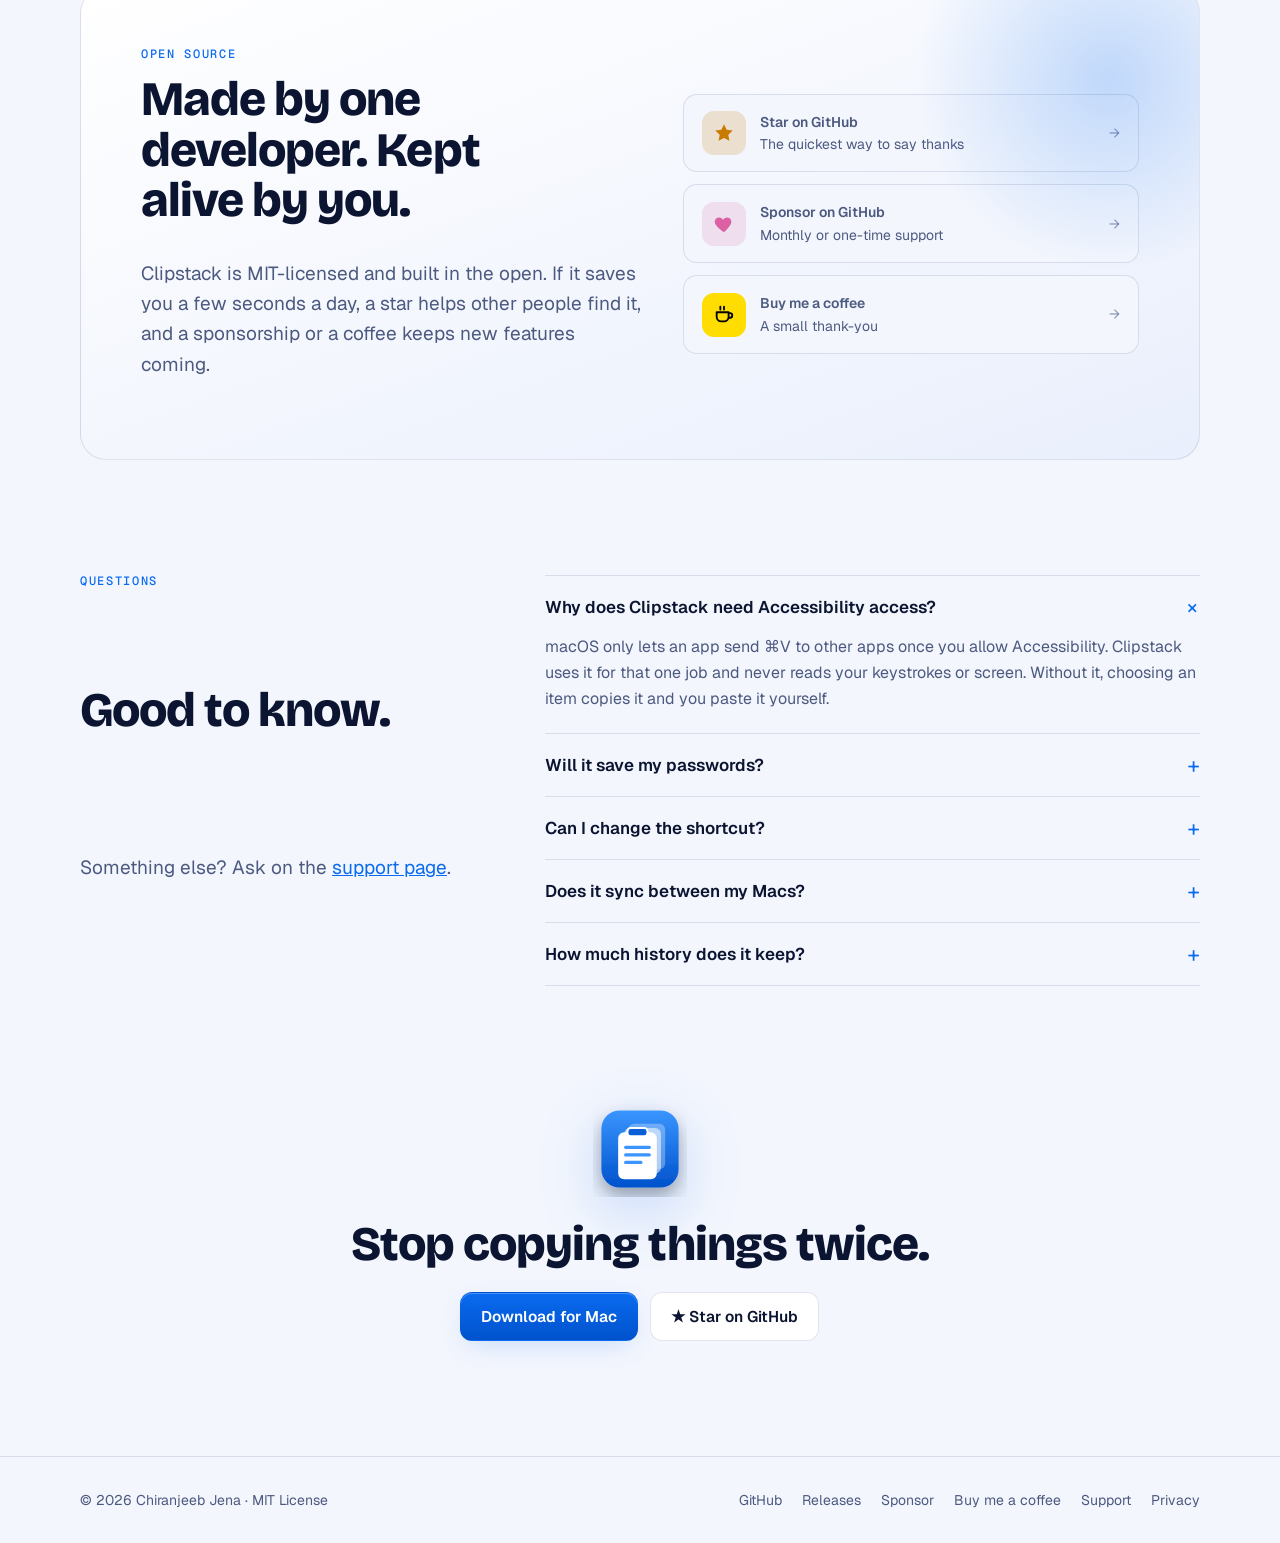
==== commit 061fb511: "Hide the Product Hunt button for now Co-Authored-By: Claude Opus 5.5 (1M context) <noreply@anthropic" ====
--- a/index.html
+++ b/index.html
@@ -47,6 +47,7 @@
   color-scheme:light}
 
 *{box-sizing:border-box}
+[hidden]{display:none!important}
 html{scroll-behavior:smooth}
 body{margin:0;background:var(--bg);color:var(--fg);font:16px/1.6 var(--body);-webkit-font-smoothing:antialiased;overflow-x:hidden}
 a{color:inherit}
@@ -289,7 +290,7 @@
     <div class="hero-copy">
       <div class="hero-top">
         <a class="pill" href="https://github.com/chiranjeebhub/ClipStack/releases/latest" target="_blank" rel="noopener"><b data-version>v1.1</b> Free, open source and native to macOS</a>
-        <a class="ph-btn" href="https://www.producthunt.com/products/clipstack-4?utm_source=badge-featured&amp;utm_medium=badge&amp;utm_campaign=badge-clipstack-5" target="_blank" rel="noopener"><svg class="ph-logo" viewBox="0 0 40 40" aria-hidden="true"><circle cx="20" cy="20" r="20" fill="#FF6154"/><path d="M16 12h6.2a5.4 5.4 0 010 10.8H19V28h-3zm3 3v4.8h3.2a2.4 2.4 0 000-4.8z" fill="#fff"/></svg><span class="ph-label"><small>Featured on</small>Product Hunt</span><span class="ph-up"><svg viewBox="0 0 12 12" aria-hidden="true"><path d="M6 2l4.5 7h-9z" fill="currentColor"/></svg>Upvote</span></a>
+        <a class="ph-btn" hidden href="https://www.producthunt.com/products/clipstack-4?utm_source=badge-featured&amp;utm_medium=badge&amp;utm_campaign=badge-clipstack-5" target="_blank" rel="noopener"><svg class="ph-logo" viewBox="0 0 40 40" aria-hidden="true"><circle cx="20" cy="20" r="20" fill="#FF6154"/><path d="M16 12h6.2a5.4 5.4 0 010 10.8H19V28h-3zm3 3v4.8h3.2a2.4 2.4 0 000-4.8z" fill="#fff"/></svg><span class="ph-label"><small>Featured on</small>Product Hunt</span><span class="ph-up"><svg viewBox="0 0 12 12" aria-hidden="true"><path d="M6 2l4.5 7h-9z" fill="currentColor"/></svg>Upvote</span></a>
       </div>
       <h1>Everything you copied,<br><span class="soft">one shortcut away.</span> <span class="keys" aria-label="Shift Command V"><span class="key">⇧</span><span class="key">⌘</span><span class="key">V</span></span></h1>
       <p class="lede">Clipstack quietly keeps your clipboard history on your Mac. Hit the shortcut, type a few letters, press return, and it’s pasted into the app you were already in.</p>
@@ -505,7 +506,7 @@
       <a class="btn btn-primary" href="https://github.com/chiranjeebhub/ClipStack/releases/latest" target="_blank" rel="noopener">Download for Mac</a>
       <a class="btn btn-ghost" href="https://github.com/chiranjeebhub/ClipStack" target="_blank" rel="noopener">★ Star on GitHub</a>
     </div>
-    <a class="ph-btn ph-lg" href="https://www.producthunt.com/products/clipstack-4?utm_source=badge-featured&amp;utm_medium=badge&amp;utm_campaign=badge-clipstack-5" target="_blank" rel="noopener"><svg class="ph-logo" viewBox="0 0 40 40" aria-hidden="true"><circle cx="20" cy="20" r="20" fill="#FF6154"/><path d="M16 12h6.2a5.4 5.4 0 010 10.8H19V28h-3zm3 3v4.8h3.2a2.4 2.4 0 000-4.8z" fill="#fff"/></svg><span class="ph-label"><small>Featured on</small>Product Hunt</span><span class="ph-up"><svg viewBox="0 0 12 12" aria-hidden="true"><path d="M6 2l4.5 7h-9z" fill="currentColor"/></svg>Upvote</span></a>
+    <a class="ph-btn ph-lg" hidden href="https://www.producthunt.com/products/clipstack-4?utm_source=badge-featured&amp;utm_medium=badge&amp;utm_campaign=badge-clipstack-5" target="_blank" rel="noopener"><svg class="ph-logo" viewBox="0 0 40 40" aria-hidden="true"><circle cx="20" cy="20" r="20" fill="#FF6154"/><path d="M16 12h6.2a5.4 5.4 0 010 10.8H19V28h-3zm3 3v4.8h3.2a2.4 2.4 0 000-4.8z" fill="#fff"/></svg><span class="ph-label"><small>Featured on</small>Product Hunt</span><span class="ph-up"><svg viewBox="0 0 12 12" aria-hidden="true"><path d="M6 2l4.5 7h-9z" fill="currentColor"/></svg>Upvote</span></a>
   </div>
 </section>
 </main>
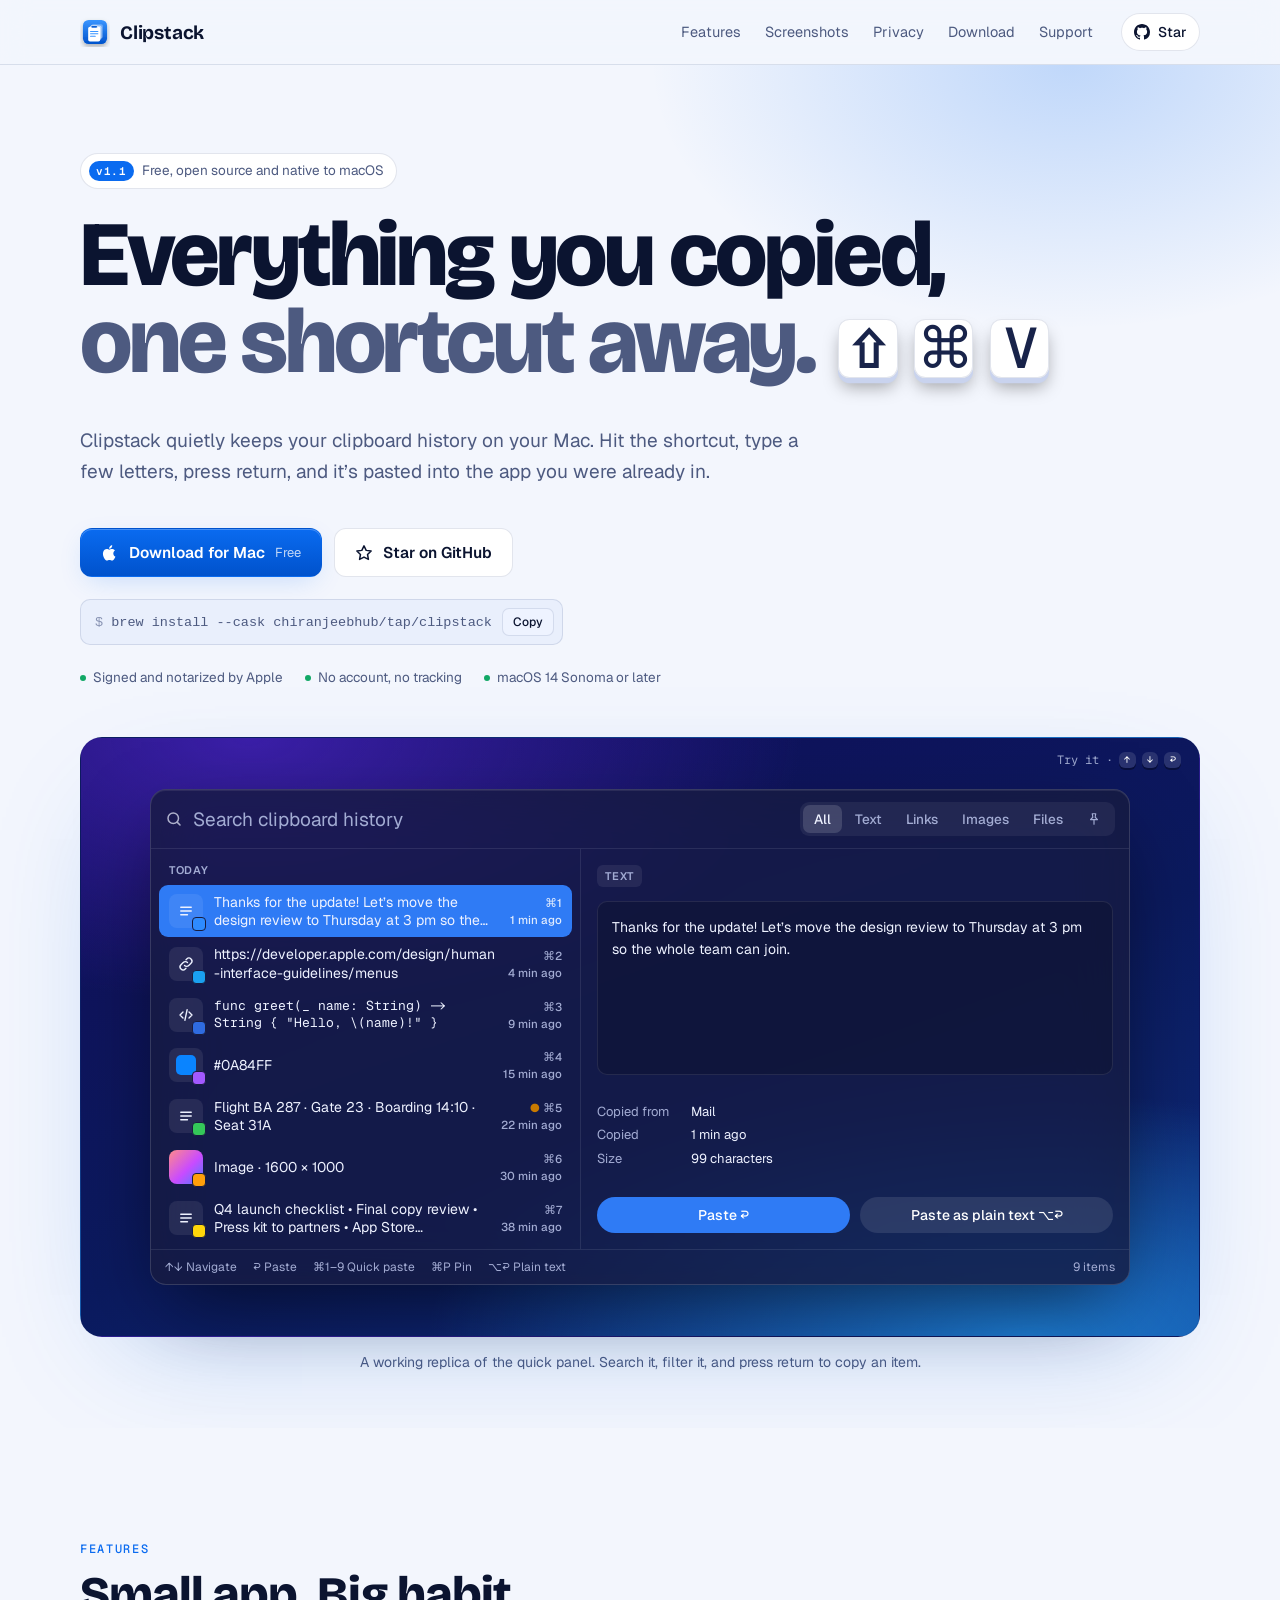
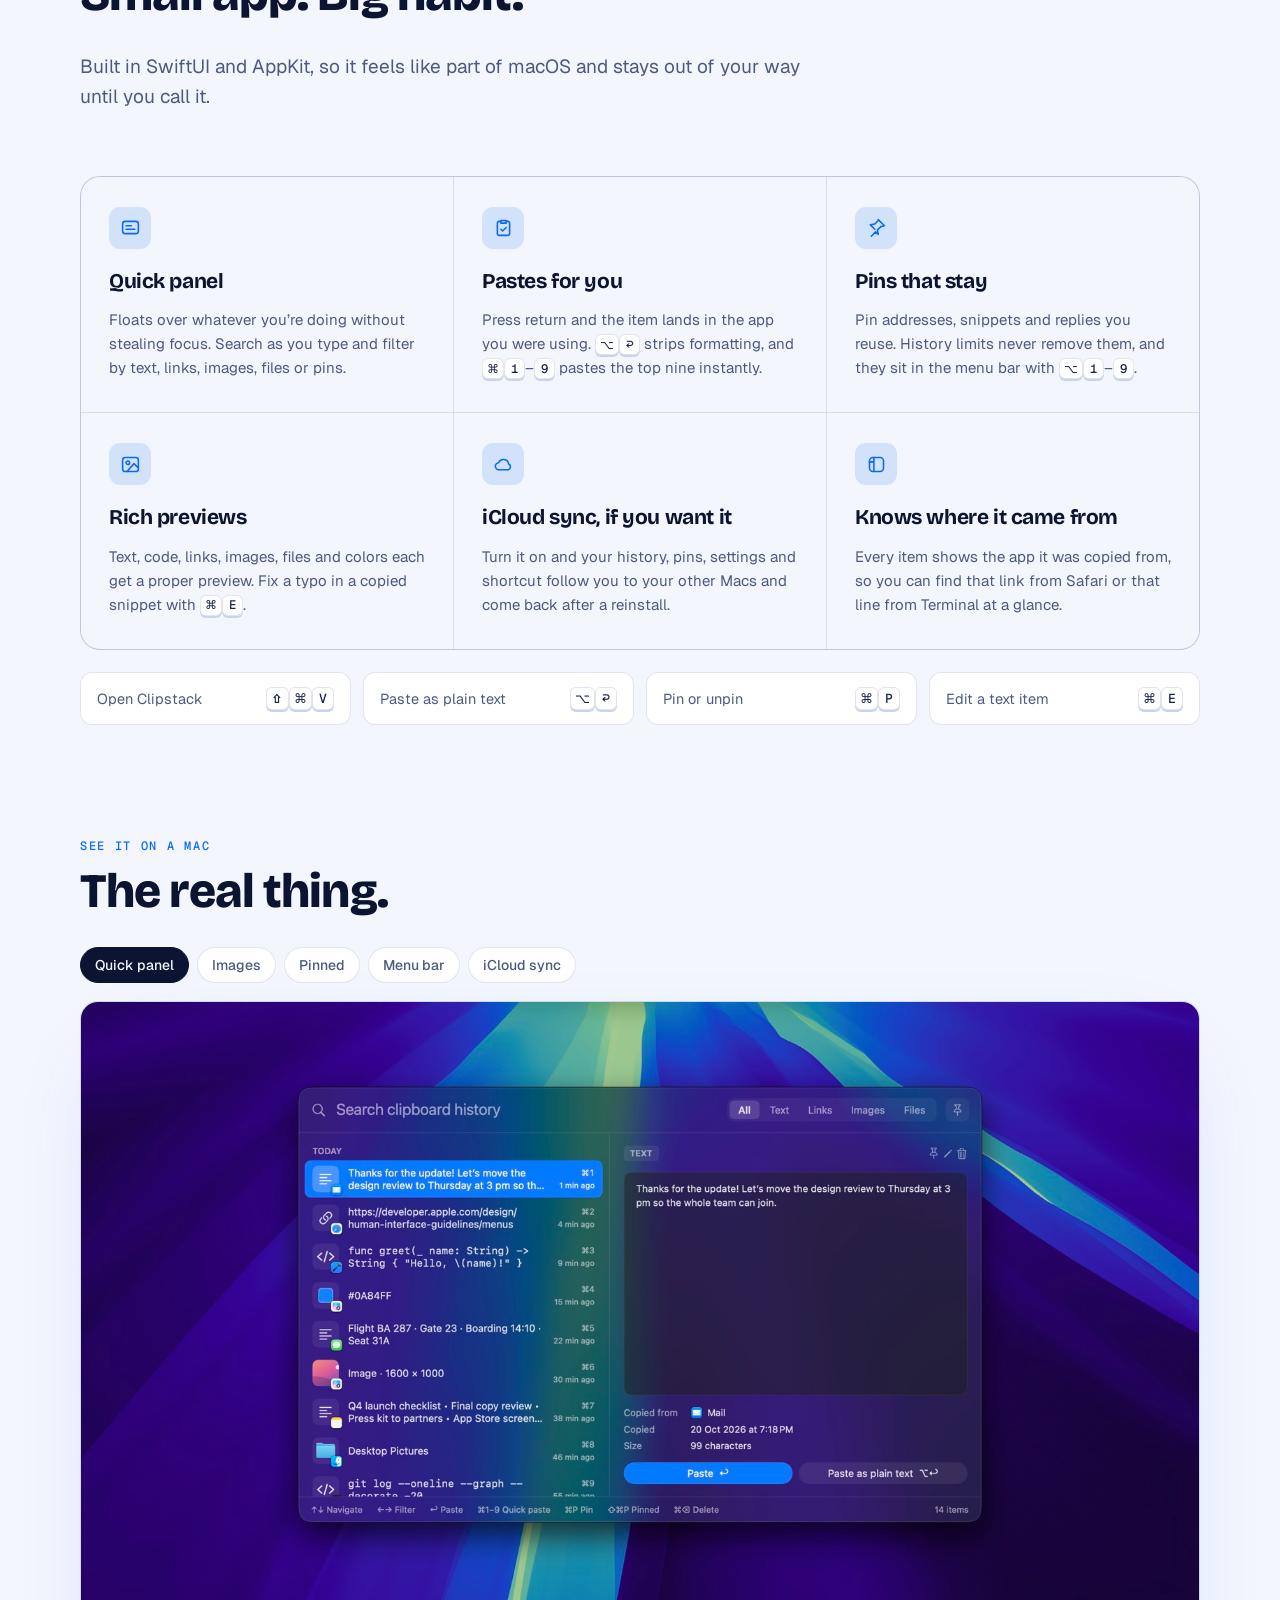
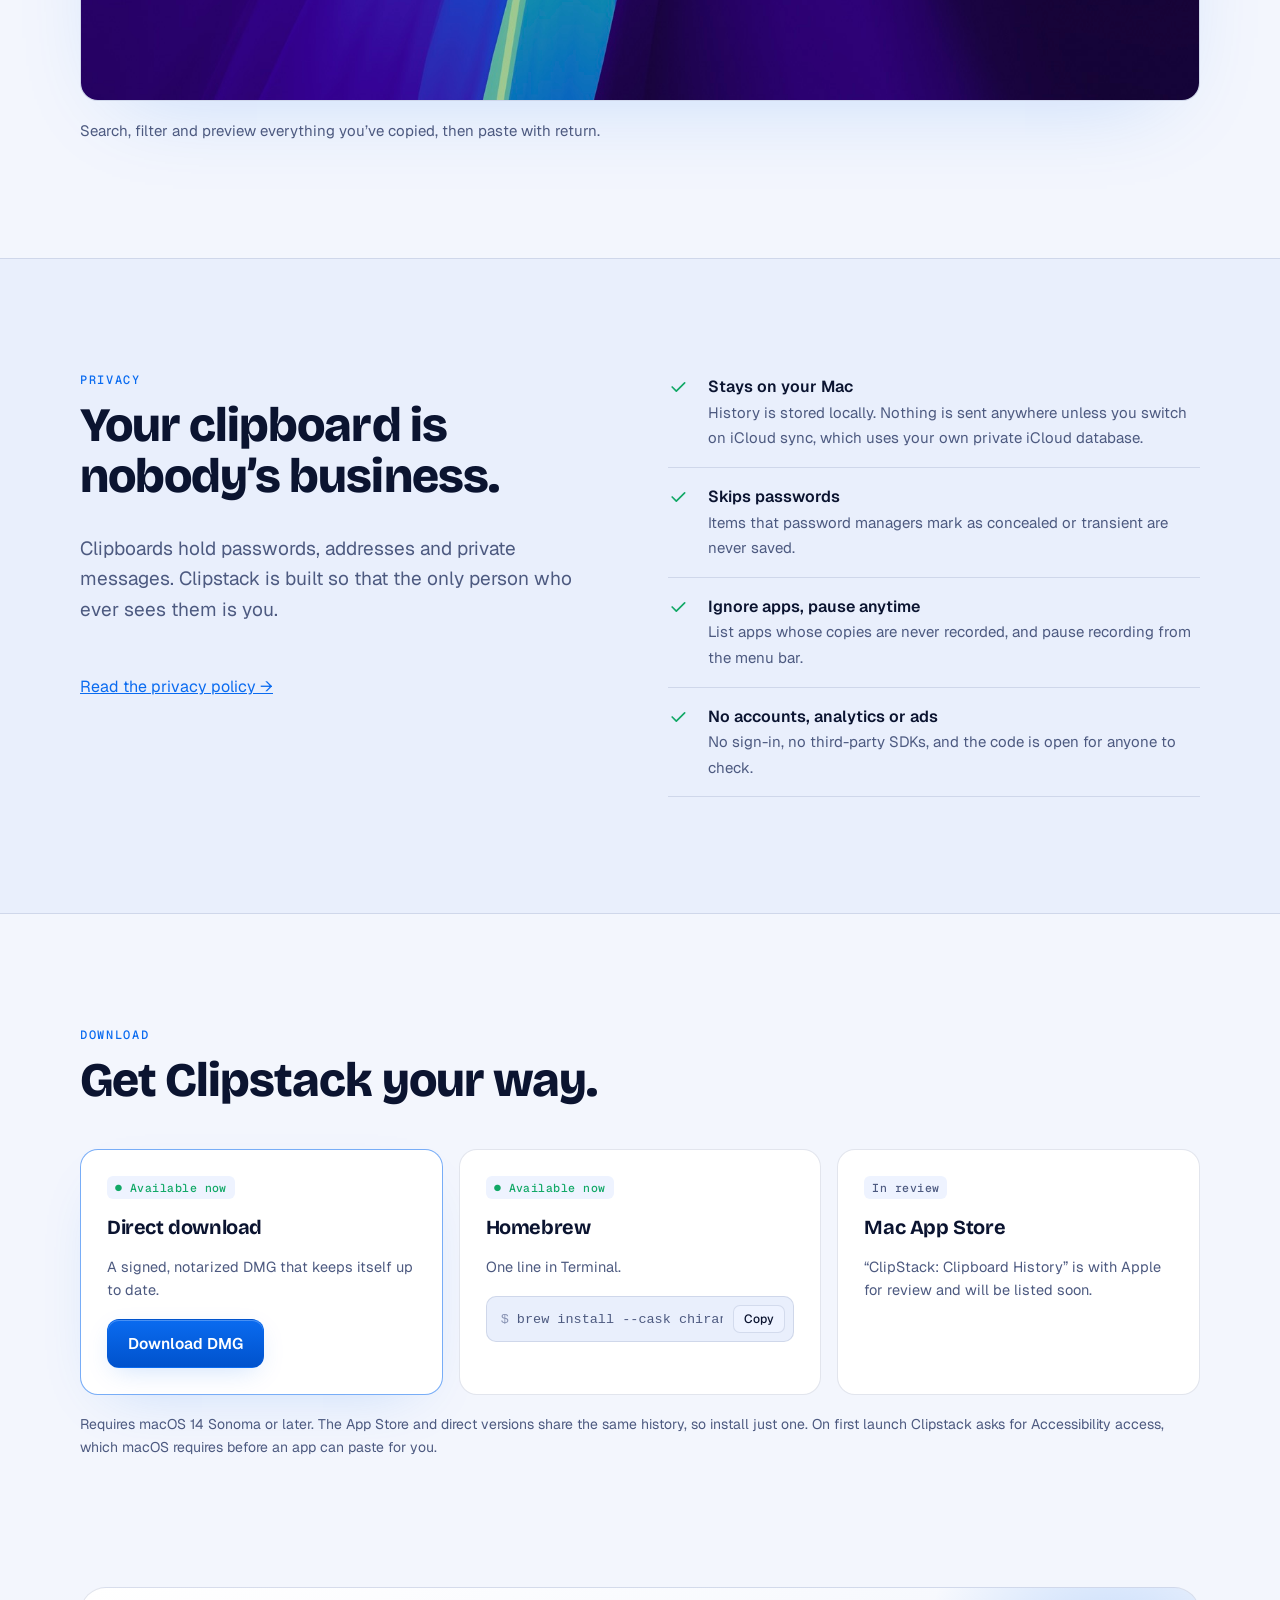
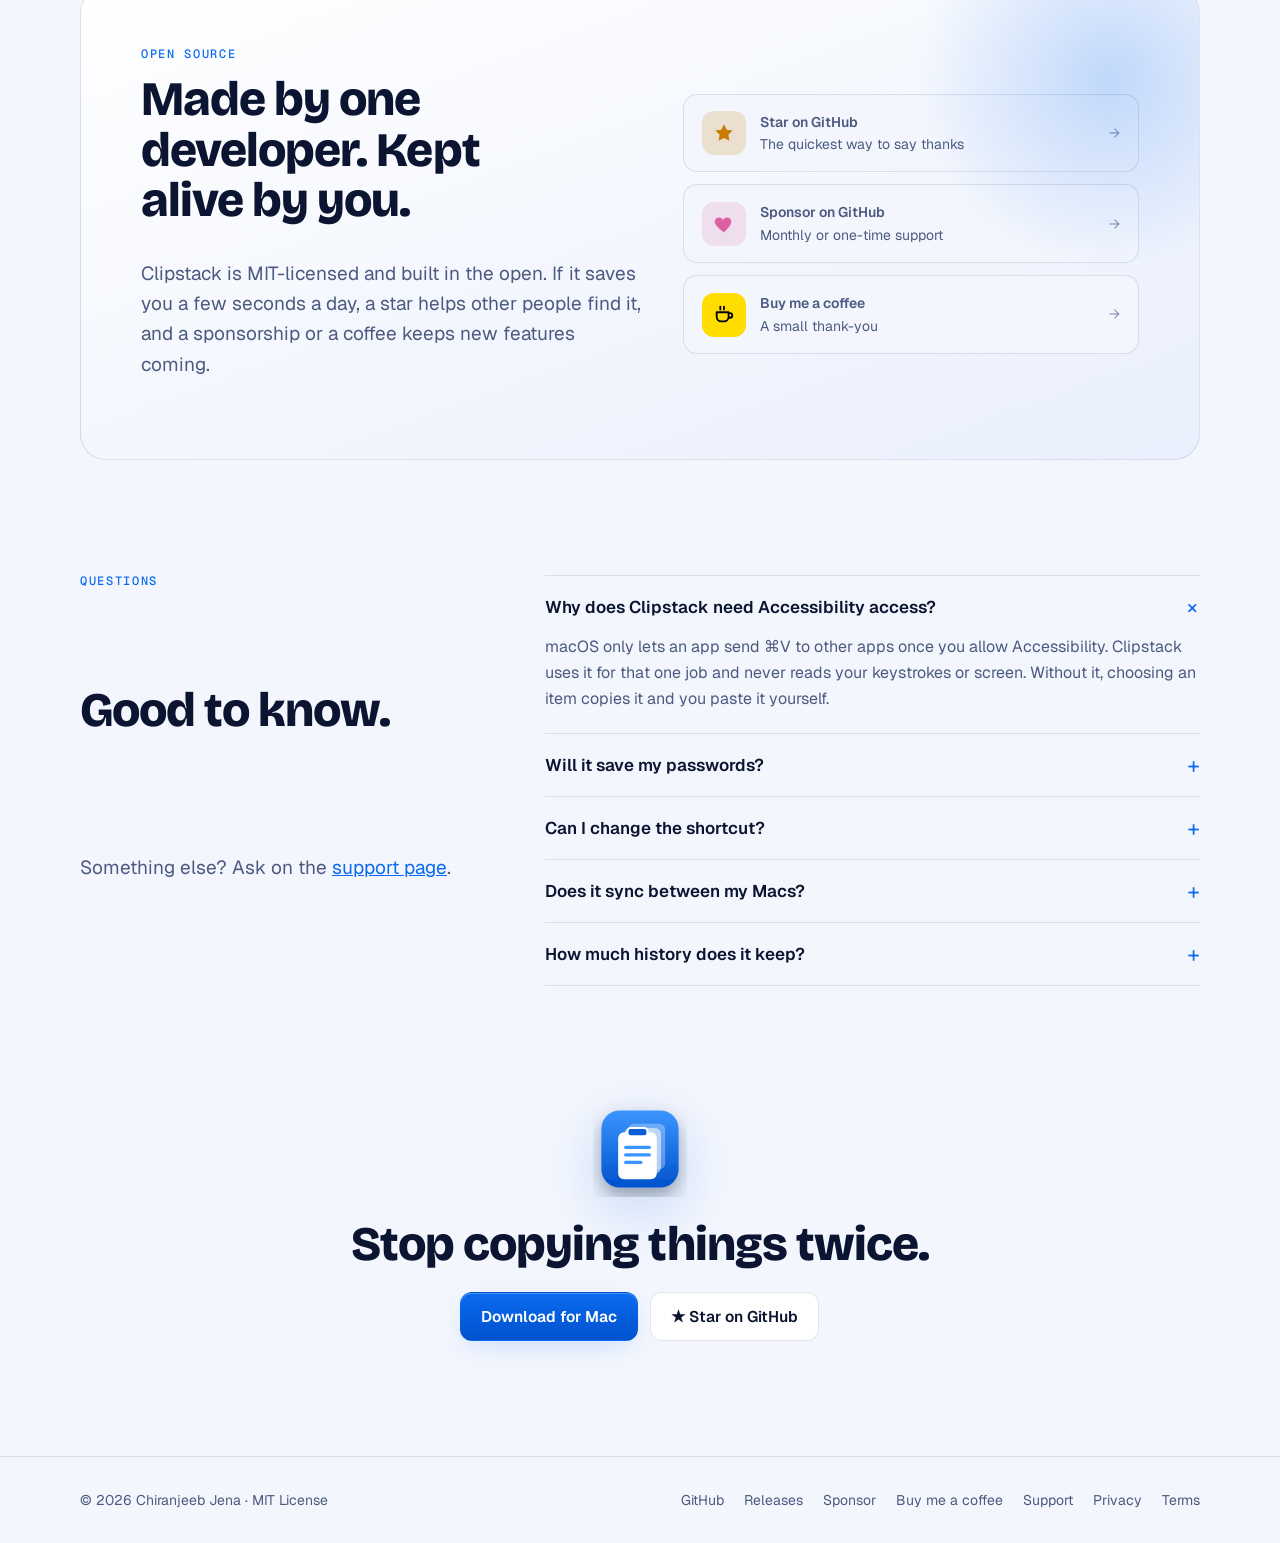
==== commit c46ca5bd: "Add Terms of Use page and link it from the footers Co-Authored-By: Claude Opus 5.5 <noreply@anthropi" ====
--- a/index.html
+++ b/index.html
@@ -521,6 +521,7 @@
       <a href="https://buymeacoffee.com/chiranjeeb" target="_blank" rel="noopener">Buy me a coffee</a>
       <a href="support">Support</a>
       <a href="privacy">Privacy</a>
+      <a href="terms">Terms</a>
     </nav>
   </div>
 </footer>
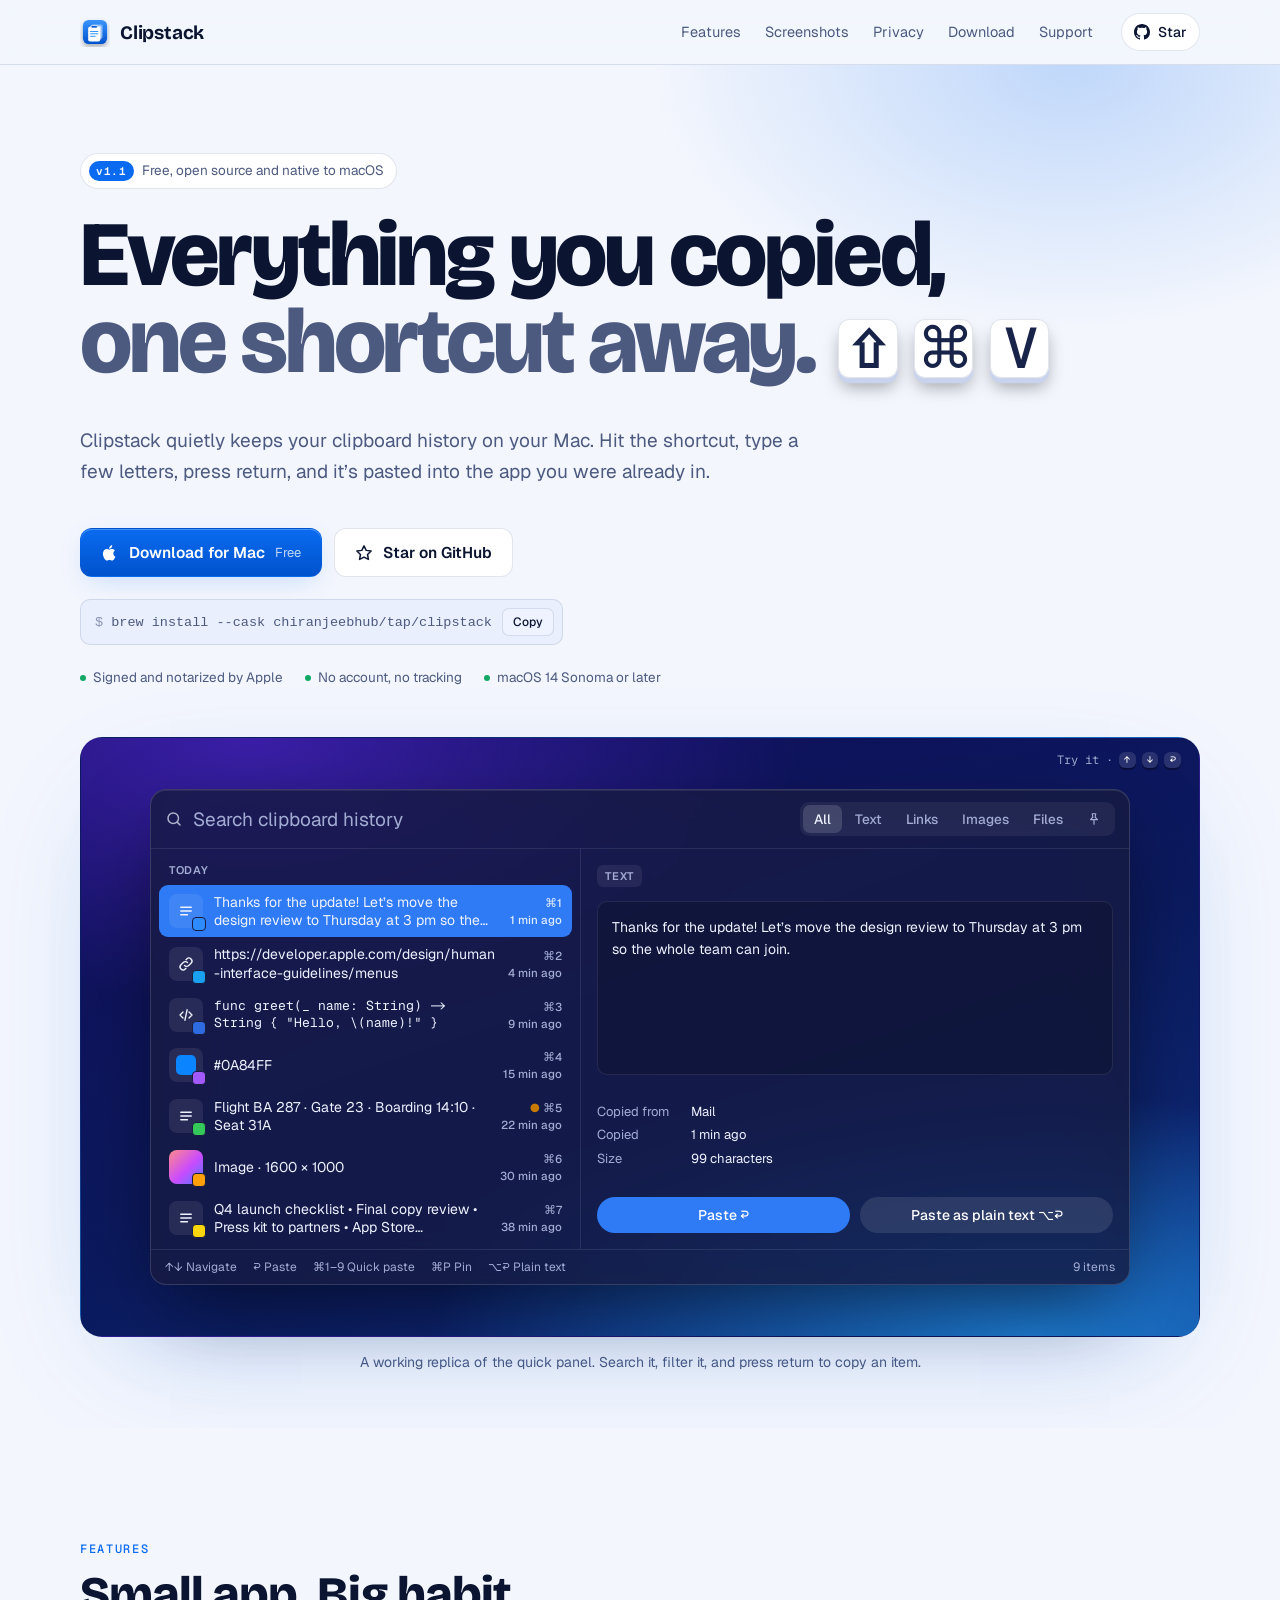
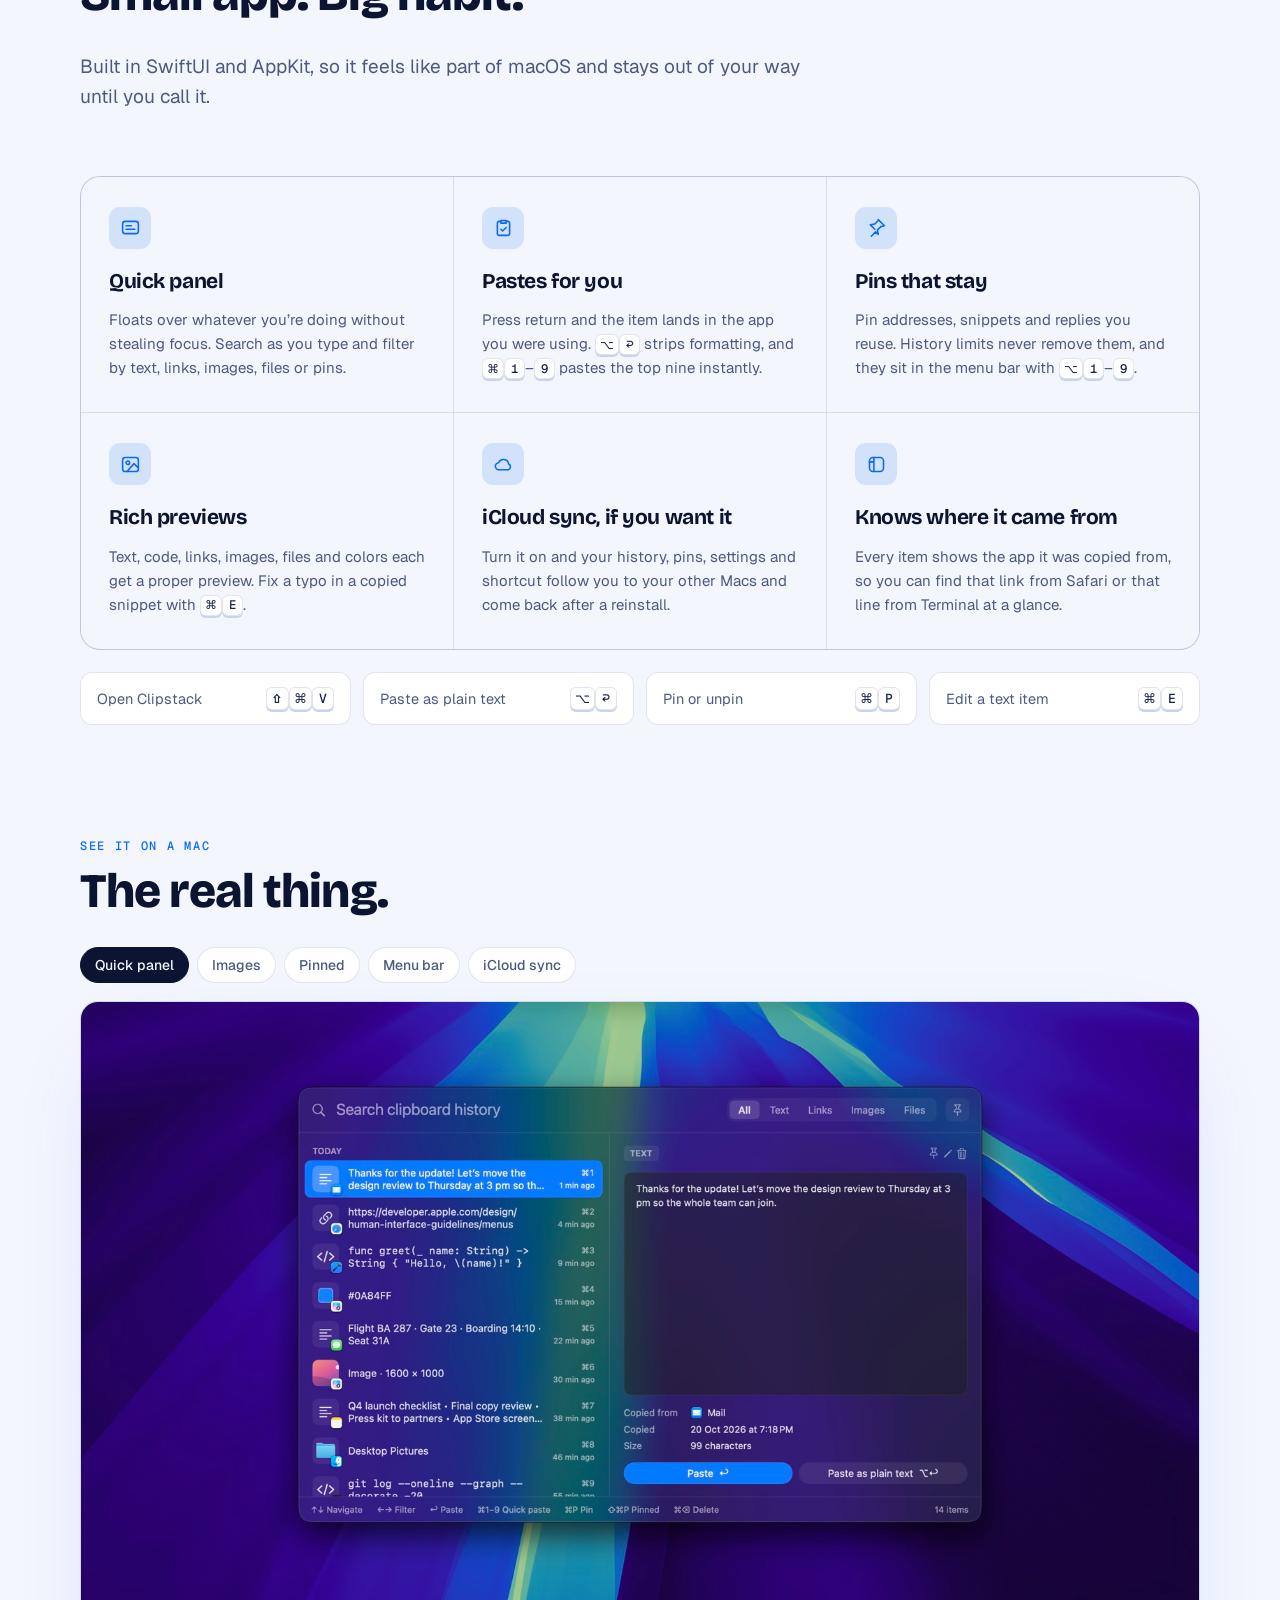
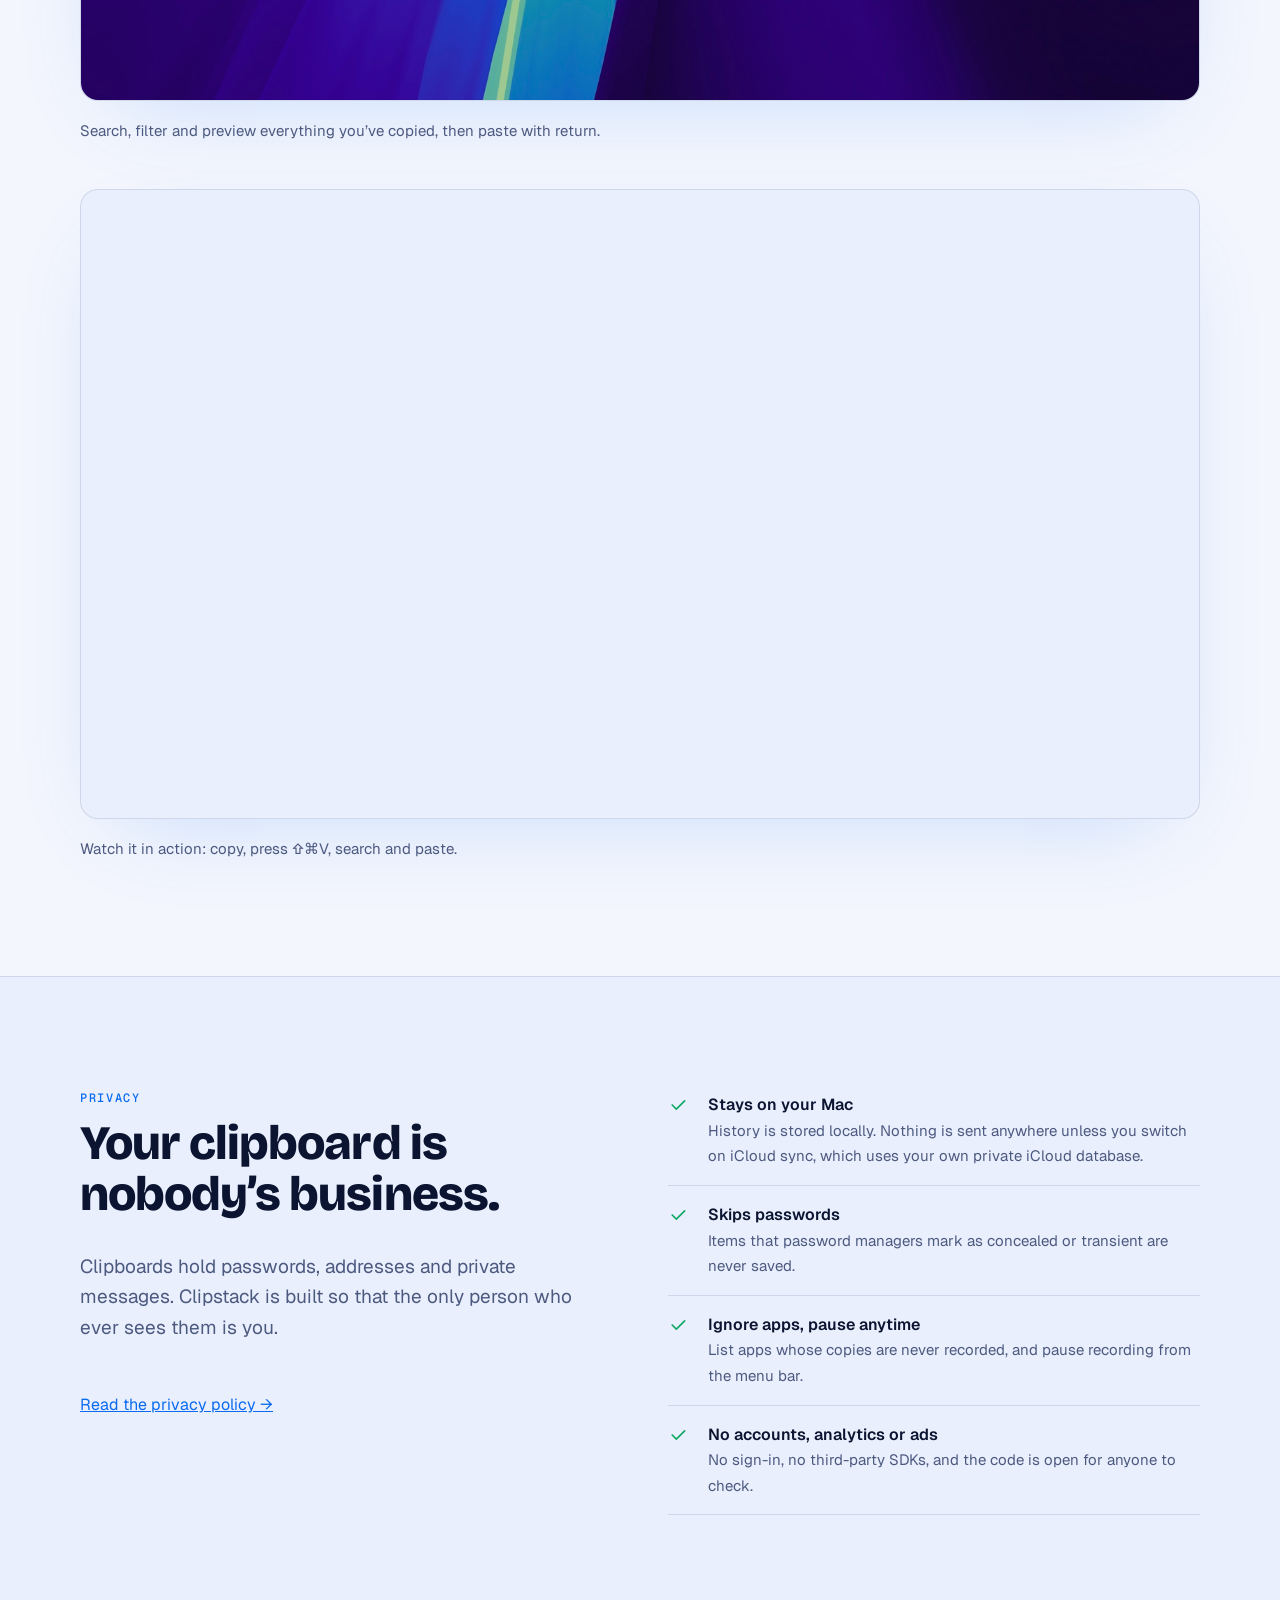
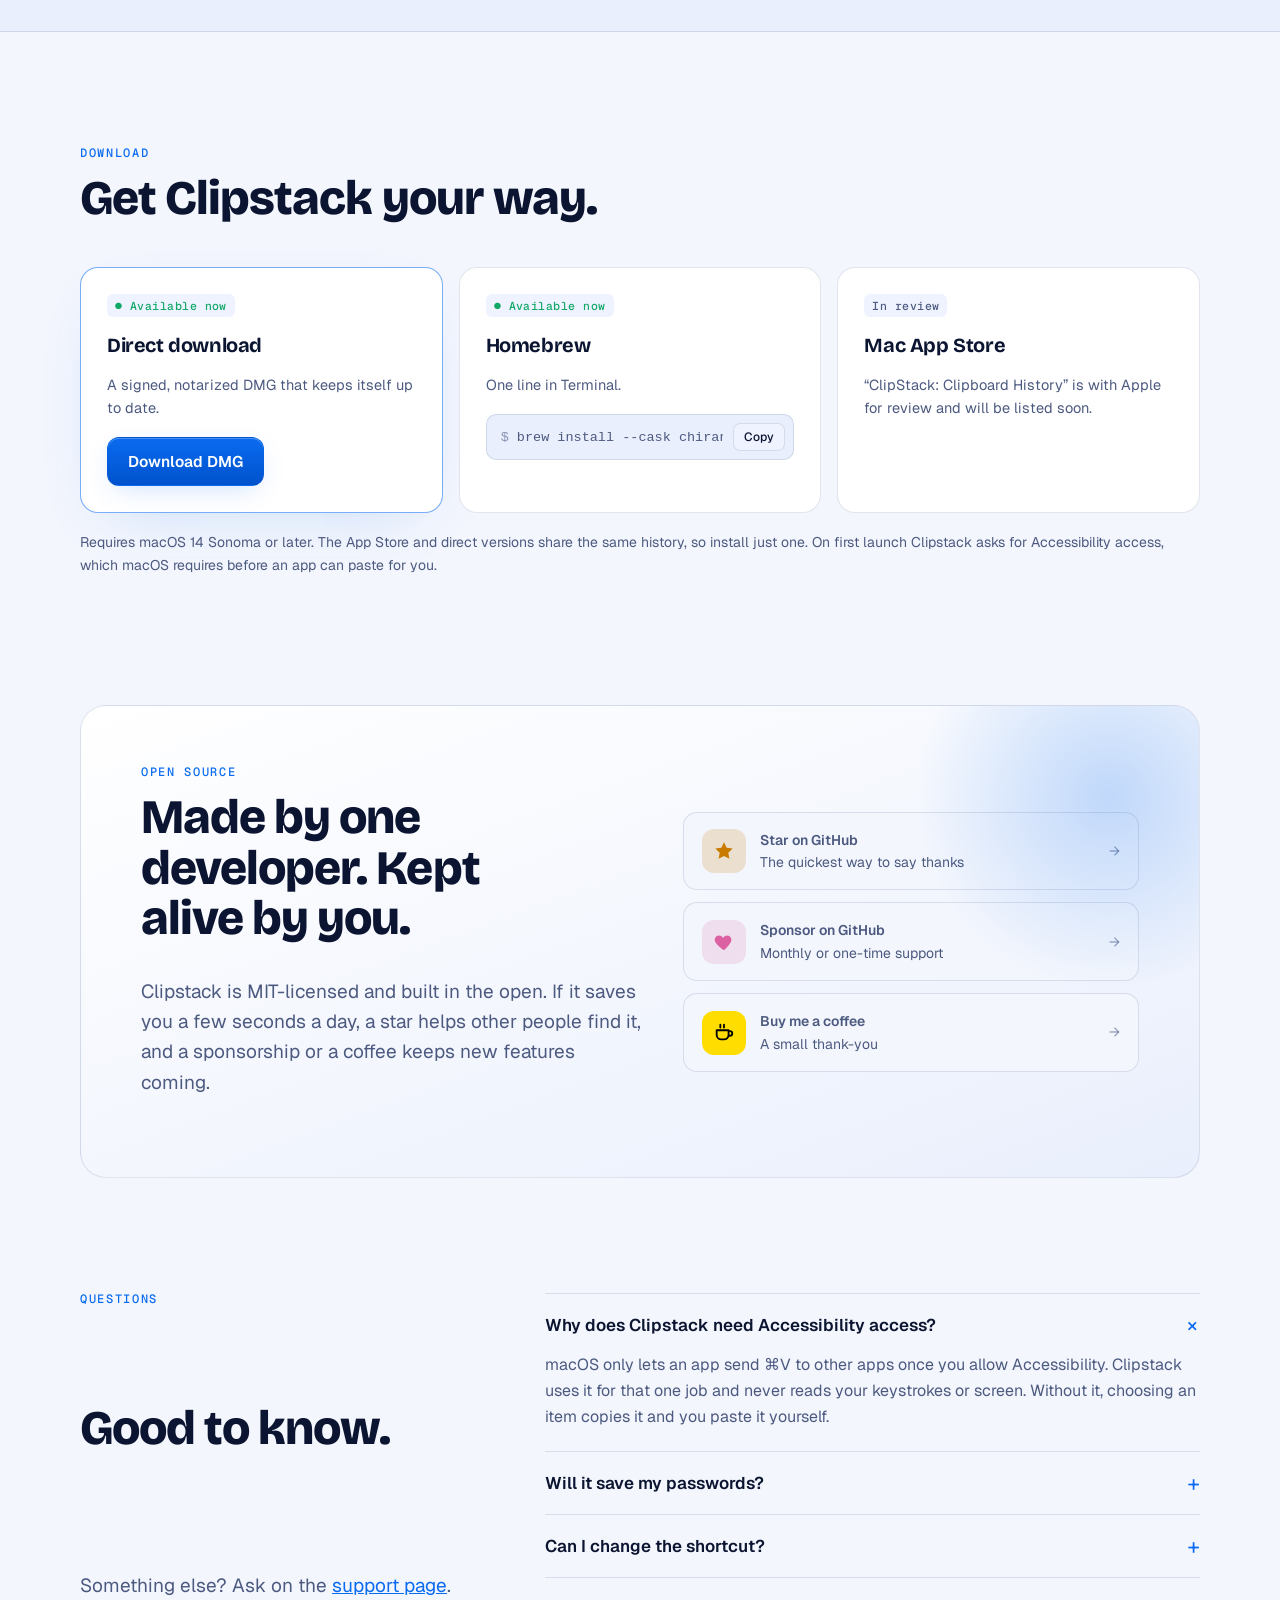
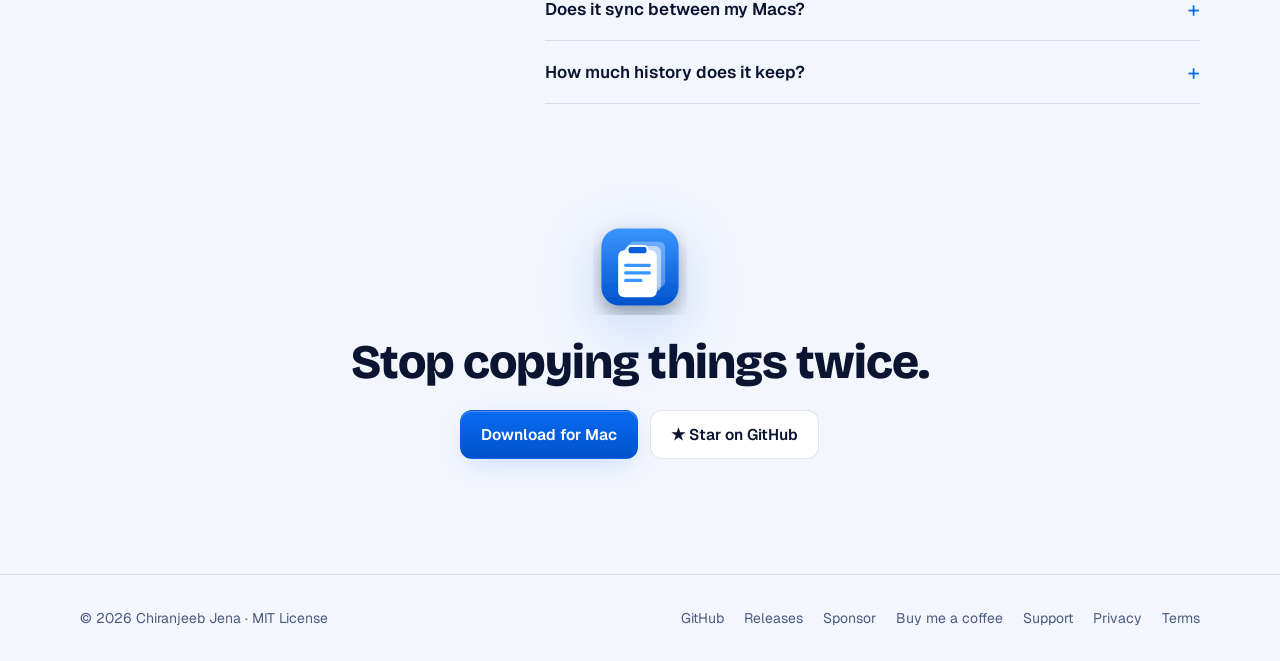
==== commit 2e6e372a: "Link the Clipstack demo video Co-Authored-By: Claude Opus 5.5 <noreply@anthropic.com> Claude-Session" ====
--- a/index.html
+++ b/index.html
@@ -202,6 +202,8 @@
 .g-frame{border-radius:18px;overflow:hidden;border:1px solid var(--line);box-shadow:0 30px 90px -40px var(--glow);aspect-ratio:16/10;max-width:100%;background:var(--bg-2)}
 .g-frame img{width:100%;height:100%;object-fit:cover}
 .g-cap{color:var(--muted);font-size:15px;margin:0}
+.v-frame{border-radius:18px;overflow:hidden;border:1px solid var(--line);box-shadow:0 30px 90px -40px var(--glow);aspect-ratio:16/9;background:var(--bg-2);margin-top:28px}
+.v-frame iframe{width:100%;height:100%;border:0;display:block}
 
 /* privacy */
 .privacy{border-block:1px solid var(--line);background:var(--bg-2)}
@@ -406,6 +408,8 @@
     </div>
     <div class="g-frame"><img id="g-img" src="assets/screens/1-panel.jpg" alt="Clipstack quick panel with search, filters and a text preview" width="1600" height="1000"></div>
     <p class="g-cap" id="g-cap">Search, filter and preview everything you’ve copied, then paste with return.</p>
+    <div class="v-frame"><iframe src="https://www.youtube-nocookie.com/embed/z6ZFQTvpiFs" title="Clipstack in action: search and paste anything you copied" loading="lazy" allow="encrypted-media; picture-in-picture" allowfullscreen referrerpolicy="strict-origin-when-cross-origin"></iframe></div>
+    <p class="g-cap">Watch it in action: copy, press ⇧⌘V, search and paste.</p>
   </div>
 </section>
 
